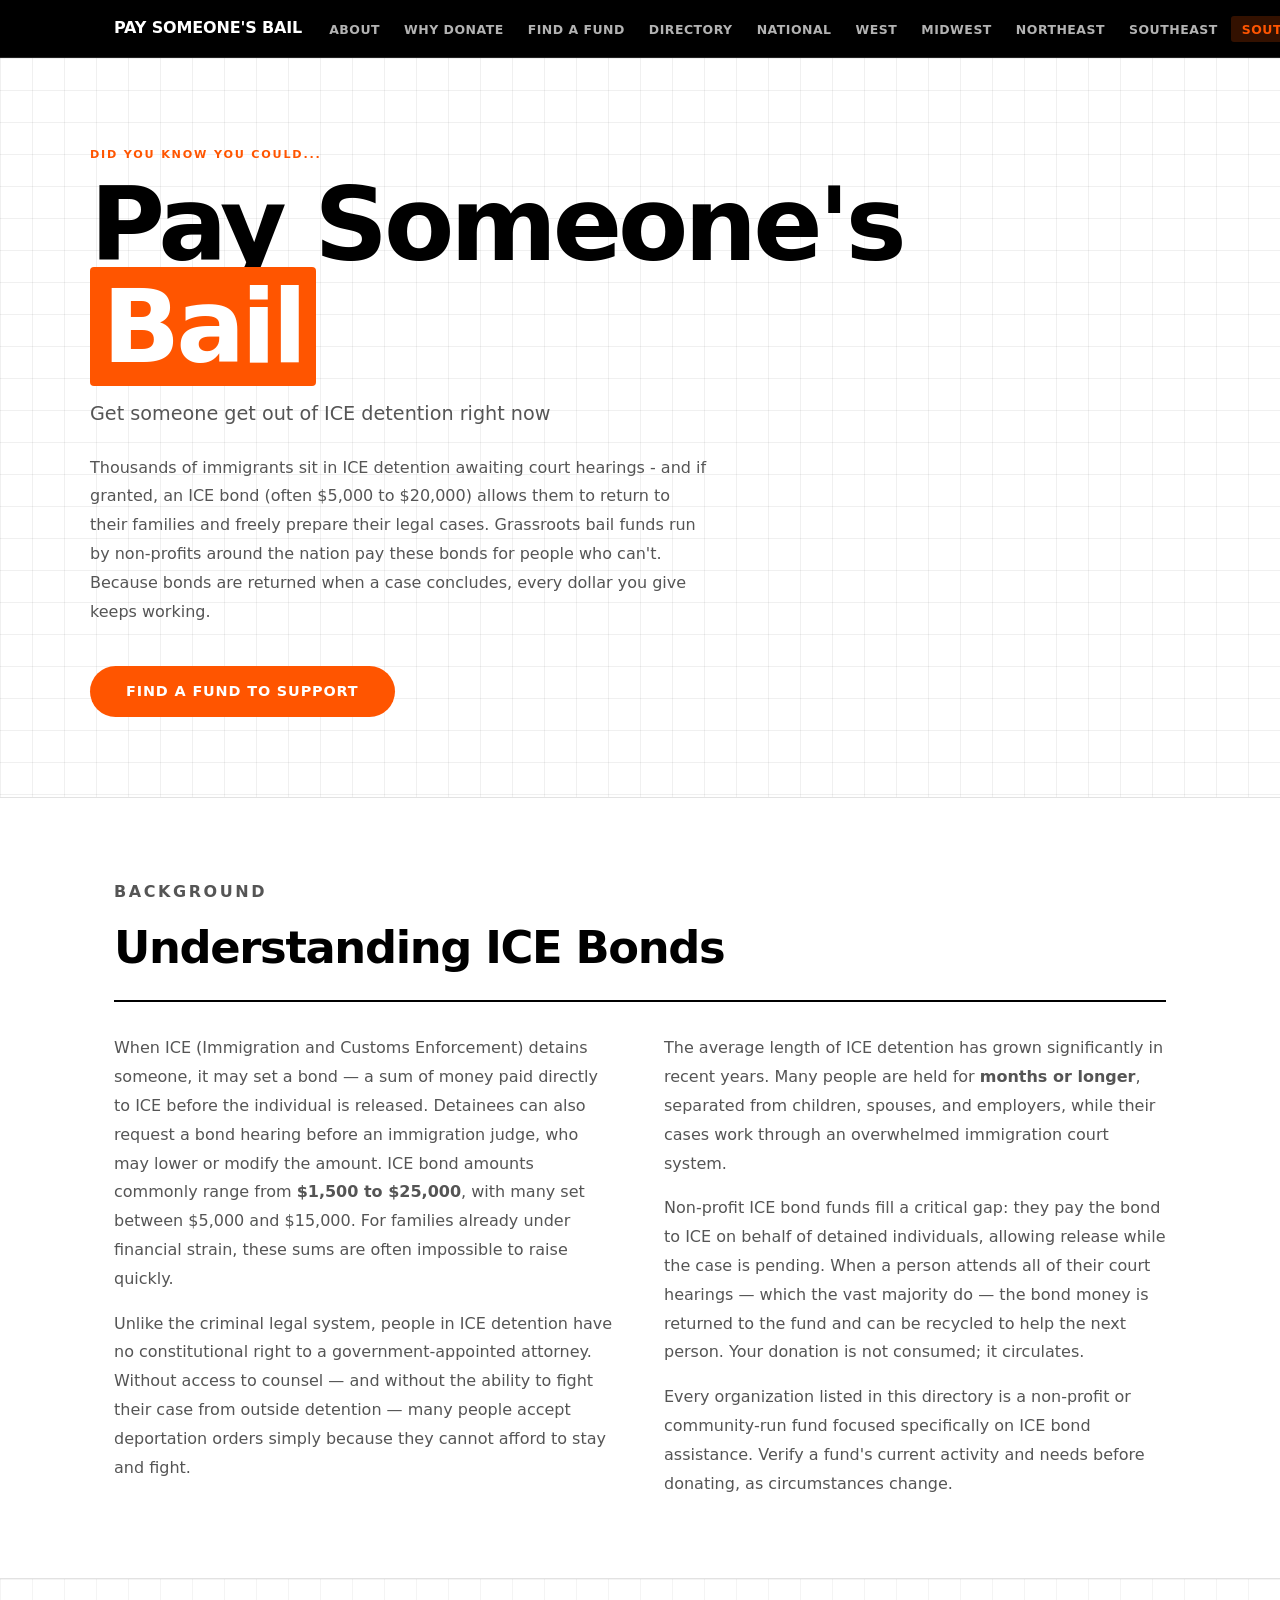
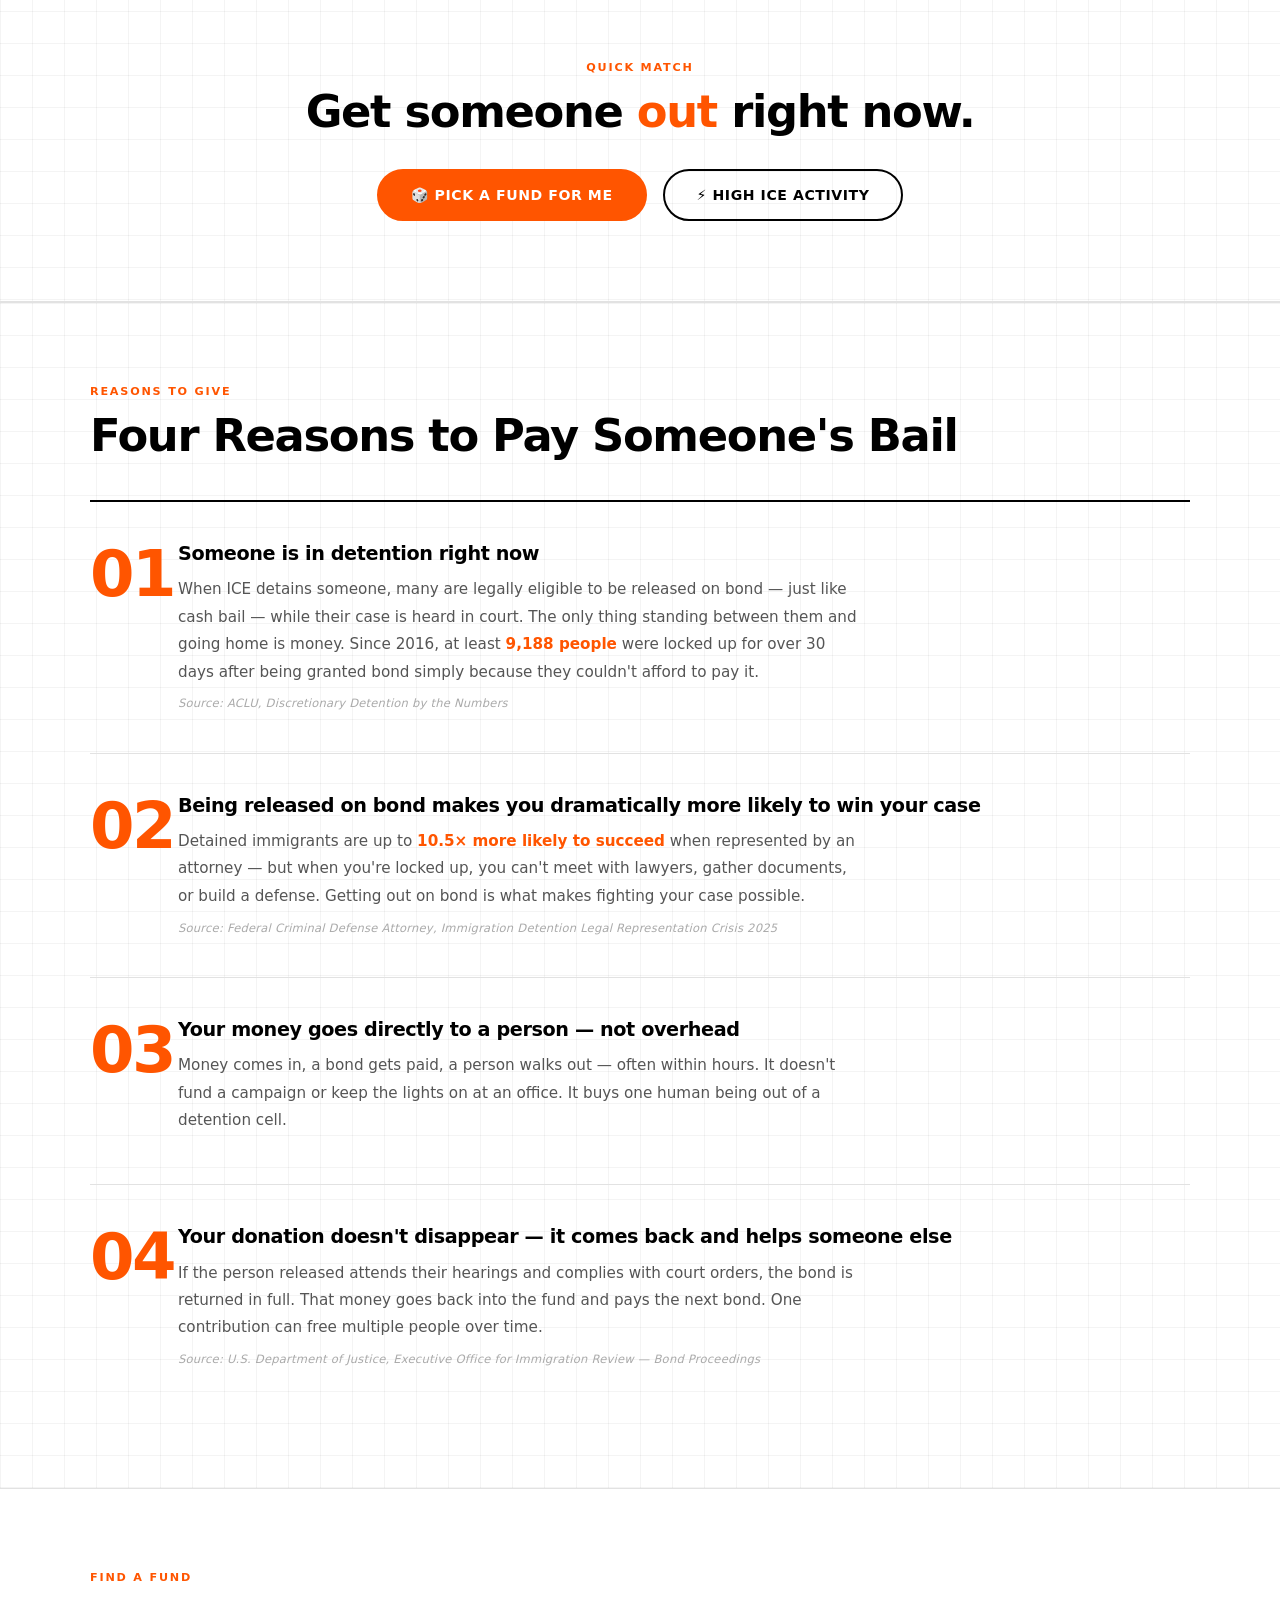
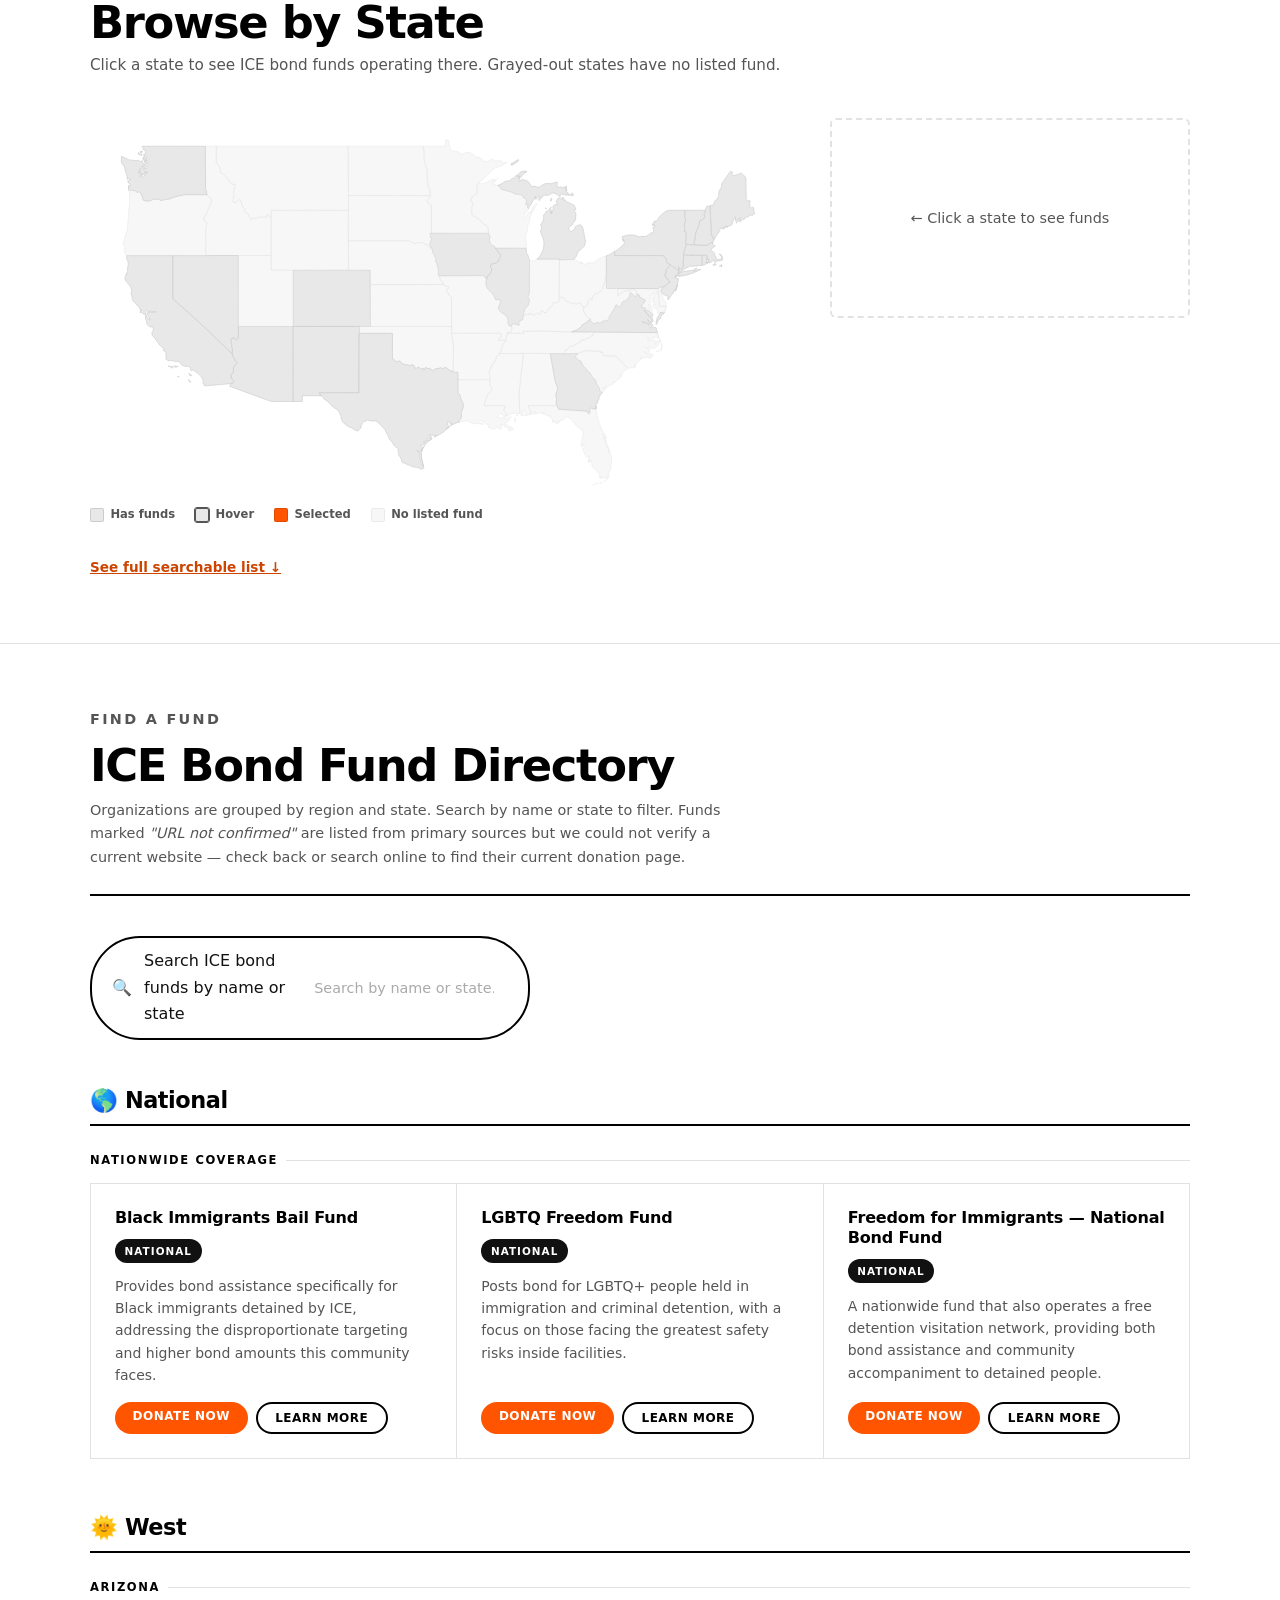
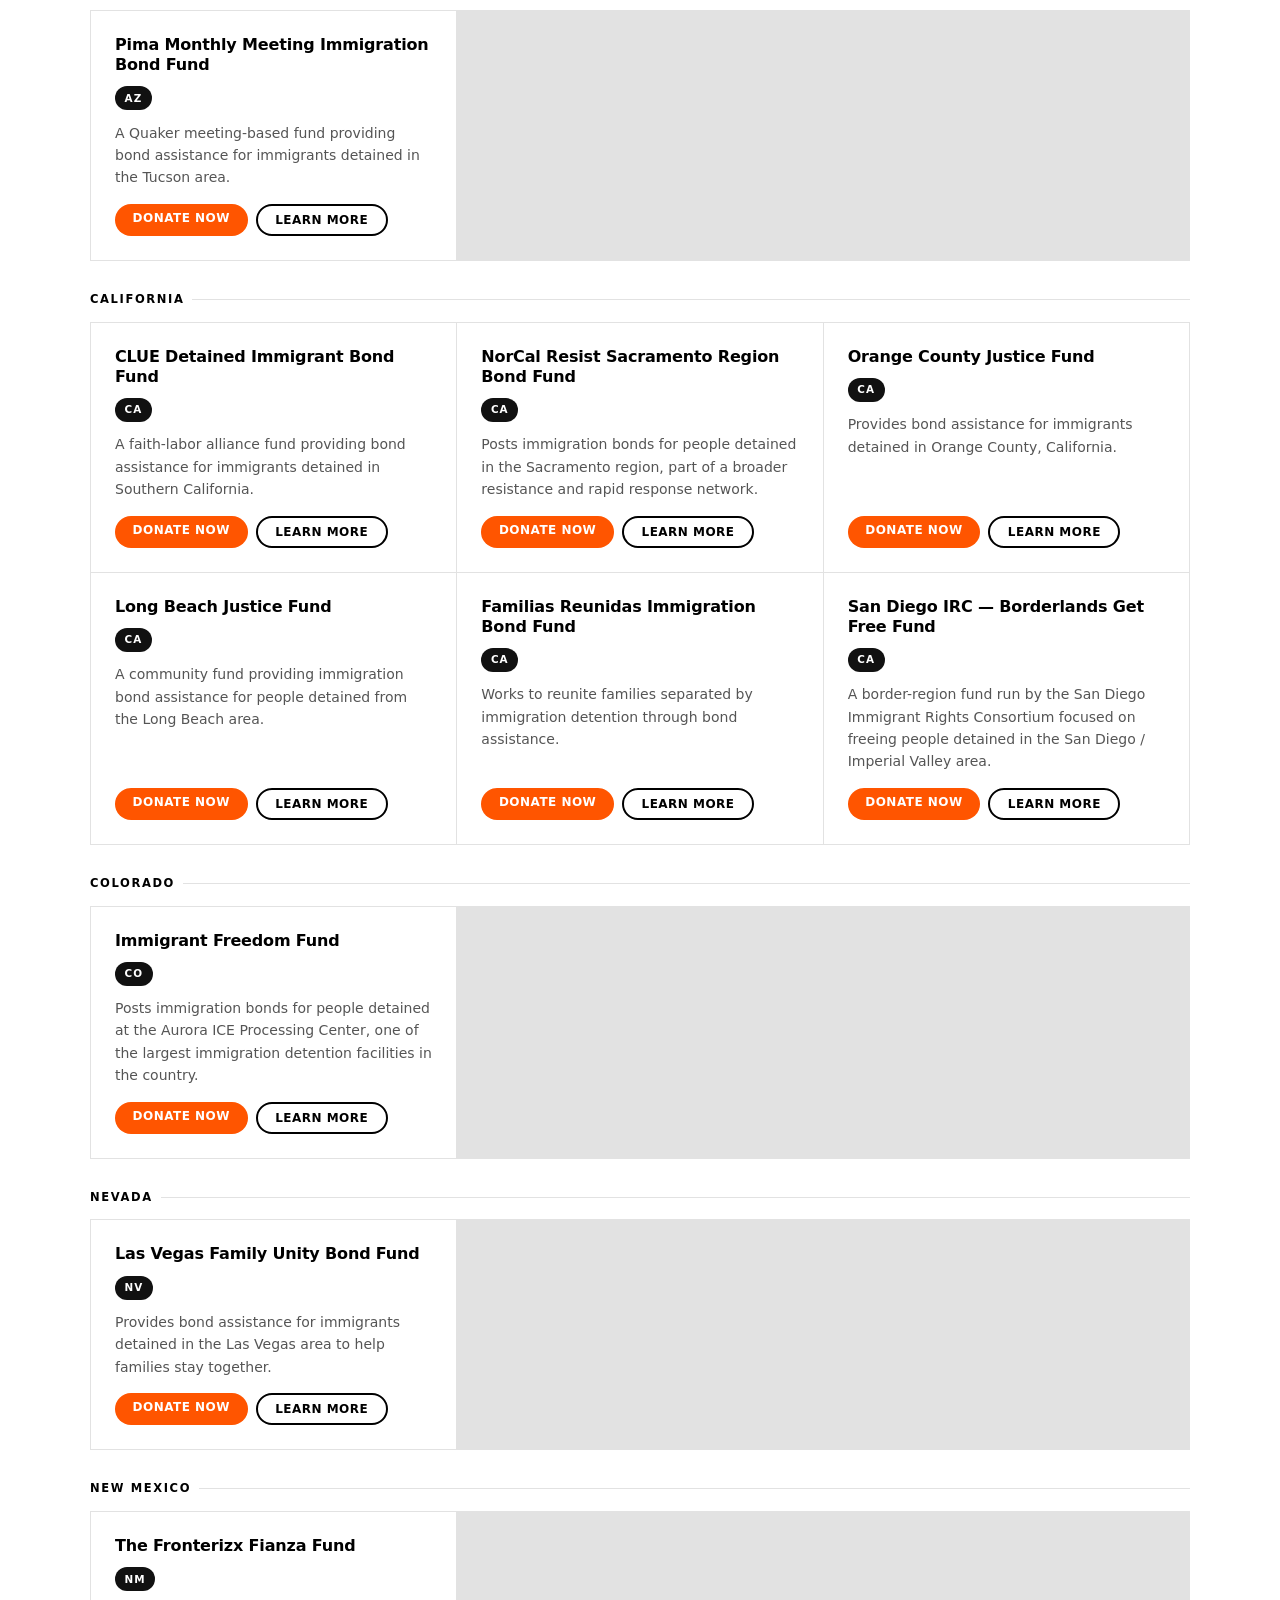
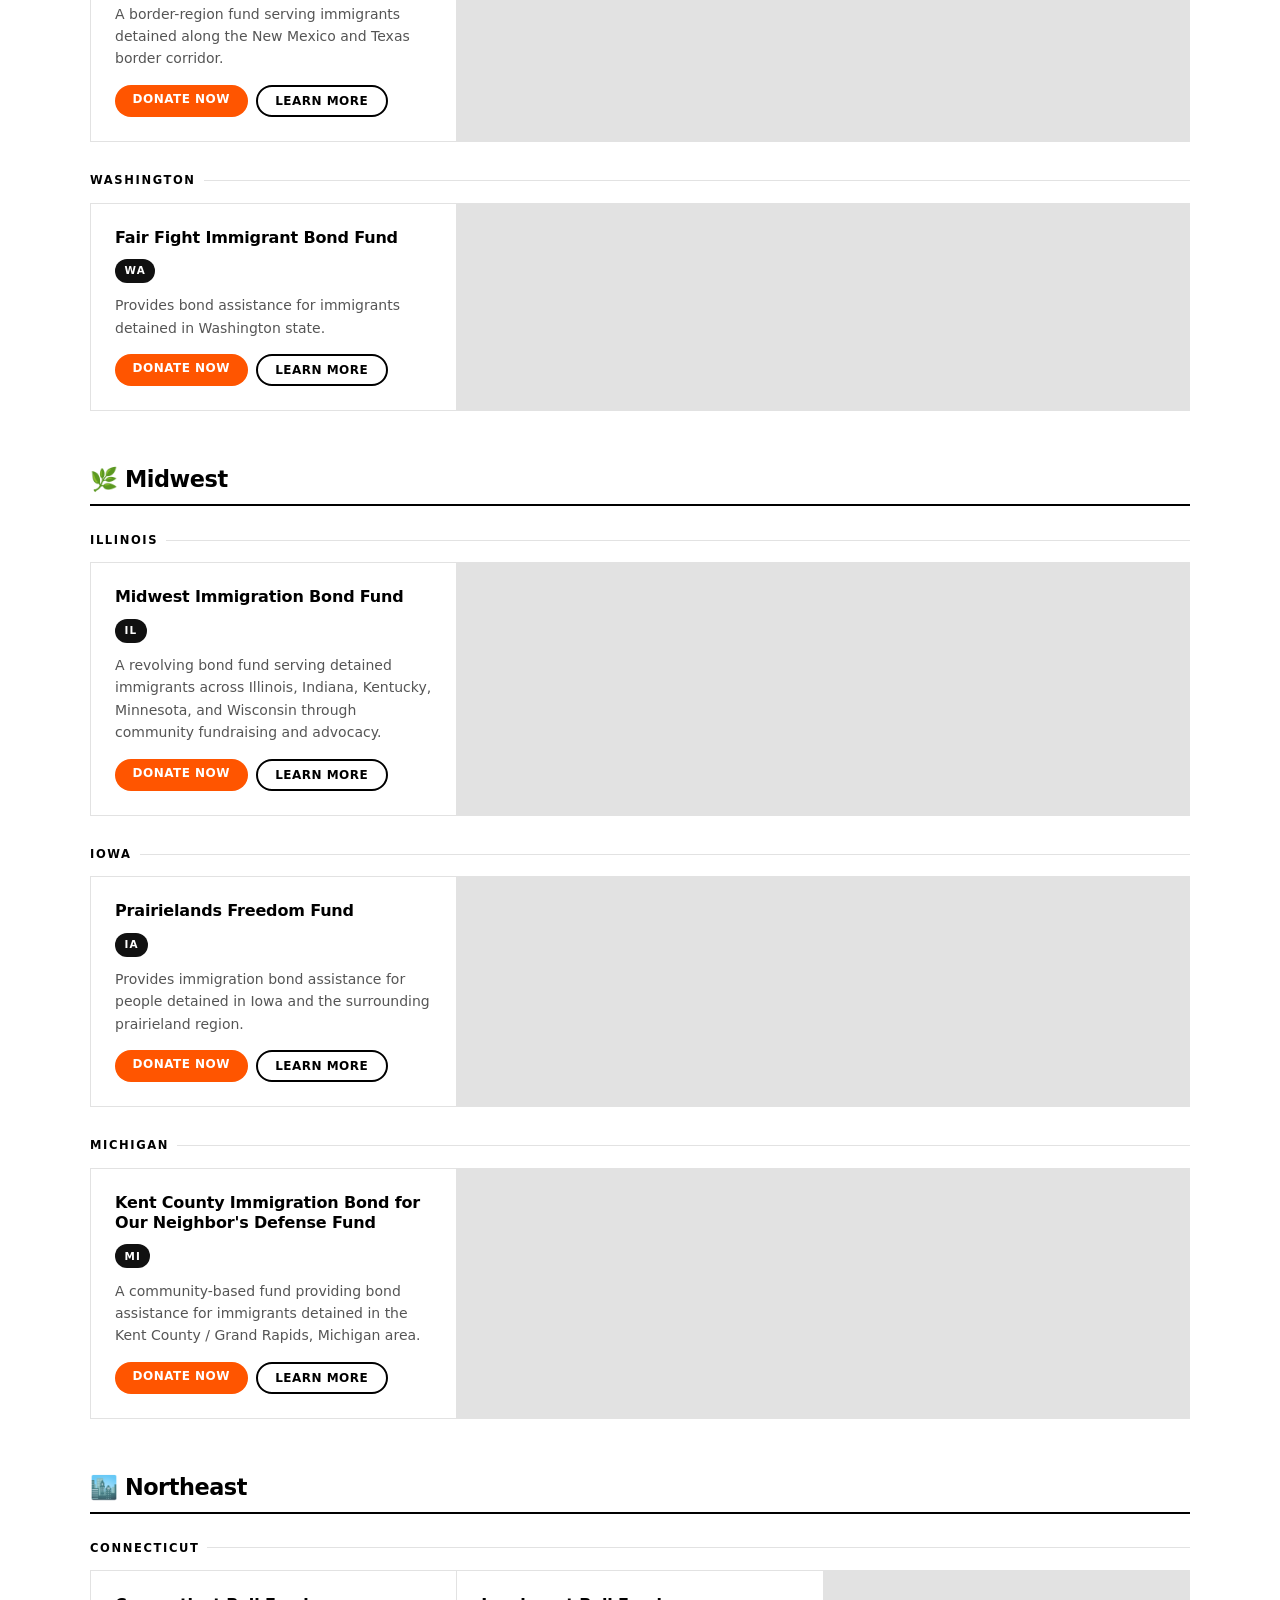
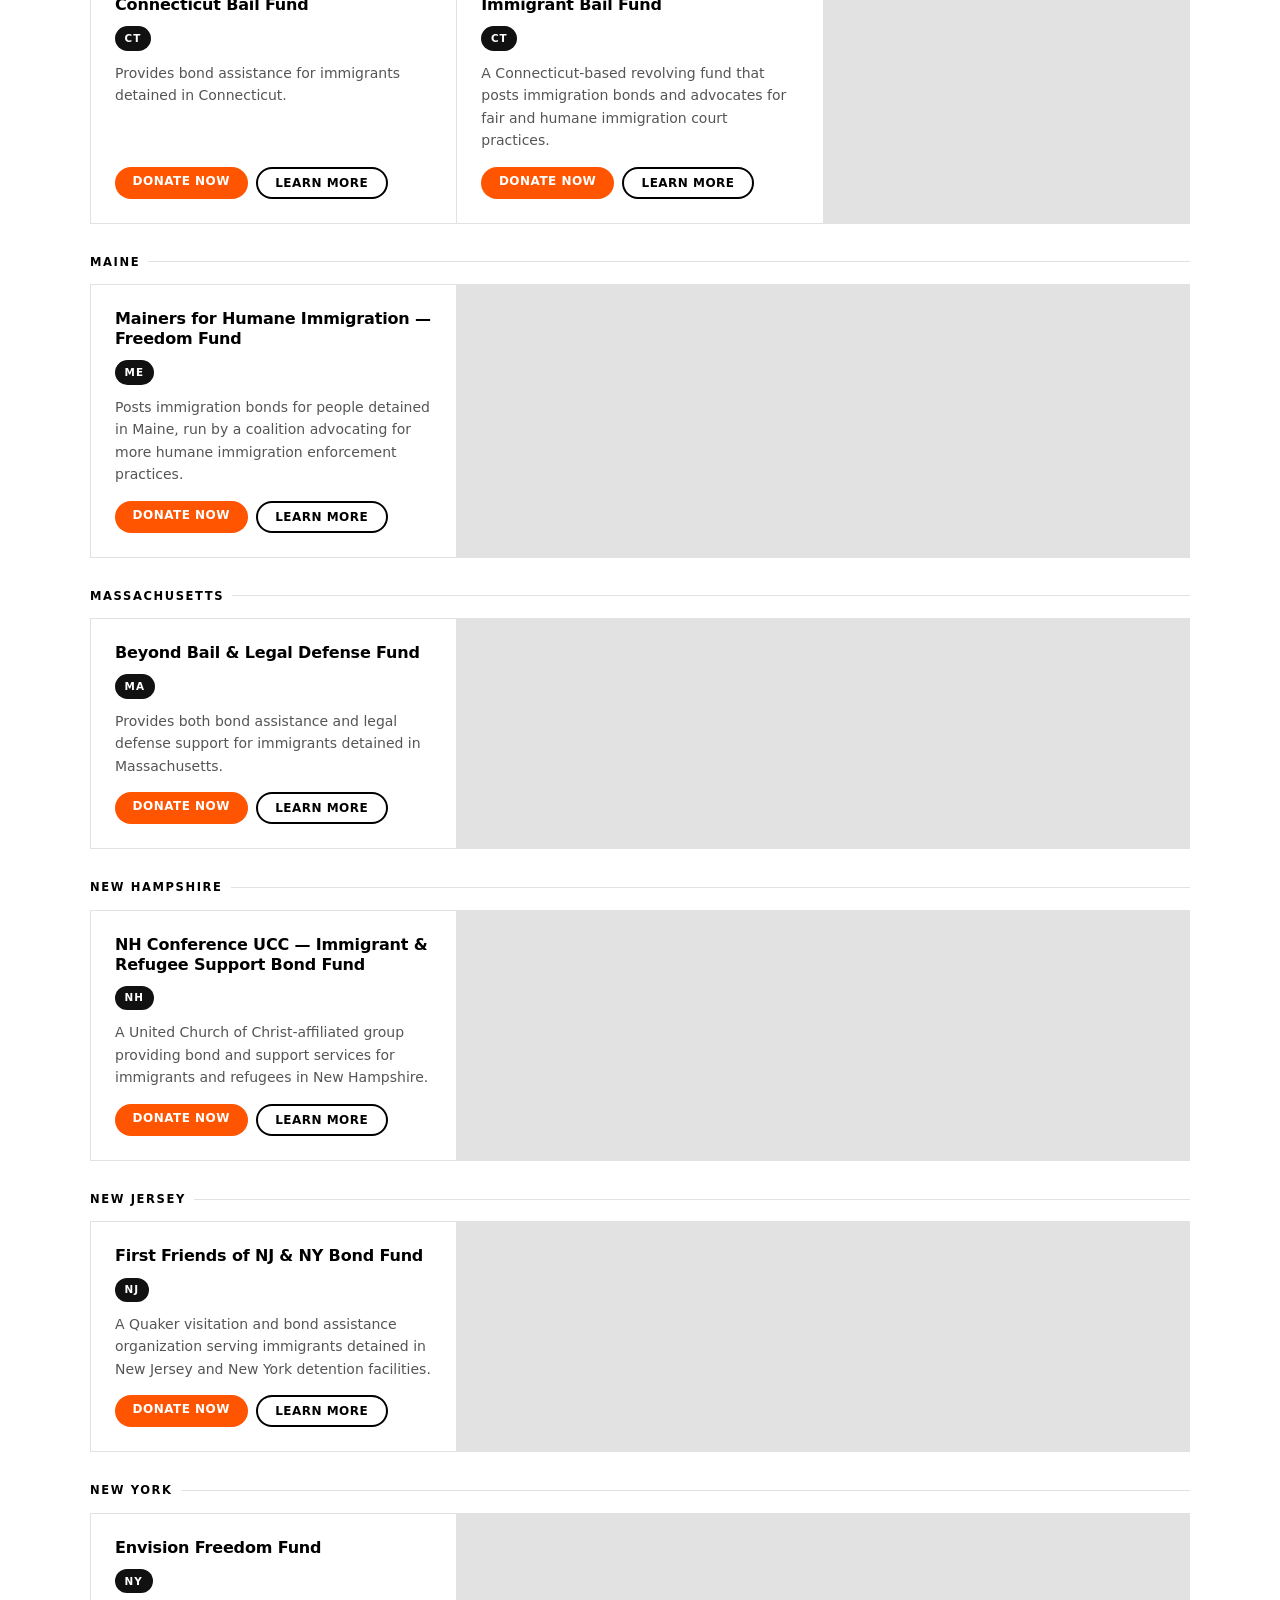
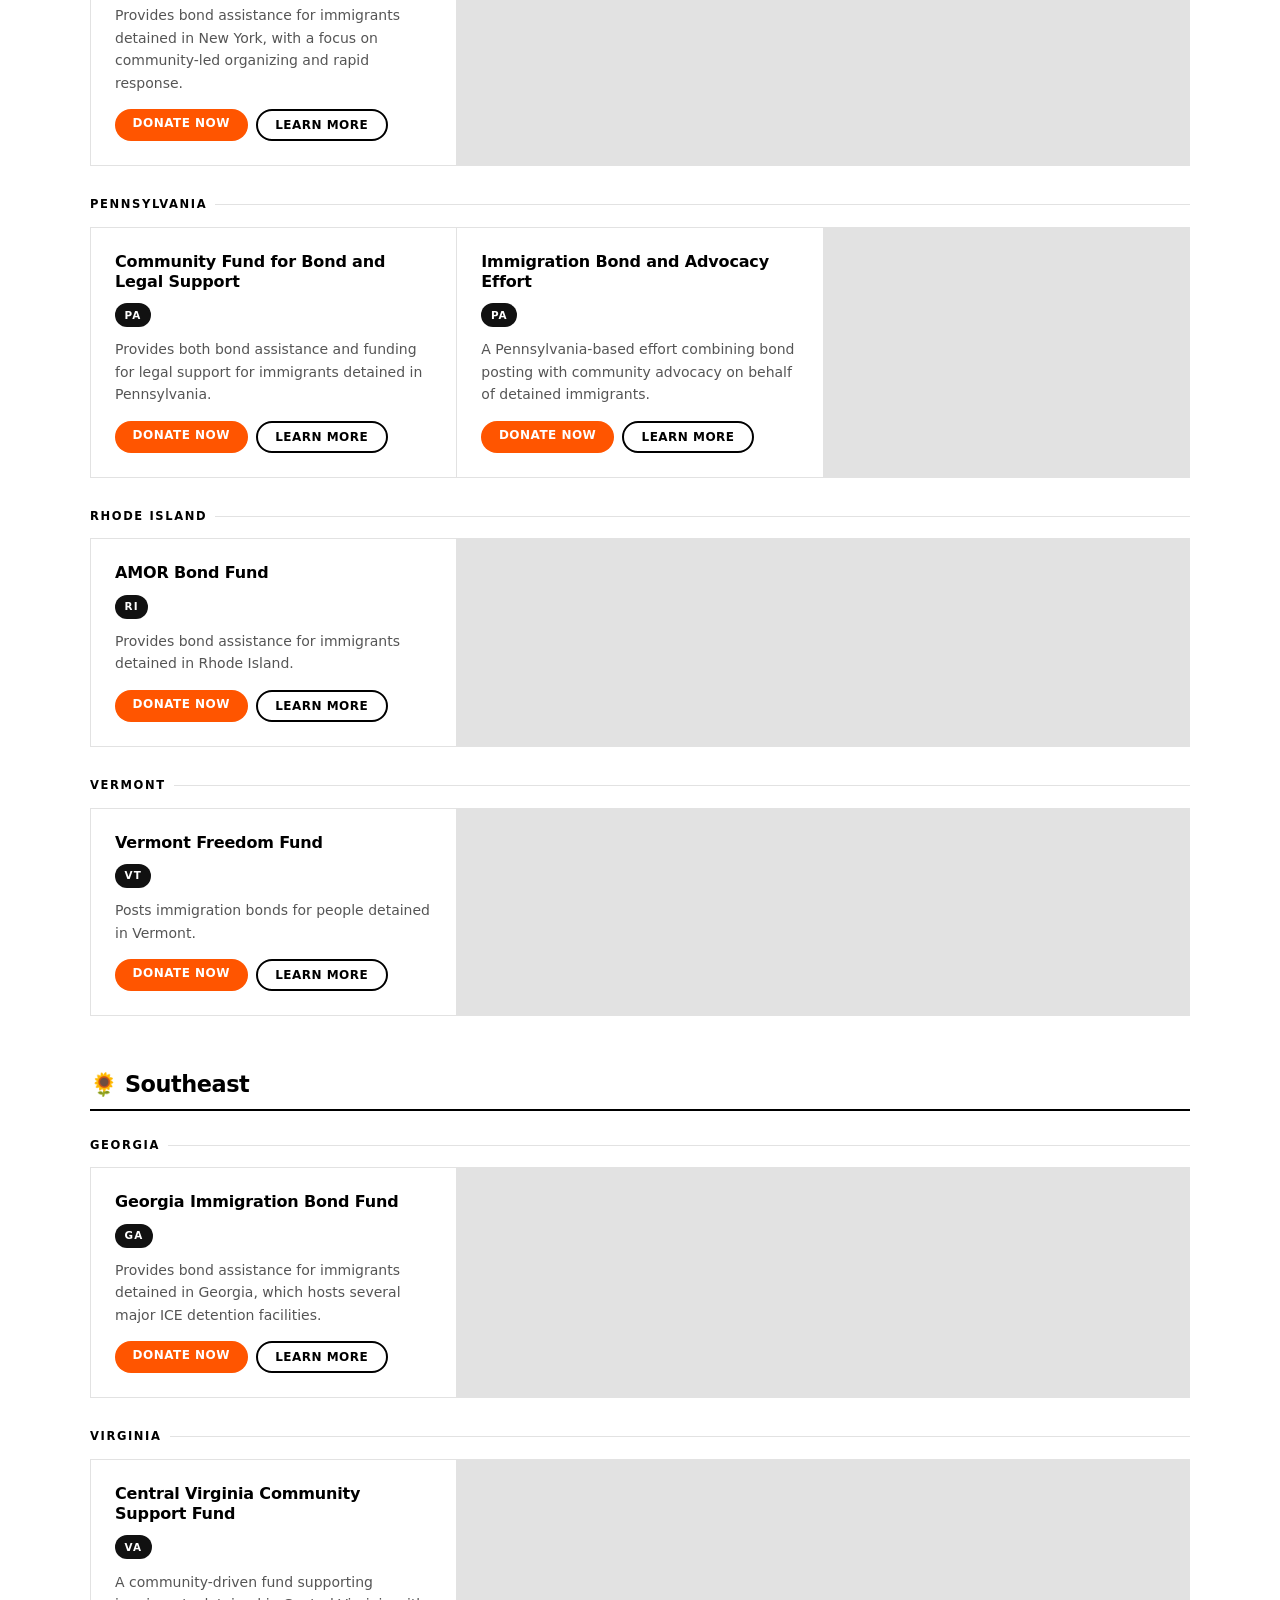
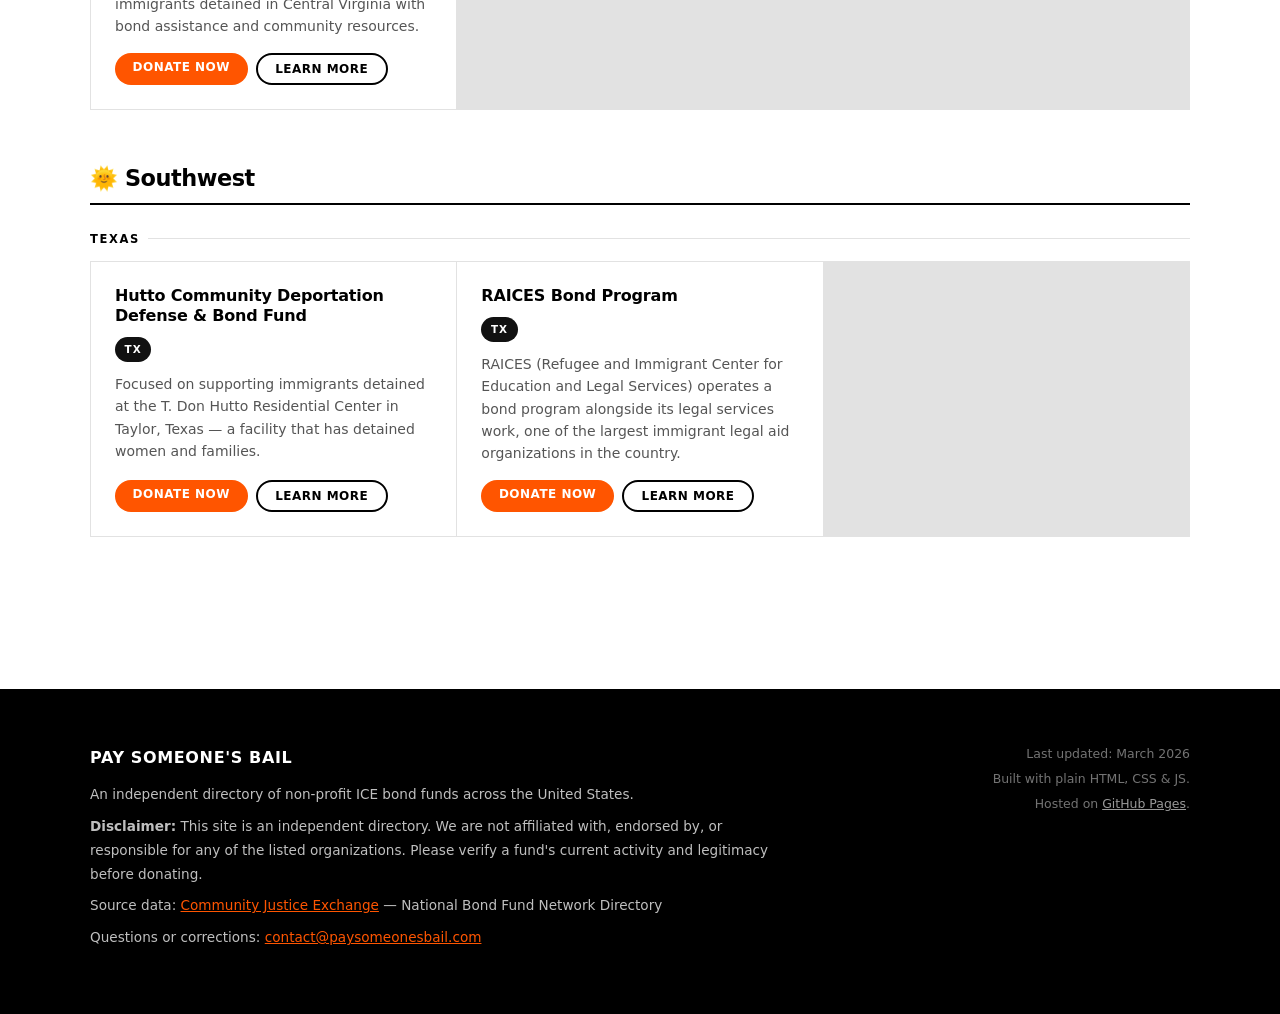
==== index.html @ e099e943 "Bust CSS cache with version query string" ====
<!DOCTYPE html>
<html lang="en">
<head>
  <meta charset="UTF-8" />
  <meta name="viewport" content="width=device-width, initial-scale=1.0" />
  <meta name="description" content="Find and support non-profit ICE bond funds across the United States. A directory of organizations helping detained immigrants pay their ICE bond and return home to their families." />
  <title>Pay Someone's Bail — ICE Bond Fund Directory</title>
  <link rel="stylesheet" href="styles.css?v=2" />
</head>
<body>

  <a class="skip-link" href="#directory">Skip to directory</a>

  <!-- ============================================================
       NAV
       ============================================================ -->
  <nav class="site-nav" aria-label="Site navigation">
    <div class="nav-inner">
      <a href="#" class="nav-brand">Pay Someone's Bail</a>

      <button
        class="hamburger"
        aria-label="Toggle navigation menu"
        aria-expanded="false"
        aria-controls="nav-links"
      >
        <span></span>
        <span></span>
        <span></span>
      </button>

      <ul class="nav-links" id="nav-links" role="list">
        <li><a href="#about">About</a></li>
        <li><a href="#why-donate">Why Donate</a></li>
        <li><a href="#finder">Find a Fund</a></li>
        <li><a href="#directory">Directory</a></li>
        <li><a href="#national">National</a></li>
        <li><a href="#west">West</a></li>
        <li><a href="#midwest">Midwest</a></li>
        <li><a href="#northeast">Northeast</a></li>
        <li><a href="#southeast">Southeast</a></li>
        <li><a href="#southwest">Southwest</a></li>
      </ul>
    </div>
  </nav>

  <!-- ============================================================
       HERO
       ============================================================ -->
  <header class="hero" id="top">
    <div class="hero-inner">
      <p class="section-label">Did you know you could...</p>
      <h1>Pay Someone's <span class="highlight">Bail</span></h1>
      <p class="tagline">Get someone get out of ICE detention right now</p>
      <p class="intro">
        Thousands of immigrants sit in ICE detention awaiting court hearings - and if granted, an ICE bond (often $5,000 to $20,000) allows them to return to their families and freely prepare their legal cases.
        Grassroots bail funds run by non-profits around the nation pay these bonds for people who can't. Because bonds are returned when a case concludes, every dollar you give keeps working.
      </p>
      <a href="#finder" class="hero-cta">Find a Fund to Support</a>
    </div>
  </header>

  <!-- ============================================================
       EDUCATION SECTION
       ============================================================ -->
  <section class="section" id="about" aria-labelledby="about-heading">
    <p class="section-label">Background</p>
    <h2 id="about-heading">Understanding ICE Bonds</h2>
    <div class="education-body">
      <div>
        <p>
          When ICE (Immigration and Customs Enforcement) detains someone, it may set a bond — a sum of money
          paid directly to ICE before the individual is released. Detainees can also request a bond hearing
          before an immigration judge, who may lower or modify the amount. ICE bond amounts commonly range
          from <strong>$1,500 to $25,000</strong>, with many set between $5,000 and $15,000. For families
          already under financial strain, these sums are often impossible to raise quickly.
        </p>
        <p>
          Unlike the criminal legal system, people in ICE detention have no constitutional right to
          a government-appointed attorney. Without access to counsel — and without the ability to fight their
          case from outside detention — many people accept deportation orders simply because they cannot
          afford to stay and fight.
        </p>
      </div>
      <div>
        <p>
          The average length of ICE detention has grown significantly in recent years. Many people
          are held for <strong>months or longer</strong>, separated from children, spouses, and employers,
          while their cases work through an overwhelmed immigration court system.
        </p>
        <p>
          Non-profit ICE bond funds fill a critical gap: they pay the bond to ICE on behalf of detained
          individuals, allowing release while the case is pending. When a person attends all of their court
          hearings — which the vast majority do — the bond money is returned to the fund and can be recycled
          to help the next person. Your donation is not consumed; it circulates.
        </p>
        <p>
          Every organization listed in this directory is a non-profit or community-run fund focused
          specifically on ICE bond assistance. Verify a fund's current activity and needs before
          donating, as circumstances change.
        </p>
      </div>
    </div>
  </section>

  <!-- ============================================================
       QUICK MATCH
       ============================================================ -->
  <section id="finder" aria-labelledby="qm-heading">
    <div class="qm-inner">
      <p class="section-label">Quick Match</p>
      <h2 class="qm-heading" id="qm-heading">
        Get someone <span class="qm-accent">out</span> right now.
      </h2>

      <div class="qm-actions">
        <button class="qm-btn qm-btn--primary" id="btn-random">
          &#x1F3B2; Pick a fund for me
        </button>
        <button class="qm-btn qm-btn--secondary" id="btn-texas">
          &#x26A1; High ICE activity
        </button>
      </div>

      <!-- Random result -->
      <div class="qm-result-wrap" id="qm-result-random">
        <div class="qm-card" id="qm-card-random"></div>
        <div class="qm-pick-another-wrap">
          <button class="qm-pick-another-btn" id="btn-pick-another-random">Pick another &rarr;</button>
        </div>
      </div>

      <!-- Texas result -->
      <div class="qm-result-wrap" id="qm-result-texas">
        <p class="qm-context-note">
          Texas records among the highest ICE arrest and detention numbers in the country
          and is home to major facilities including T. Don Hutto and Karnes County.
          Bond funds here are under sustained pressure.
        </p>
        <div class="qm-card" id="qm-card-texas"></div>
        <div class="qm-pick-another-wrap">
          <button class="qm-pick-another-btn" id="btn-pick-another-texas">Pick another Texas fund &rarr;</button>
        </div>
      </div>
    </div>
  </section>

  <!-- ============================================================
       WHY DONATE
       ============================================================ -->
  <div class="section-alt" id="why-donate">
    <div class="section-inner">
      <p class="section-label">Reasons to Give</p>
      <h2 id="why-heading">Four Reasons to Pay Someone's Bail</h2>
      <ol class="arguments-list" aria-label="Arguments for donating to ICE bond funds">

        <li class="argument-item">
          <span class="argument-number" aria-hidden="true">01</span>
          <div class="argument-body">
            <h3 class="argument-headline">Someone is in detention right now</h3>
            <p class="argument-text">When ICE detains someone, many are legally eligible to be released on bond — just like cash bail — while their case is heard in court. The only thing standing between them and going home is money. Since 2016, at least <strong class="stat-inline">9,188 people</strong> were locked up for over 30 days after being granted bond simply because they couldn't afford to pay it.</p>
            <p class="argument-source">Source: ACLU, Discretionary Detention by the Numbers</p>
          </div>
        </li>

        <li class="argument-item">
          <span class="argument-number" aria-hidden="true">02</span>
          <div class="argument-body">
            <h3 class="argument-headline">Being released on bond makes you dramatically more likely to win your case</h3>
            <p class="argument-text">Detained immigrants are up to <strong class="stat-inline">10.5&times; more likely to succeed</strong> when represented by an attorney — but when you're locked up, you can't meet with lawyers, gather documents, or build a defense. Getting out on bond is what makes fighting your case possible.</p>
            <p class="argument-source">Source: Federal Criminal Defense Attorney, Immigration Detention Legal Representation Crisis 2025</p>
          </div>
        </li>

        <li class="argument-item">
          <span class="argument-number" aria-hidden="true">03</span>
          <div class="argument-body">
            <h3 class="argument-headline">Your money goes directly to a person — not overhead</h3>
            <p class="argument-text">Money comes in, a bond gets paid, a person walks out — often within hours. It doesn't fund a campaign or keep the lights on at an office. It buys one human being out of a detention cell.</p>
          </div>
        </li>

        <li class="argument-item">
          <span class="argument-number" aria-hidden="true">04</span>
          <div class="argument-body">
            <h3 class="argument-headline">Your donation doesn't disappear — it comes back and helps someone else</h3>
            <p class="argument-text">If the person released attends their hearings and complies with court orders, the bond is returned in full. That money goes back into the fund and pays the next bond. One contribution can free multiple people over time.</p>
            <p class="argument-source">Source: U.S. Department of Justice, Executive Office for Immigration Review — Bond Proceedings</p>
          </div>
        </li>

      </ol>
    </div>
  </div>

  <!-- ============================================================
       MAP DIRECTORY
       ============================================================ -->
  <section id="map-directory" aria-labelledby="map-dir-heading">
    <div class="map-dir-inner">
      <p class="section-label">Find a Fund</p>
      <h2 id="map-dir-heading">Browse by State</h2>
      <p class="map-dir-intro">Click a state to see ICE bond funds operating there. Grayed-out states have no listed fund.</p>

      <div class="map-dir-layout">
        <div>
          <div id="fund-map" role="img" aria-label="US map — click a state to find funds"></div>
          <div class="map-legend">
            <div class="map-legend-item"><div class="map-legend-swatch swatch-has"></div>Has funds</div>
            <div class="map-legend-item"><div class="map-legend-swatch swatch-hover"></div>Hover</div>
            <div class="map-legend-item"><div class="map-legend-swatch swatch-selected"></div>Selected</div>
            <div class="map-legend-item"><div class="map-legend-swatch swatch-none"></div>No listed fund</div>
          </div>
        </div>

        <div class="map-result-panel" id="map-result-panel">
          <div class="map-result-placeholder" id="map-placeholder">
            &#8592; Click a state to see funds
          </div>
        </div>
      </div>

      <p class="map-see-all"><a href="#directory">See full searchable list &#8595;</a></p>
    </div>
  </section>

  <!-- ============================================================
       DIRECTORY
       ============================================================ -->
  <section id="directory" aria-labelledby="directory-heading">
    <div class="directory-inner">

      <div class="directory-header">
        <p class="section-label">Find a Fund</p>
        <h2 id="directory-heading">ICE Bond Fund Directory</h2>
        <p>
          Organizations are grouped by region and state. Search by name or state to filter.
          Funds marked <em>"URL not confirmed"</em> are listed from primary sources but we could not verify
          a current website — check back or search online to find their current donation page.
        </p>
      </div>

      <!-- Search -->
      <div class="search-wrap" role="search">
        <span class="search-icon" aria-hidden="true">&#128269;</span>
        <label for="search-input" class="sr-only">Search ICE bond funds by name or state</label>
        <input
          type="search"
          id="search-input"
          placeholder="Search by name or state…"
          autocomplete="off"
          spellcheck="false"
        />
        <button class="search-clear" id="search-clear" aria-label="Clear search" tabindex="-1">&times;</button>
      </div>

      <p id="no-results" role="status" aria-live="polite">
        No funds matched your search. Try a different name or state.
      </p>

      <div id="fund-directory-root"></div>

    </div><!-- /directory-inner -->
  </section>

  <!-- ============================================================
       FOOTER
       ============================================================ -->
  <footer class="site-footer">
    <div class="footer-inner">
      <div>
        <div class="footer-brand">Pay Someone's Bail</div>
        <p class="footer-text">
          An independent directory of non-profit ICE bond funds across the United States.
        </p>
        <p class="footer-text">
          <strong>Disclaimer:</strong> This site is an independent directory. We are not affiliated with,
          endorsed by, or responsible for any of the listed organizations. Please verify a fund's current
          activity and legitimacy before donating.
        </p>
        <p class="footer-text">
          Source data: <a href="https://www.communityjusticeexchange.org" target="_blank" rel="noopener noreferrer">Community Justice Exchange</a> — National Bond Fund Network Directory
        </p>
        <p class="footer-text">
          Questions or corrections: <a href="mailto:contact@paysomeonesbail.com">contact@paysomeonesbail.com</a>
        </p>
      </div>
      <div class="footer-meta">
        <p>Last updated: March 2026</p>
        <p>Built with plain HTML, CSS &amp; JS.</p>
        <p>Hosted on <a href="https://pages.github.com" target="_blank" rel="noopener noreferrer">GitHub Pages</a>.</p>
      </div>
    </div>
  </footer>

  <!-- Back to top -->
  <button id="back-to-top" aria-label="Back to top" title="Back to top">&#8679;</button>

  <script src="script.js"></script>
</body>
</html>
---- styles.css ----
/* ============================================================
   DESIGN TOKENS
   ============================================================ */
:root {
  --color-nav:        #000000;
  --color-accent:     #ff5500;
  --color-accent-dark:#cc4400;
  --color-bg:         #ffffff;
  --color-bg-alt:     #f5f5f5;
  --color-bg-grid:    #ffffff;
  --color-card:       #ffffff;
  --color-text:       #111111;
  --color-text-muted: #555555;
  --color-tag-bg:     #111111;
  --color-tag-text:   #ffffff;
  --color-border:     #e2e2e2;

  --font-sans:  'Inter', system-ui, -apple-system, 'Segoe UI', sans-serif;

  --radius: 6px;
  --shadow: 0 1px 4px rgba(0,0,0,0.07), 0 2px 12px rgba(0,0,0,0.04);
  --shadow-hover: 0 4px 20px rgba(0,0,0,0.12);

  --nav-height: 58px;
  --max-width: 1100px;
}

/* ============================================================
   RESET & BASE
   ============================================================ */
*, *::before, *::after { box-sizing: border-box; margin: 0; padding: 0; }

html { scroll-behavior: smooth; font-size: 16px; }

body {
  font-family: var(--font-sans);
  background: var(--color-bg);
  color: var(--color-text);
  line-height: 1.65;
}

img { max-width: 100%; display: block; }

a {
  color: var(--color-accent-dark);
  text-decoration: underline;
}
a:hover { color: var(--color-nav); }

h1, h2, h3, h4 {
  font-family: var(--font-sans);
  line-height: 1.1;
  color: var(--color-text);
}

/* ============================================================
   SKIP LINK (ACCESSIBILITY)
   ============================================================ */
.skip-link {
  position: absolute;
  top: -100%;
  left: 1rem;
  background: var(--color-nav);
  color: #fff;
  padding: 0.5rem 1rem;
  border-radius: var(--radius);
  font-weight: 600;
  z-index: 9999;
  text-decoration: none;
}
.skip-link:focus { top: 1rem; }

/* ============================================================
   NAV
   ============================================================ */
.site-nav {
  position: sticky;
  top: 0;
  z-index: 100;
  background: #000;
  height: var(--nav-height);
  display: flex;
  align-items: center;
  border-bottom: 1px solid #222;
}

.nav-inner {
  max-width: var(--max-width);
  margin: 0 auto;
  padding: 0 1.5rem;
  width: 100%;
  display: flex;
  align-items: center;
  justify-content: space-between;
  gap: 1rem;
}

.nav-brand {
  color: #fff;
  font-family: var(--font-sans);
  font-size: 1rem;
  font-weight: 800;
  text-decoration: none;
  white-space: nowrap;
  flex-shrink: 0;
  letter-spacing: -0.01em;
  text-transform: uppercase;
}
.nav-brand:hover { color: var(--color-accent); }

.nav-links {
  display: flex;
  list-style: none;
  gap: 0.1rem;
  flex-wrap: nowrap;
}

.nav-links a {
  color: rgba(255,255,255,0.7);
  text-decoration: none;
  font-size: 0.78rem;
  font-weight: 600;
  padding: 0.35rem 0.7rem;
  border-radius: 3px;
  transition: background 0.15s, color 0.15s;
  white-space: nowrap;
  text-transform: uppercase;
  letter-spacing: 0.04em;
}
.nav-links a:hover,
.nav-links a.active {
  background: rgba(255,85,0,0.2);
  color: var(--color-accent);
}

.hamburger {
  display: none;
  flex-direction: column;
  justify-content: center;
  align-items: center;
  gap: 5px;
  background: none;
  border: none;
  cursor: pointer;
  padding: 0.5rem;
  border-radius: 4px;
}
.hamburger span {
  display: block;
  width: 22px;
  height: 2px;
  background: #fff;
  border-radius: 2px;
  transition: transform 0.25s, opacity 0.25s;
}
.hamburger[aria-expanded="true"] span:nth-child(1) {
  transform: translateY(7px) rotate(45deg);
}
.hamburger[aria-expanded="true"] span:nth-child(2) {
  opacity: 0;
}
.hamburger[aria-expanded="true"] span:nth-child(3) {
  transform: translateY(-7px) rotate(-45deg);
}

/* ============================================================
   HERO
   ============================================================ */

/* Graph-paper grid helper (used on hero + bg-alt) */
.hero {
  background-color: #fff;
  background-image:
    linear-gradient(rgba(0,0,0,0.06) 1px, transparent 1px),
    linear-gradient(90deg, rgba(0,0,0,0.06) 1px, transparent 1px);
  background-size: 32px 32px;
  color: var(--color-text);
  padding: 5.5rem 1.5rem 5rem;
  text-align: left;
  border-bottom: 1px solid var(--color-border);
}

.hero-inner {
  max-width: var(--max-width);
  margin: 0 auto;
}

.hero h1 {
  font-size: clamp(3rem, 8vw, 6.5rem);
  color: #000;
  margin-bottom: 1.25rem;
  letter-spacing: -0.04em;
  font-weight: 900;
  line-height: 1.0;
  max-width: 820px;
}

/* Orange highlight on a key word, echoing the "WORKS" highlight in screenshot 2 */
.hero h1 .highlight {
  background: var(--color-accent);
  color: #fff;
  padding: 0 0.12em;
  display: inline;
  border-radius: 4px;
}

.hero .tagline {
  font-size: clamp(1rem, 2vw, 1.2rem);
  color: var(--color-text-muted);
  max-width: 580px;
  margin-bottom: 1.5rem;
  font-weight: 400;
  line-height: 1.6;
}

.hero .intro {
  font-size: 1rem;
  color: var(--color-text-muted);
  max-width: 620px;
  margin-bottom: 2.5rem;
  line-height: 1.8;
}

.hero-cta {
  display: inline-block;
  background: var(--color-accent);
  color: #fff;
  font-weight: 800;
  font-size: 0.9rem;
  padding: 0.85rem 2.25rem;
  border-radius: 50px;
  text-decoration: none;
  transition: background 0.2s, transform 0.15s;
  text-transform: uppercase;
  letter-spacing: 0.06em;
}
.hero-cta:hover {
  background: var(--color-accent-dark);
  color: #fff;
  transform: translateY(-2px);
}

/* ============================================================
   SECTION LABEL (overline)
   ============================================================ */
.section-label {
  font-size: 0.7rem;
  font-weight: 800;
  letter-spacing: 0.16em;
  text-transform: uppercase;
  color: var(--color-accent);
  margin-bottom: 0.6rem;
  display: block;
}

/* ============================================================
   CONTENT SECTIONS
   ============================================================ */
.section {
  padding: 5rem 1.5rem;
  max-width: var(--max-width);
  margin: 0 auto;
}

.section-alt {
  background-color: #fff;
  background-image:
    linear-gradient(rgba(0,0,0,0.045) 1px, transparent 1px),
    linear-gradient(90deg, rgba(0,0,0,0.045) 1px, transparent 1px);
  background-size: 32px 32px;
  padding: 5rem 1.5rem;
  border-top: 1px solid var(--color-border);
  border-bottom: 1px solid var(--color-border);
}
.section-alt .section-inner {
  max-width: var(--max-width);
  margin: 0 auto;
}

.section h2 {
  font-size: clamp(1.8rem, 3.5vw, 2.8rem);
  margin-bottom: 1.75rem;
  color: #000;
  font-weight: 900;
  letter-spacing: -0.03em;
}
.section-alt .section-inner h2 {
  font-size: clamp(1.8rem, 3.5vw, 2.8rem);
  margin-bottom: 1.75rem;
  color: #000;
  font-weight: 900;
  letter-spacing: -0.03em;
}

.section p {
  font-size: 1rem;
  line-height: 1.8;
  color: var(--color-text-muted);
  max-width: 720px;
  margin-bottom: 1rem;
}
.section p:last-child { margin-bottom: 0; }

/* Education section two-column on desktop */
.education-body {
  display: grid;
  grid-template-columns: 1fr 1fr;
  gap: 3rem;
  border-top: 2px solid #000;
  padding-top: 2rem;
}
.education-body p { max-width: none; }

/* ============================================================
   WHY DONATE — ARGUMENTS LIST
   ============================================================ */
.arguments-list {
  list-style: none;
  margin-top: 2.5rem;
  border-top: 2px solid #000;
  padding: 0;
}

.argument-item {
  display: flex;
  align-items: flex-start;
  gap: 2rem;
  padding: 2.5rem 0;
  border-bottom: 1px solid var(--color-border);
}

.argument-item:last-child {
  border-bottom: none;
}

.argument-number {
  font-size: clamp(2.5rem, 5vw, 4rem);
  font-weight: 900;
  color: var(--color-accent);
  line-height: 1;
  letter-spacing: -0.04em;
  font-family: var(--font-sans);
  flex-shrink: 0;
  width: 3.5rem;
  text-align: right;
}

.argument-body {
  flex: 1;
  min-width: 0;
}

.argument-headline {
  font-size: clamp(1rem, 2vw, 1.2rem);
  font-weight: 800;
  color: #000;
  letter-spacing: -0.02em;
  margin-bottom: 0.65rem;
  line-height: 1.25;
}

.argument-text {
  font-size: 0.95rem;
  color: var(--color-text-muted);
  line-height: 1.8;
  max-width: 680px;
  margin-bottom: 0.6rem;
}

.stat-inline {
  color: var(--color-accent);
  font-weight: 800;
}

.argument-source {
  font-size: 0.72rem;
  color: #aaa;
  font-style: italic;
  letter-spacing: 0.02em;
  margin: 0;
  line-height: 1.5;
}

@media (max-width: 640px) {
  .argument-item {
    gap: 1.25rem;
    padding: 2rem 0;
  }
  .argument-number {
    width: 2.25rem;
    font-size: 2rem;
  }
}

/* ============================================================
   DIRECTORY SECTION
   ============================================================ */
#directory {
  background: var(--color-bg);
  padding: 4rem 1.5rem 6rem;
}

.directory-inner {
  max-width: var(--max-width);
  margin: 0 auto;
}

.directory-header {
  margin-bottom: 2.5rem;
  border-bottom: 2px solid #000;
  padding-bottom: 1.5rem;
}

.directory-header h2 {
  font-size: clamp(1.8rem, 3.5vw, 2.8rem);
  color: #000;
  margin-bottom: 0.5rem;
  font-weight: 900;
  letter-spacing: -0.03em;
}

.directory-header p {
  color: var(--color-text-muted);
  font-size: 0.9rem;
  max-width: 640px;
}

/* Search */
.search-wrap {
  display: flex;
  align-items: center;
  gap: 0.75rem;
  background: var(--color-bg);
  border: 2px solid #000;
  border-radius: 50px;
  padding: 0.65rem 1.25rem;
  max-width: 440px;
  margin-bottom: 3rem;
  transition: border-color 0.2s;
}
.search-wrap:focus-within { border-color: var(--color-accent); }

.search-icon {
  color: var(--color-text-muted);
  font-size: 1rem;
  flex-shrink: 0;
}

#search-input {
  border: none;
  outline: none;
  background: transparent;
  font-size: 0.9rem;
  color: var(--color-text);
  width: 100%;
  font-family: var(--font-sans);
  font-weight: 500;
}
#search-input::placeholder { color: #aaa; }

.search-clear {
  background: none;
  border: none;
  cursor: pointer;
  color: var(--color-text-muted);
  font-size: 1rem;
  padding: 0;
  display: none;
  line-height: 1;
}
.search-clear:hover { color: var(--color-nav); }

/* No results */
#no-results {
  display: none;
  text-align: center;
  padding: 3rem 1rem;
  color: var(--color-text-muted);
  font-size: 1rem;
}

/* Region sections */
.region-section {
  margin-bottom: 3.5rem;
}

.region-header {
  display: flex;
  align-items: center;
  justify-content: space-between;
  gap: 1rem;
  border-bottom: 2px solid #000;
  padding-bottom: 0.75rem;
  margin-bottom: 1.75rem;
  cursor: pointer;
}

.region-header h2 {
  font-size: 1.4rem;
  color: #000;
  font-weight: 900;
  letter-spacing: -0.02em;
}

.region-toggle {
  background: #000;
  border: none;
  border-radius: 50%;
  width: 30px;
  height: 30px;
  display: none;
  align-items: center;
  justify-content: center;
  cursor: pointer;
  font-size: 0.75rem;
  color: #fff;
  flex-shrink: 0;
  transition: transform 0.2s;
}
.region-toggle[aria-expanded="false"] {
  transform: rotate(-90deg);
}

.region-body { /* always visible on desktop */ }

/* State subgroups */
.state-group {
  margin-bottom: 2rem;
}

.state-group h3 {
  font-size: 0.72rem;
  font-family: var(--font-sans);
  font-weight: 800;
  letter-spacing: 0.14em;
  text-transform: uppercase;
  color: #000;
  margin-bottom: 1rem;
  padding-left: 0;
  display: flex;
  align-items: center;
  gap: 0.5rem;
}
.state-group h3::after {
  content: '';
  flex: 1;
  height: 1px;
  background: var(--color-border);
}

/* Fund cards grid */
.fund-grid {
  display: grid;
  grid-template-columns: repeat(auto-fill, minmax(280px, 1fr));
  gap: 1px;
  background: var(--color-border);
  border: 1px solid var(--color-border);
}

/* Fund card */
.fund-card {
  background: var(--color-card);
  padding: 1.5rem;
  display: flex;
  flex-direction: column;
  gap: 0.7rem;
  transition: background 0.15s;
}
.fund-card:hover {
  background: #fafafa;
}

.fund-card[data-url-status="unconfirmed"] {
  background: #fafafa;
}

.fund-name {
  font-size: 1rem;
  font-weight: 800;
  color: #000;
  line-height: 1.25;
  font-family: var(--font-sans);
  letter-spacing: -0.01em;
}

.fund-tag {
  display: inline-block;
  background: var(--color-tag-bg);
  color: var(--color-tag-text);
  font-size: 0.65rem;
  font-weight: 800;
  letter-spacing: 0.1em;
  text-transform: uppercase;
  padding: 0.22rem 0.6rem;
  border-radius: 50px;
  width: fit-content;
}

.fund-desc {
  font-size: 0.875rem;
  color: var(--color-text-muted);
  line-height: 1.6;
  flex: 1;
}

.fund-notice {
  font-size: 0.78rem;
  color: #999;
  font-style: italic;
}

.fund-actions {
  display: flex;
  flex-wrap: wrap;
  gap: 0.5rem;
  margin-top: 0.25rem;
}

.btn {
  display: inline-block;
  font-size: 0.75rem;
  font-weight: 800;
  padding: 0.5rem 1.1rem;
  border-radius: 50px;
  text-decoration: none;
  transition: background 0.15s, transform 0.1s;
  cursor: pointer;
  border: none;
  line-height: 1;
  letter-spacing: 0.04em;
  text-transform: uppercase;
}
.btn:hover { transform: translateY(-1px); }

.btn-donate {
  background: var(--color-accent);
  color: #fff;
}
.btn-donate:hover { background: var(--color-accent-dark); color: #fff; }

.btn-learn {
  background: transparent;
  color: #000;
  border: 2px solid #000;
}
.btn-learn:hover { background: #000; color: #fff; }

.btn-search {
  background: #f0f0f0;
  color: #555;
  border: 1px solid var(--color-border);
  font-weight: 700;
}
.btn-search:hover { background: #e0e0e0; color: #000; }

/* ============================================================
   FOOTER
   ============================================================ */
.site-footer {
  background: #000;
  color: rgba(255,255,255,0.75);
  padding: 3.5rem 1.5rem;
  margin-top: 0;
}

.footer-inner {
  max-width: var(--max-width);
  margin: 0 auto;
  display: grid;
  grid-template-columns: 2fr 1fr;
  gap: 2rem;
}

.footer-brand {
  font-family: var(--font-sans);
  font-size: 1rem;
  color: #fff;
  margin-bottom: 0.75rem;
  font-weight: 900;
  text-transform: uppercase;
  letter-spacing: 0.04em;
}

.footer-text {
  font-size: 0.85rem;
  line-height: 1.75;
  margin-bottom: 0.5rem;
}
.footer-text a {
  color: var(--color-accent);
}
.footer-text a:hover { color: #fff; }

.footer-meta {
  font-size: 0.78rem;
  text-align: right;
}
.footer-meta p { margin-bottom: 0.4rem; line-height: 1.5; color: rgba(255,255,255,0.45); }
.footer-meta a { color: rgba(255,255,255,0.6); }
.footer-meta a:hover { color: #fff; }

/* ============================================================
   BACK TO TOP
   ============================================================ */
#back-to-top {
  position: fixed;
  bottom: 2rem;
  right: 1.5rem;
  background: #000;
  color: #fff;
  border: none;
  border-radius: 50%;
  width: 44px;
  height: 44px;
  font-size: 1.1rem;
  cursor: pointer;
  box-shadow: 0 4px 16px rgba(0,0,0,0.3);
  display: flex;
  align-items: center;
  justify-content: center;
  opacity: 0;
  pointer-events: none;
  transition: opacity 0.25s, transform 0.2s, background 0.15s;
  z-index: 50;
}
#back-to-top.visible {
  opacity: 1;
  pointer-events: auto;
}
#back-to-top:hover {
  background: var(--color-accent);
  transform: translateY(-3px);
}

/* ============================================================
   RESPONSIVE — TABLET
   ============================================================ */
@media (max-width: 900px) {
  .education-body {
    grid-template-columns: 1fr;
    gap: 1.5rem;
  }
  .footer-inner {
    grid-template-columns: 1fr;
  }
  .footer-meta { text-align: left; }
}

/* ============================================================
   RESPONSIVE — MOBILE
   ============================================================ */
@media (max-width: 640px) {
  /* Nav */
  .hamburger { display: flex; }

  .nav-links {
    display: none;
    position: absolute;
    top: var(--nav-height);
    left: 0;
    right: 0;
    background: #000;
    flex-direction: column;
    padding: 0.75rem 1rem 1rem;
    gap: 0.1rem;
    box-shadow: 0 4px 12px rgba(0,0,0,0.35);
  }
  .nav-links.open { display: flex; }
  .nav-links a {
    font-size: 0.85rem;
    padding: 0.65rem 0.75rem;
  }

  .site-nav { position: sticky; }

  /* Hero */
  .hero { padding: 3.5rem 1.25rem 3rem; text-align: left; }

  /* Sections */
  .section { padding: 3rem 1.25rem; }
  .section-alt { padding: 3rem 1.25rem; }
  #directory { padding: 2.5rem 1.25rem 3.5rem; }

  /* Region toggle visible */
  .region-toggle { display: flex; }
  .region-body.collapsed { display: none; }

  /* Fund grid single col on narrow */
  .fund-grid { grid-template-columns: 1fr; }

  /* Footer */
  .site-footer { padding: 2.5rem 1.25rem; }
}


/* ============================================================
   HIDDEN (search filter utility)
   ============================================================ */
.hidden { display: none !important; }

/* ============================================================
   FINDER — Quick Match
   ============================================================ */
#finder {
  background-color: #fff;
  background-image:
    linear-gradient(rgba(0,0,0,0.045) 1px, transparent 1px),
    linear-gradient(90deg, rgba(0,0,0,0.045) 1px, transparent 1px);
  background-size: 32px 32px;
  padding: 5rem 1.5rem;
  border-top: 1px solid var(--color-border);
  border-bottom: 1px solid var(--color-border);
  text-align: center;
}
.qm-inner { max-width: var(--max-width); margin: 0 auto; }

.qm-heading {
  font-size: clamp(1.8rem, 3.5vw, 2.8rem);
  font-weight: 900; letter-spacing: -0.03em;
  color: #000; margin-bottom: 2rem; line-height: 1.1;
}
.qm-heading .qm-accent { color: var(--color-accent); }

.qm-actions {
  display: flex; gap: 1rem; flex-wrap: wrap;
  justify-content: center; margin-bottom: 0;
}
.qm-btn {
  display: inline-flex; align-items: center; gap: 0.5rem;
  font-family: var(--font-sans); font-weight: 800;
  font-size: 0.88rem; letter-spacing: 0.04em; text-transform: uppercase;
  border-radius: 50px; cursor: pointer;
  transition: background 0.15s, color 0.15s, transform 0.12s;
  min-height: 52px; padding: 0 2rem;
  border: 2px solid transparent;
}
.qm-btn:hover { transform: translateY(-2px); }
.qm-btn--primary {
  background: var(--color-accent); color: #fff; border-color: var(--color-accent);
}
.qm-btn--primary:hover { background: var(--color-accent-dark); border-color: var(--color-accent-dark); }
.qm-btn--secondary {
  background: transparent; color: #000; border-color: #000;
}
.qm-btn--secondary:hover { background: #000; color: #fff; }

.qm-result-wrap { margin-top: 2.5rem; display: none; }
.qm-result-wrap.visible { display: block; }

.qm-card {
  background: #fff; border: 2px solid #000;
  border-radius: var(--radius); padding: 1.75rem;
  display: flex; flex-direction: column; gap: 0.75rem;
  max-width: 520px; margin: 0 auto; text-align: left;
  box-shadow: var(--shadow);
}
.qm-fund-name { font-size: 1rem; font-weight: 800; color: #000; line-height: 1.25; letter-spacing: -0.01em; }
.qm-fund-tag {
  display: inline-block; background: #111; color: #fff;
  font-size: 0.65rem; font-weight: 800; letter-spacing: 0.1em;
  text-transform: uppercase; padding: 0.22rem 0.6rem;
  border-radius: 50px; width: fit-content;
}
.qm-fund-desc { font-size: 0.875rem; color: var(--color-text-muted); line-height: 1.6; }
.qm-fund-actions { display: flex; flex-wrap: wrap; gap: 0.5rem; margin-top: 0.25rem; }

.qm-pick-another-wrap { margin-top: 1.1rem; }
.qm-pick-another-btn {
  background: none; border: none; cursor: pointer;
  font-family: var(--font-sans); font-size: 0.82rem; font-weight: 700;
  color: var(--color-text-muted); letter-spacing: 0.02em;
  text-decoration: underline; padding: 0;
  transition: color 0.15s;
}
.qm-pick-another-btn:hover { color: #000; }

.qm-context-note {
  font-size: 0.82rem; color: var(--color-text-muted); line-height: 1.6;
  margin-bottom: 1.25rem; max-width: 520px; margin-left: auto; margin-right: auto;
  text-align: left;
  background: #fff8f5; border-left: 3px solid var(--color-accent);
  padding: 0.75rem 1rem; border-radius: 0 var(--radius) var(--radius) 0;
}

/* ============================================================
   FINDER — Map Directory
   ============================================================ */
#map-directory {
  background: #fff; padding: 5rem 1.5rem 4rem;
  border-bottom: 1px solid var(--color-border);
}
.map-dir-inner { max-width: var(--max-width); margin: 0 auto; }
.map-dir-inner h2 {
  font-size: clamp(1.8rem, 3.5vw, 2.8rem); color: #000;
  font-weight: 900; letter-spacing: -0.03em; margin-bottom: 0.4rem; line-height: 1.1;
}
.map-dir-intro { font-size: 0.95rem; color: var(--color-text-muted); margin-bottom: 2.5rem; }

.map-dir-layout {
  display: grid;
  grid-template-columns: 1fr 360px;
  gap: 3rem;
  align-items: start;
}

#fund-map svg { width: 100%; height: auto; display: block; }

#fund-map path {
  fill: #e8e8e8;
  stroke: #c8c8c8;
  stroke-width: 0.5;
  transition: stroke 0.12s, stroke-width 0.12s, fill 0.12s;
}
.map-state--has-funds { cursor: pointer; }
.map-state--has-funds:hover { stroke: #555 !important; stroke-width: 1.5 !important; }
.map-state--selected { fill: var(--color-accent) !important; stroke: #cc3300 !important; stroke-width: 0.75 !important; }
.map-state--no-funds { fill: #f2f2f2 !important; stroke: #ddd !important; cursor: default; opacity: 0.6; }

.map-legend {
  display: flex; gap: 1.25rem; flex-wrap: wrap; margin-top: 1rem;
}
.map-legend-item { display: flex; align-items: center; gap: 0.4rem; font-size: 0.72rem; color: var(--color-text-muted); font-weight: 600; }
.map-legend-swatch { width: 14px; height: 14px; border-radius: 2px; border: 1px solid rgba(0,0,0,0.12); flex-shrink: 0; }
.swatch-has { background: #e8e8e8; }
.swatch-hover { background: #e8e8e8; border-color: #555; outline: 1px solid #555; }
.swatch-selected { background: var(--color-accent); }
.swatch-none { background: #f2f2f2; border-color: #ddd; opacity: 0.6; }

.map-result-panel { min-height: 200px; }
.map-result-placeholder {
  display: flex; align-items: center; justify-content: center;
  min-height: 200px; border: 2px dashed var(--color-border);
  border-radius: var(--radius); color: var(--color-text-muted);
  font-size: 0.9rem; text-align: center; padding: 2rem; line-height: 1.6;
}
.state-result-heading {
  font-size: 0.7rem; font-weight: 800; letter-spacing: 0.14em;
  text-transform: uppercase; color: #000;
  margin-bottom: 1rem; padding-bottom: 0.6rem;
  border-bottom: 2px solid #000;
}
.state-fund-list {
  display: flex; flex-direction: column; gap: 1px;
  background: var(--color-border); border: 1px solid var(--color-border);
}
.state-fund-card {
  background: #fff; padding: 1.25rem;
  display: flex; flex-direction: column; gap: 0.6rem;
  transition: background 0.1s;
}
.state-fund-card:hover { background: #fafafa; }

.btn-donate-sm { background: var(--color-accent); color: #fff; font-size: 0.7rem; padding: 0.42rem 0.9rem; }
.btn-donate-sm:hover { background: var(--color-accent-dark); color: #fff; }
.btn-learn-sm { background: transparent; color: #000; border: 2px solid #000; font-size: 0.7rem; padding: 0.42rem 0.9rem; }
.btn-learn-sm:hover { background: #000; color: #fff; }
.btn-search-sm { background: #f0f0f0; color: #555; border: 1px solid var(--color-border); font-size: 0.7rem; font-weight: 700; padding: 0.42rem 0.9rem; }
.btn-search-sm:hover { background: #e0e0e0; color: #000; }

.map-see-all { margin-top: 2rem; font-size: 0.85rem; }
.map-see-all a { color: var(--color-accent-dark); font-weight: 700; text-decoration: underline; }

@media (max-width: 900px) {
  .map-dir-layout { grid-template-columns: 1fr; }
}
@media (max-width: 640px) {
  #finder { padding: 3rem 1.25rem; }
  #map-directory { padding: 3rem 1.25rem 2.5rem; }
  .qm-btn { font-size: 0.82rem; min-height: 48px; padding: 0 1.5rem; }
}
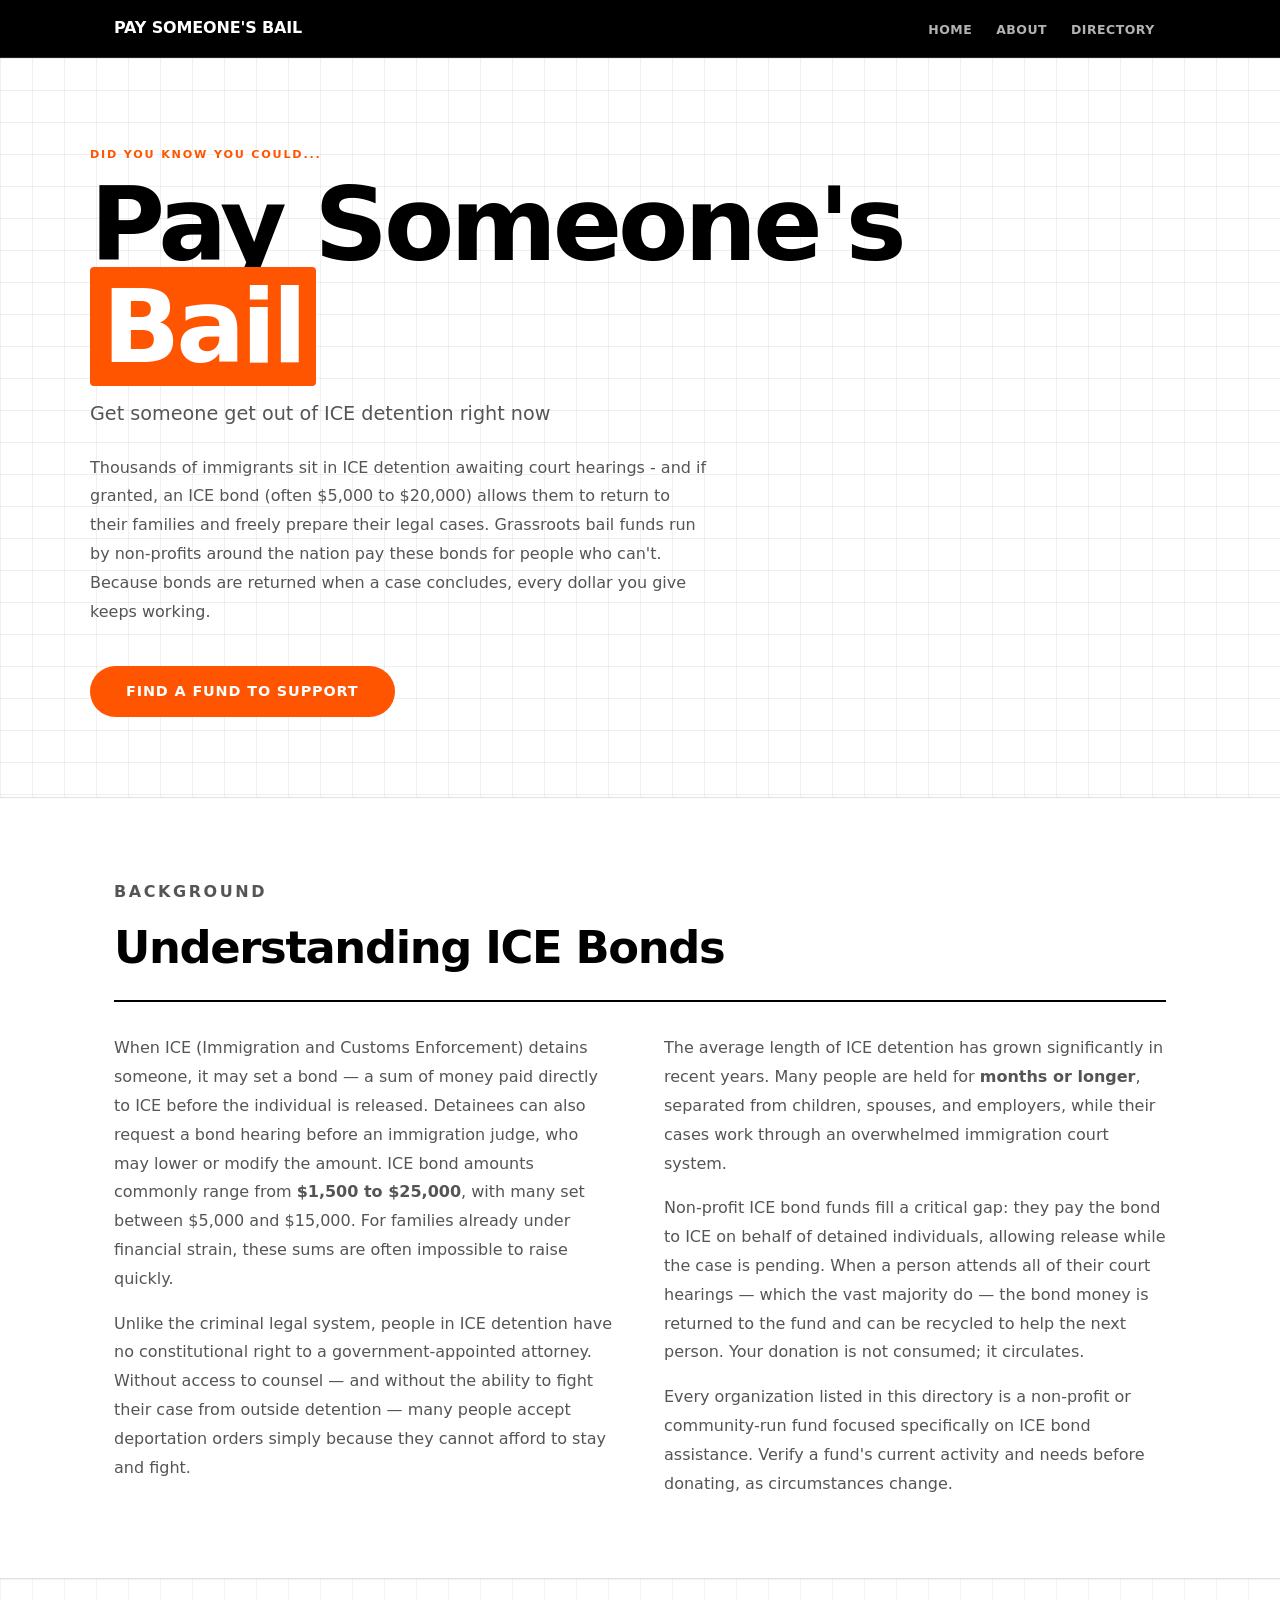
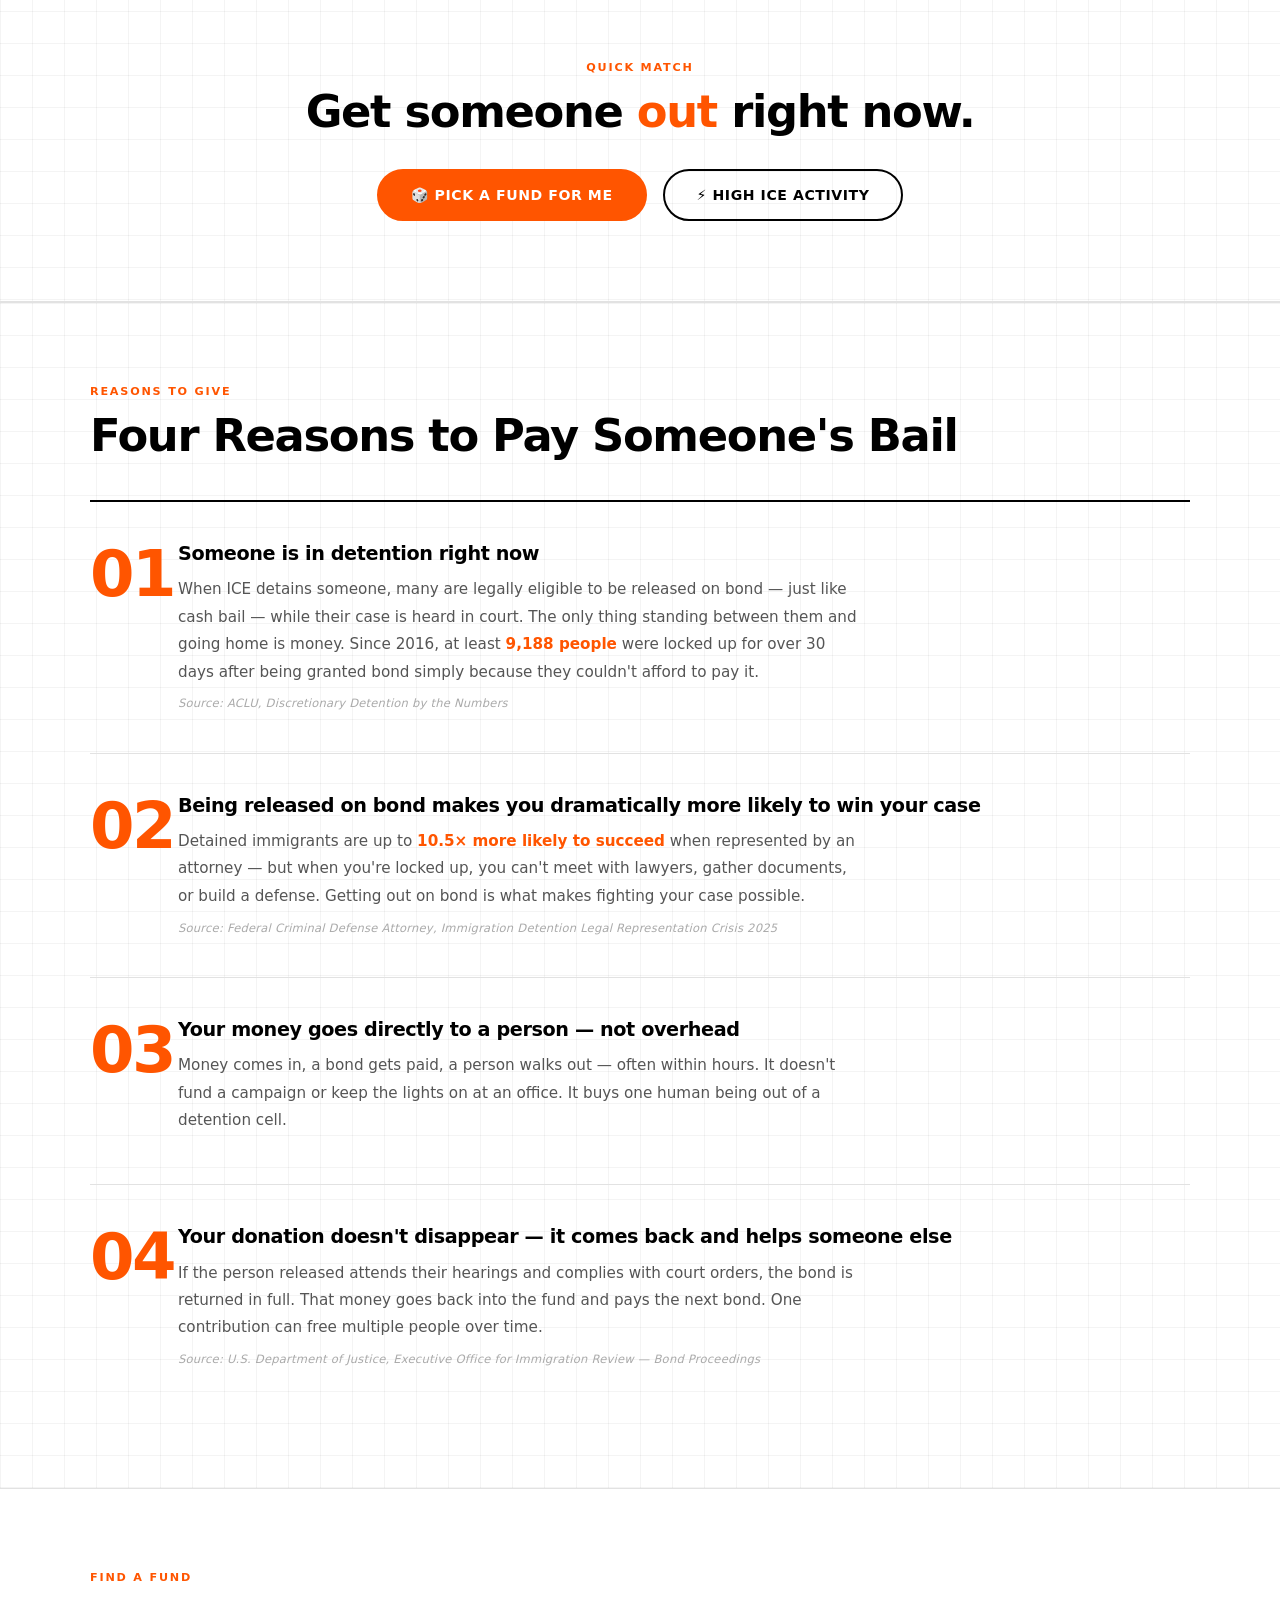
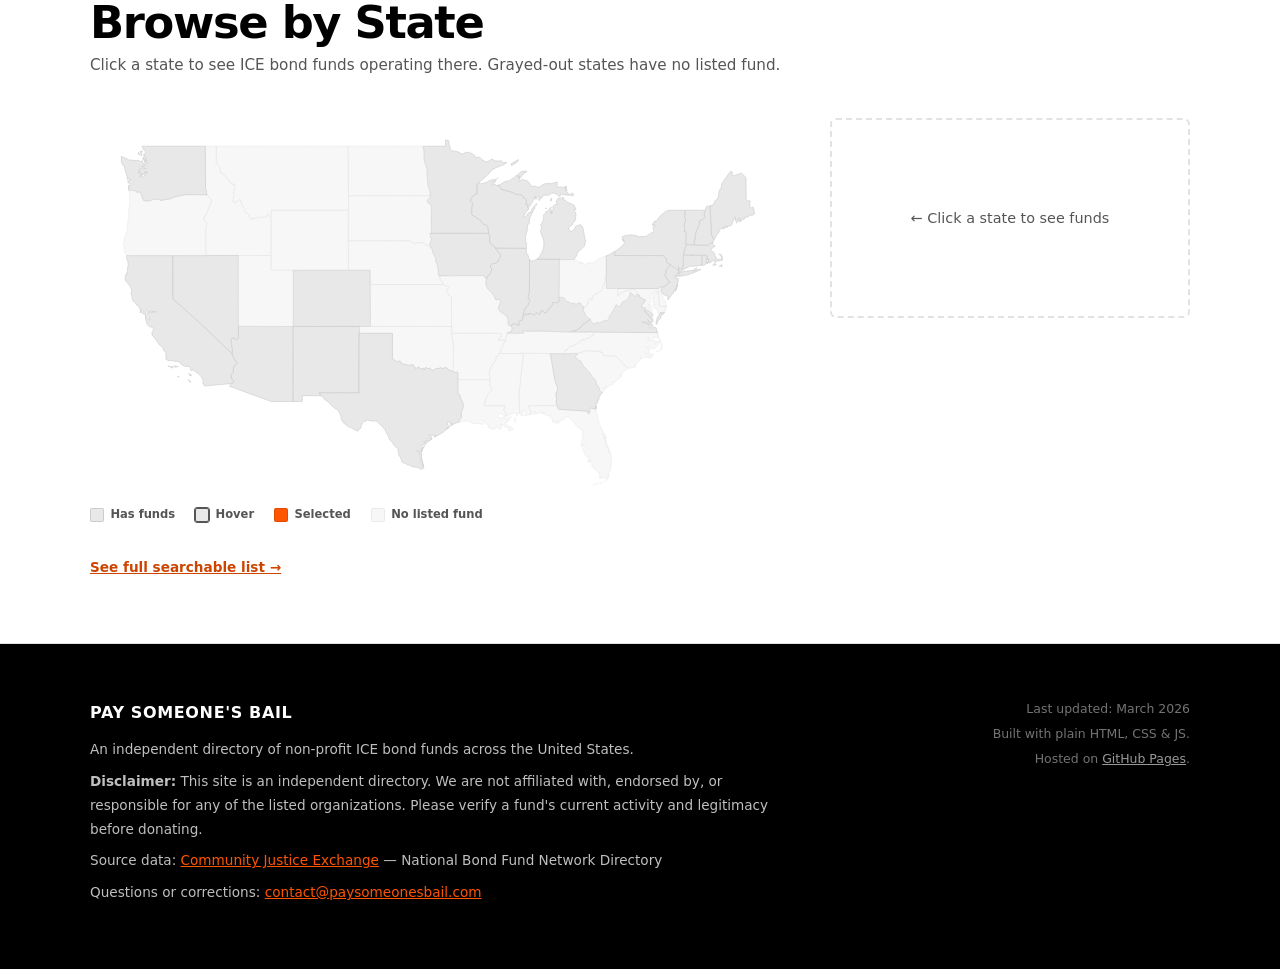
==== commit 9c56129b: "Add About and Directory pages, simplify nav to three links - New about.html: independent/unaffiliate" ====
--- a/index.html
+++ b/index.html
@@ -9,14 +9,14 @@
 </head>
 <body>
 
-  <a class="skip-link" href="#directory">Skip to directory</a>
+  <a class="skip-link" href="#finder">Skip to fund finder</a>
 
   <!-- ============================================================
        NAV
        ============================================================ -->
   <nav class="site-nav" aria-label="Site navigation">
     <div class="nav-inner">
-      <a href="#" class="nav-brand">Pay Someone's Bail</a>
+      <a href="index.html" class="nav-brand">Pay Someone's Bail</a>
 
       <button
         class="hamburger"
@@ -30,16 +30,9 @@
       </button>
 
       <ul class="nav-links" id="nav-links" role="list">
-        <li><a href="#about">About</a></li>
-        <li><a href="#why-donate">Why Donate</a></li>
-        <li><a href="#finder">Find a Fund</a></li>
-        <li><a href="#directory">Directory</a></li>
-        <li><a href="#national">National</a></li>
-        <li><a href="#west">West</a></li>
-        <li><a href="#midwest">Midwest</a></li>
-        <li><a href="#northeast">Northeast</a></li>
-        <li><a href="#southeast">Southeast</a></li>
-        <li><a href="#southwest">Southwest</a></li>
+        <li><a href="index.html">Home</a></li>
+        <li><a href="about.html">About</a></li>
+        <li><a href="directory.html">Directory</a></li>
       </ul>
     </div>
   </nav>
@@ -220,47 +213,8 @@
         </div>
       </div>
 
-      <p class="map-see-all"><a href="#directory">See full searchable list &#8595;</a></p>
-    </div>
-  </section>
-
-  <!-- ============================================================
-       DIRECTORY
-       ============================================================ -->
-  <section id="directory" aria-labelledby="directory-heading">
-    <div class="directory-inner">
-
-      <div class="directory-header">
-        <p class="section-label">Find a Fund</p>
-        <h2 id="directory-heading">ICE Bond Fund Directory</h2>
-        <p>
-          Organizations are grouped by region and state. Search by name or state to filter.
-          Funds marked <em>"URL not confirmed"</em> are listed from primary sources but we could not verify
-          a current website — check back or search online to find their current donation page.
-        </p>
-      </div>
-
-      <!-- Search -->
-      <div class="search-wrap" role="search">
-        <span class="search-icon" aria-hidden="true">&#128269;</span>
-        <label for="search-input" class="sr-only">Search ICE bond funds by name or state</label>
-        <input
-          type="search"
-          id="search-input"
-          placeholder="Search by name or state…"
-          autocomplete="off"
-          spellcheck="false"
-        />
-        <button class="search-clear" id="search-clear" aria-label="Clear search" tabindex="-1">&times;</button>
-      </div>
-
-      <p id="no-results" role="status" aria-live="polite">
-        No funds matched your search. Try a different name or state.
-      </p>
-
-      <div id="fund-directory-root"></div>
-
-    </div><!-- /directory-inner -->
+      <p class="map-see-all"><a href="directory.html">See full searchable list &rarr;</a></p>
+    </div>
   </section>
 
   <!-- ============================================================
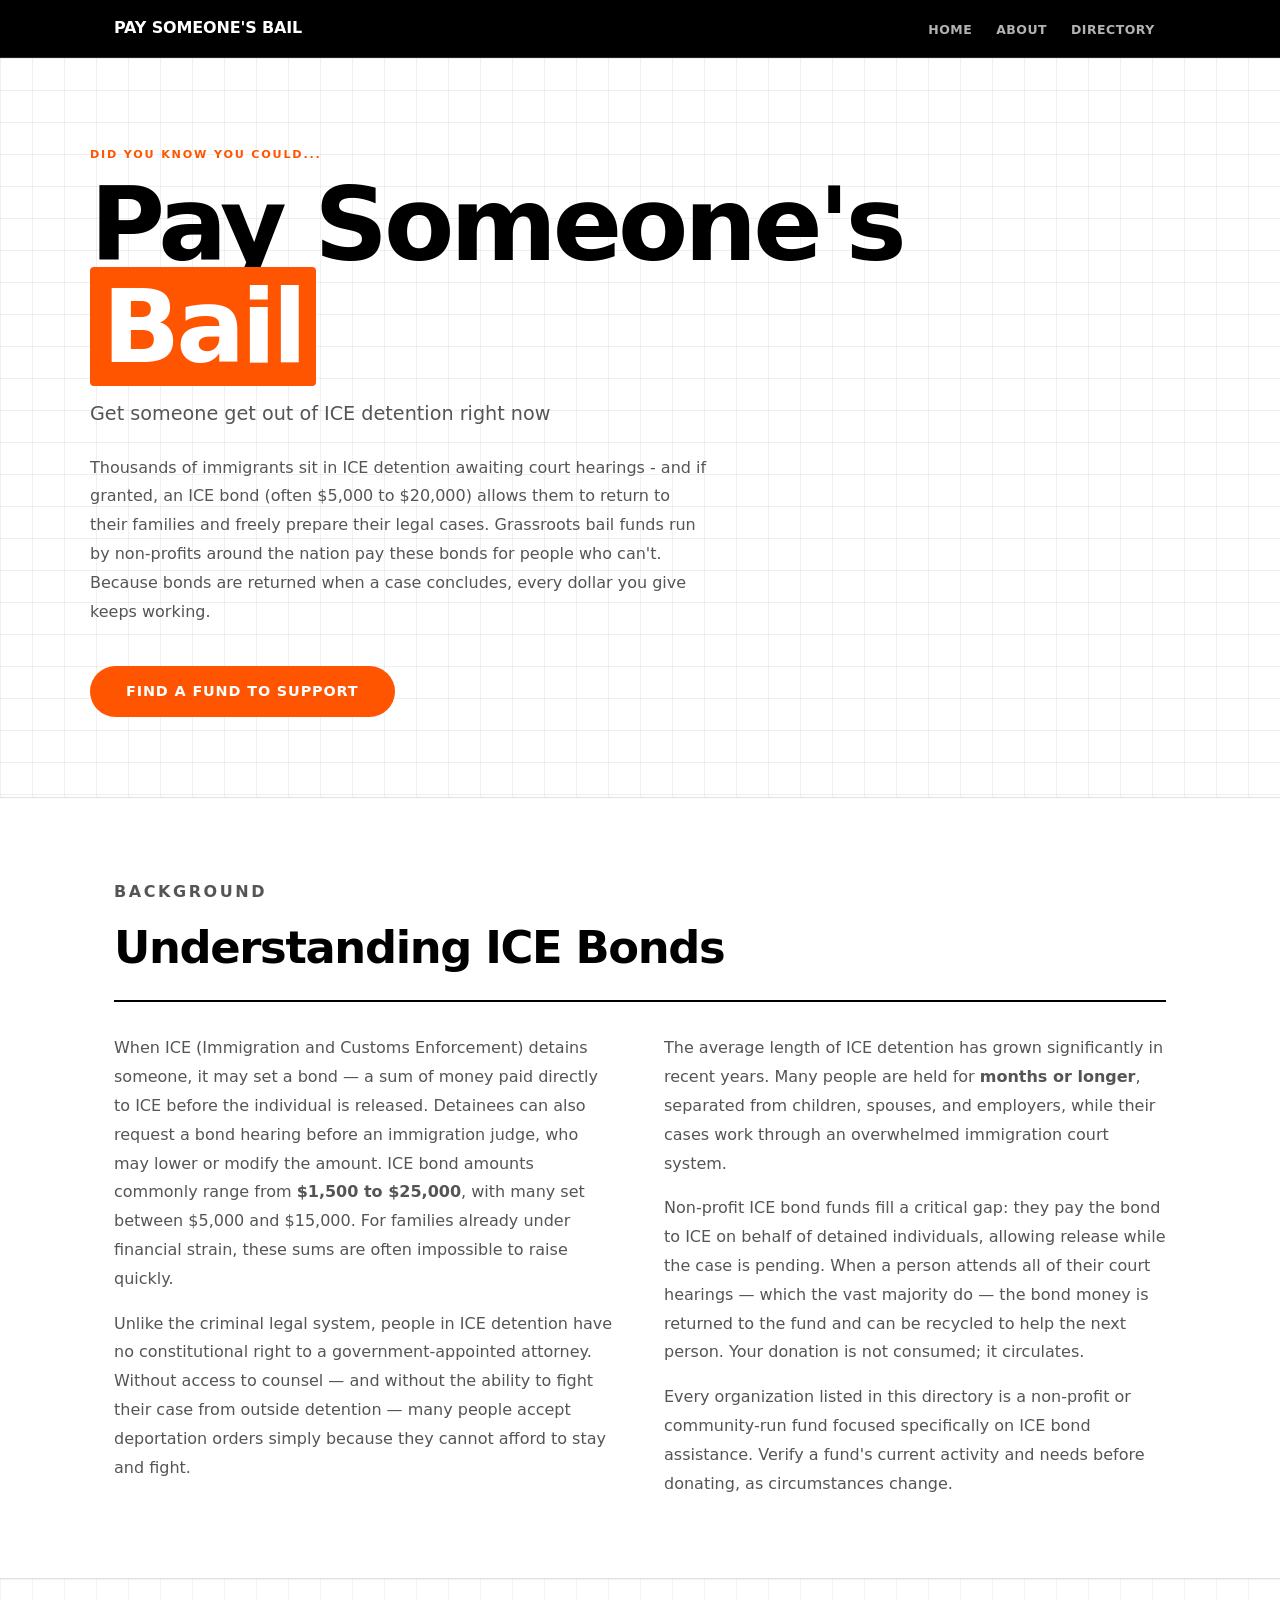
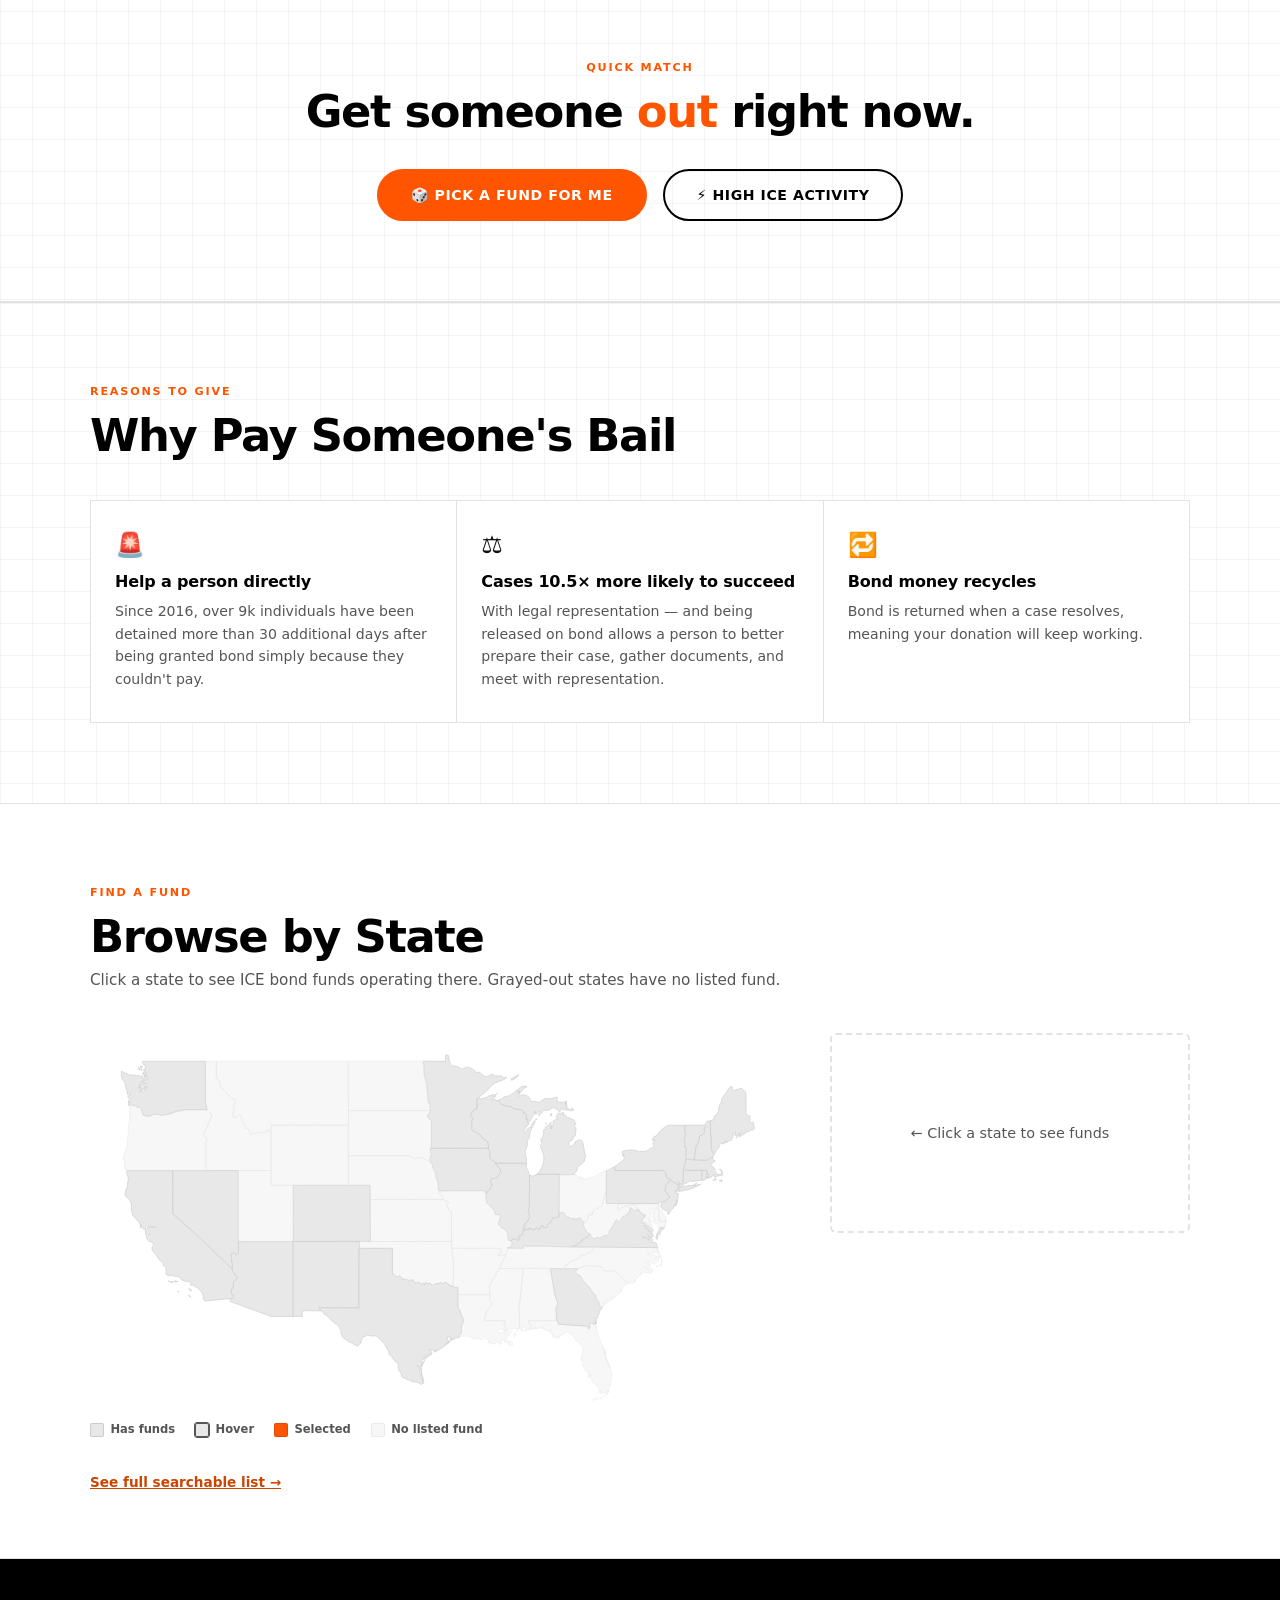
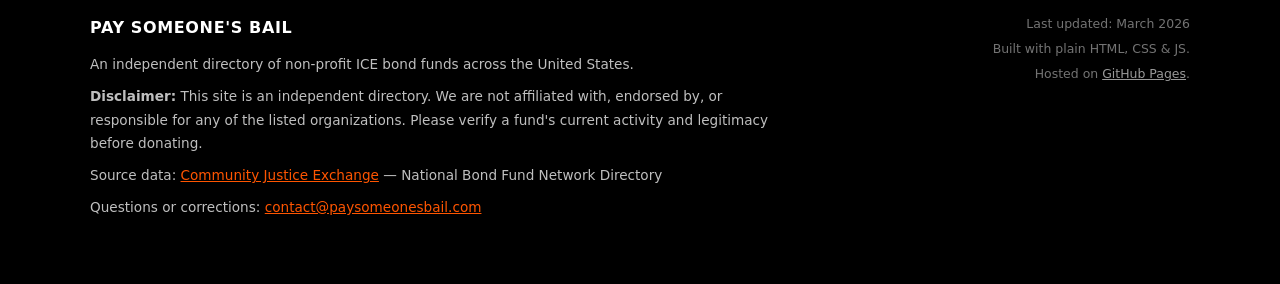
==== commit fc361f99: "Redesign Why Donate section: 3-column horizontal card grid Restored the emoji card format from earli" ====
--- a/index.html
+++ b/index.html
@@ -5,7 +5,7 @@
   <meta name="viewport" content="width=device-width, initial-scale=1.0" />
   <meta name="description" content="Find and support non-profit ICE bond funds across the United States. A directory of organizations helping detained immigrants pay their ICE bond and return home to their families." />
   <title>Pay Someone's Bail — ICE Bond Fund Directory</title>
-  <link rel="stylesheet" href="styles.css?v=2" />
+  <link rel="stylesheet" href="styles.css?v=3" />
 </head>
 <body>
 
@@ -144,45 +144,28 @@
   <div class="section-alt" id="why-donate">
     <div class="section-inner">
       <p class="section-label">Reasons to Give</p>
-      <h2 id="why-heading">Four Reasons to Pay Someone's Bail</h2>
-      <ol class="arguments-list" aria-label="Arguments for donating to ICE bond funds">
-
-        <li class="argument-item">
-          <span class="argument-number" aria-hidden="true">01</span>
-          <div class="argument-body">
-            <h3 class="argument-headline">Someone is in detention right now</h3>
-            <p class="argument-text">When ICE detains someone, many are legally eligible to be released on bond — just like cash bail — while their case is heard in court. The only thing standing between them and going home is money. Since 2016, at least <strong class="stat-inline">9,188 people</strong> were locked up for over 30 days after being granted bond simply because they couldn't afford to pay it.</p>
-            <p class="argument-source">Source: ACLU, Discretionary Detention by the Numbers</p>
-          </div>
-        </li>
-
-        <li class="argument-item">
-          <span class="argument-number" aria-hidden="true">02</span>
-          <div class="argument-body">
-            <h3 class="argument-headline">Being released on bond makes you dramatically more likely to win your case</h3>
-            <p class="argument-text">Detained immigrants are up to <strong class="stat-inline">10.5&times; more likely to succeed</strong> when represented by an attorney — but when you're locked up, you can't meet with lawyers, gather documents, or build a defense. Getting out on bond is what makes fighting your case possible.</p>
-            <p class="argument-source">Source: Federal Criminal Defense Attorney, Immigration Detention Legal Representation Crisis 2025</p>
-          </div>
-        </li>
-
-        <li class="argument-item">
-          <span class="argument-number" aria-hidden="true">03</span>
-          <div class="argument-body">
-            <h3 class="argument-headline">Your money goes directly to a person — not overhead</h3>
-            <p class="argument-text">Money comes in, a bond gets paid, a person walks out — often within hours. It doesn't fund a campaign or keep the lights on at an office. It buys one human being out of a detention cell.</p>
-          </div>
-        </li>
-
-        <li class="argument-item">
-          <span class="argument-number" aria-hidden="true">04</span>
-          <div class="argument-body">
-            <h3 class="argument-headline">Your donation doesn't disappear — it comes back and helps someone else</h3>
-            <p class="argument-text">If the person released attends their hearings and complies with court orders, the bond is returned in full. That money goes back into the fund and pays the next bond. One contribution can free multiple people over time.</p>
-            <p class="argument-source">Source: U.S. Department of Justice, Executive Office for Immigration Review — Bond Proceedings</p>
-          </div>
-        </li>
-
-      </ol>
+      <h2 id="why-heading">Why Pay Someone's Bail</h2>
+      <div class="why-grid" role="list">
+
+        <article class="why-card" role="listitem">
+          <div class="why-icon" aria-hidden="true">&#128680;</div>
+          <h3>Help a person directly</h3>
+          <p>Since 2016, over 9k individuals have been detained more than 30 additional days after being granted bond simply because they couldn't pay.</p>
+        </article>
+
+        <article class="why-card" role="listitem">
+          <div class="why-icon" aria-hidden="true">&#9878;&#65039;</div>
+          <h3>Cases 10.5&times; more likely to succeed</h3>
+          <p>With legal representation — and being released on bond allows a person to better prepare their case, gather documents, and meet with representation.</p>
+        </article>
+
+        <article class="why-card" role="listitem">
+          <div class="why-icon" aria-hidden="true">&#128257;</div>
+          <h3>Bond money recycles</h3>
+          <p>Bond is returned when a case resolves, meaning your donation will keep working.</p>
+        </article>
+
+      </div>
     </div>
   </div>
 
--- a/styles.css
+++ b/styles.css
@@ -312,84 +312,52 @@
 .education-body p { max-width: none; }
 
 /* ============================================================
-   WHY DONATE — ARGUMENTS LIST
-   ============================================================ */
-.arguments-list {
-  list-style: none;
+   WHY DONATE — CARD GRID
+   ============================================================ */
+.why-grid {
+  display: grid;
+  grid-template-columns: repeat(3, 1fr);
+  gap: 1px;
   margin-top: 2.5rem;
-  border-top: 2px solid #000;
-  padding: 0;
-}
-
-.argument-item {
-  display: flex;
-  align-items: flex-start;
-  gap: 2rem;
-  padding: 2.5rem 0;
-  border-bottom: 1px solid var(--color-border);
-}
-
-.argument-item:last-child {
-  border-bottom: none;
-}
-
-.argument-number {
-  font-size: clamp(2.5rem, 5vw, 4rem);
-  font-weight: 900;
-  color: var(--color-accent);
+  border: 1px solid var(--color-border);
+  background: var(--color-border);
+}
+
+.why-card {
+  background: var(--color-card);
+  padding: 2rem 1.5rem;
+  text-align: left;
+}
+
+.why-icon {
+  font-size: 1.5rem;
+  margin-bottom: 1rem;
   line-height: 1;
-  letter-spacing: -0.04em;
+}
+
+.why-card h3 {
+  font-size: 1rem;
   font-family: var(--font-sans);
-  flex-shrink: 0;
-  width: 3.5rem;
-  text-align: right;
-}
-
-.argument-body {
-  flex: 1;
-  min-width: 0;
-}
-
-.argument-headline {
-  font-size: clamp(1rem, 2vw, 1.2rem);
   font-weight: 800;
+  margin-bottom: 0.6rem;
   color: #000;
-  letter-spacing: -0.02em;
-  margin-bottom: 0.65rem;
-  line-height: 1.25;
-}
-
-.argument-text {
-  font-size: 0.95rem;
+  letter-spacing: -0.01em;
+}
+
+.why-card p {
+  font-size: 0.88rem;
   color: var(--color-text-muted);
-  line-height: 1.8;
-  max-width: 680px;
-  margin-bottom: 0.6rem;
-}
-
-.stat-inline {
-  color: var(--color-accent);
-  font-weight: 800;
-}
-
-.argument-source {
-  font-size: 0.72rem;
-  color: #aaa;
-  font-style: italic;
-  letter-spacing: 0.02em;
+  line-height: 1.6;
+  max-width: none;
   margin: 0;
-  line-height: 1.5;
-}
-
-@media (max-width: 640px) {
-  .argument-item {
-    gap: 1.25rem;
-    padding: 2rem 0;
-  }
-  .argument-number {
-    width: 2.25rem;
-    font-size: 2rem;
-  }
+}
+
+@media (max-width: 768px) {
+  .why-grid { grid-template-columns: 1fr 1fr; }
+}
+
+@media (max-width: 480px) {
+  .why-grid { grid-template-columns: 1fr; }
 }
 
 /* ============================================================
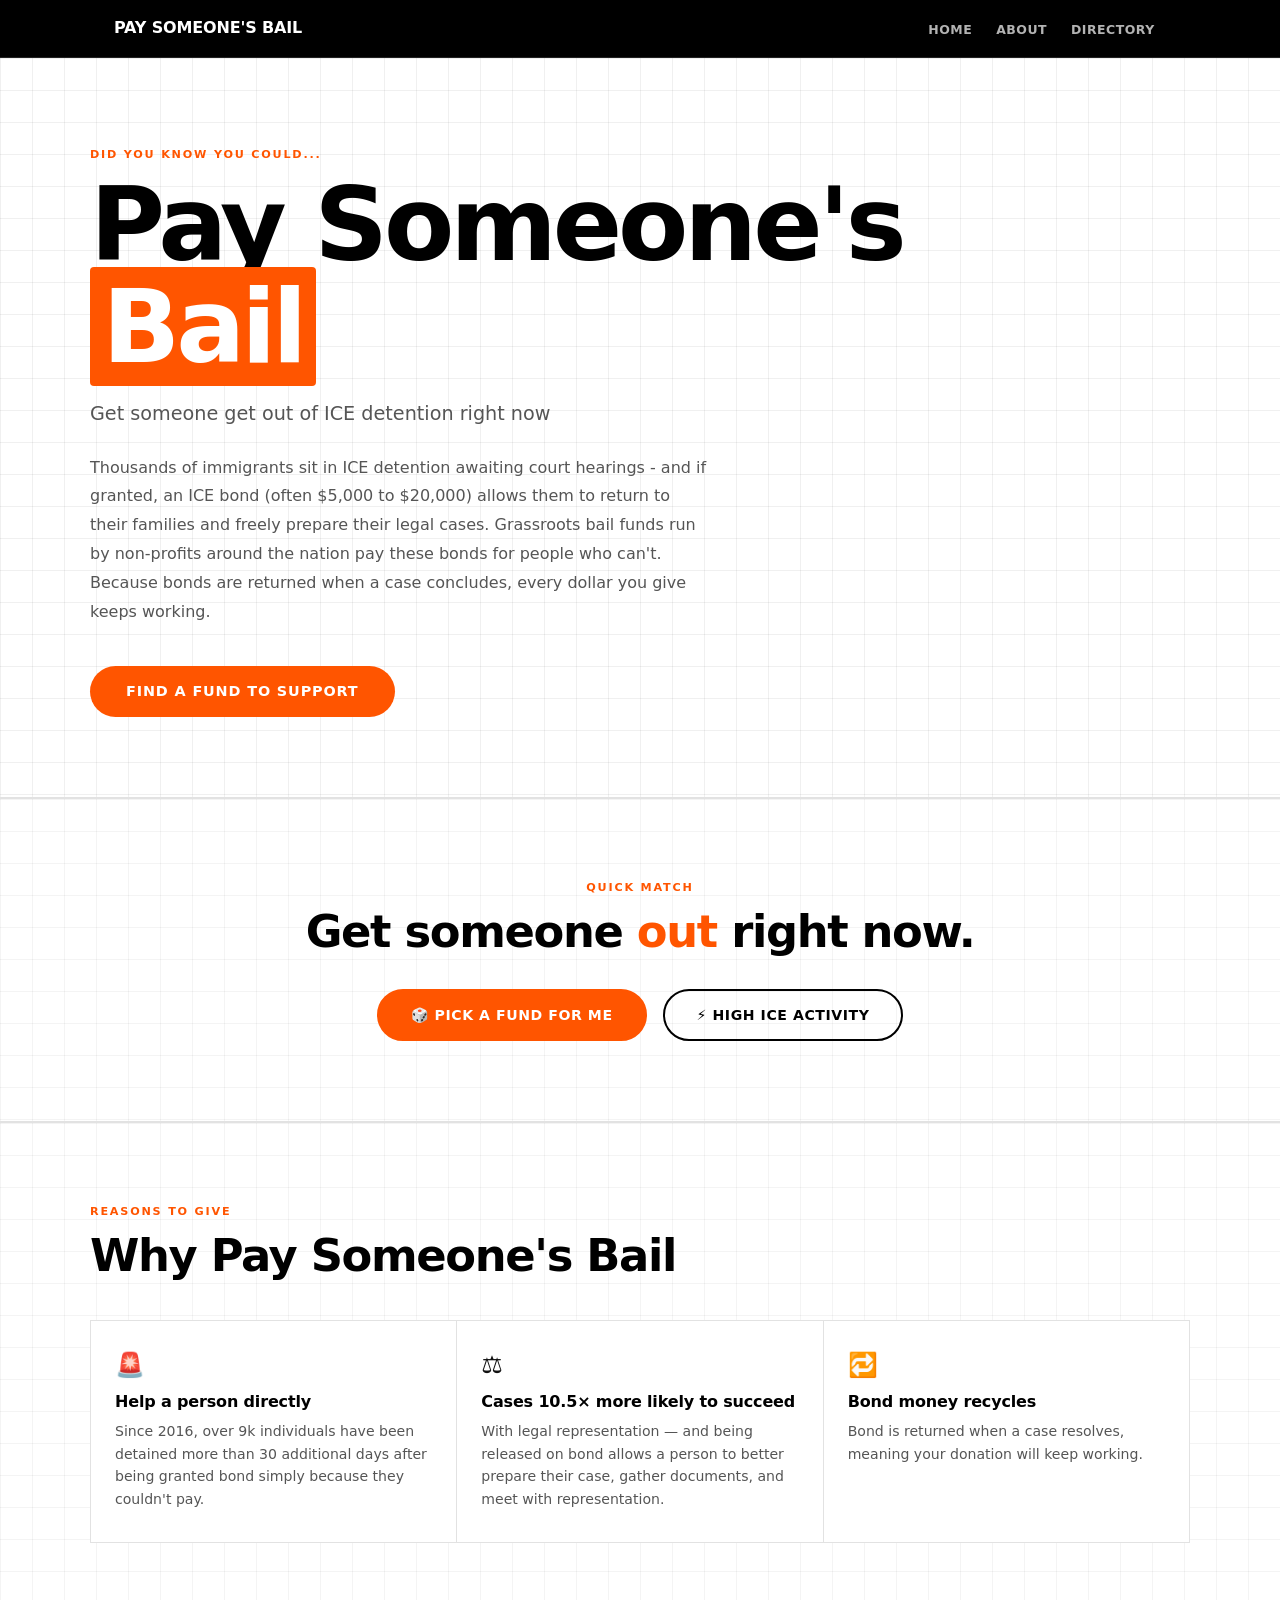
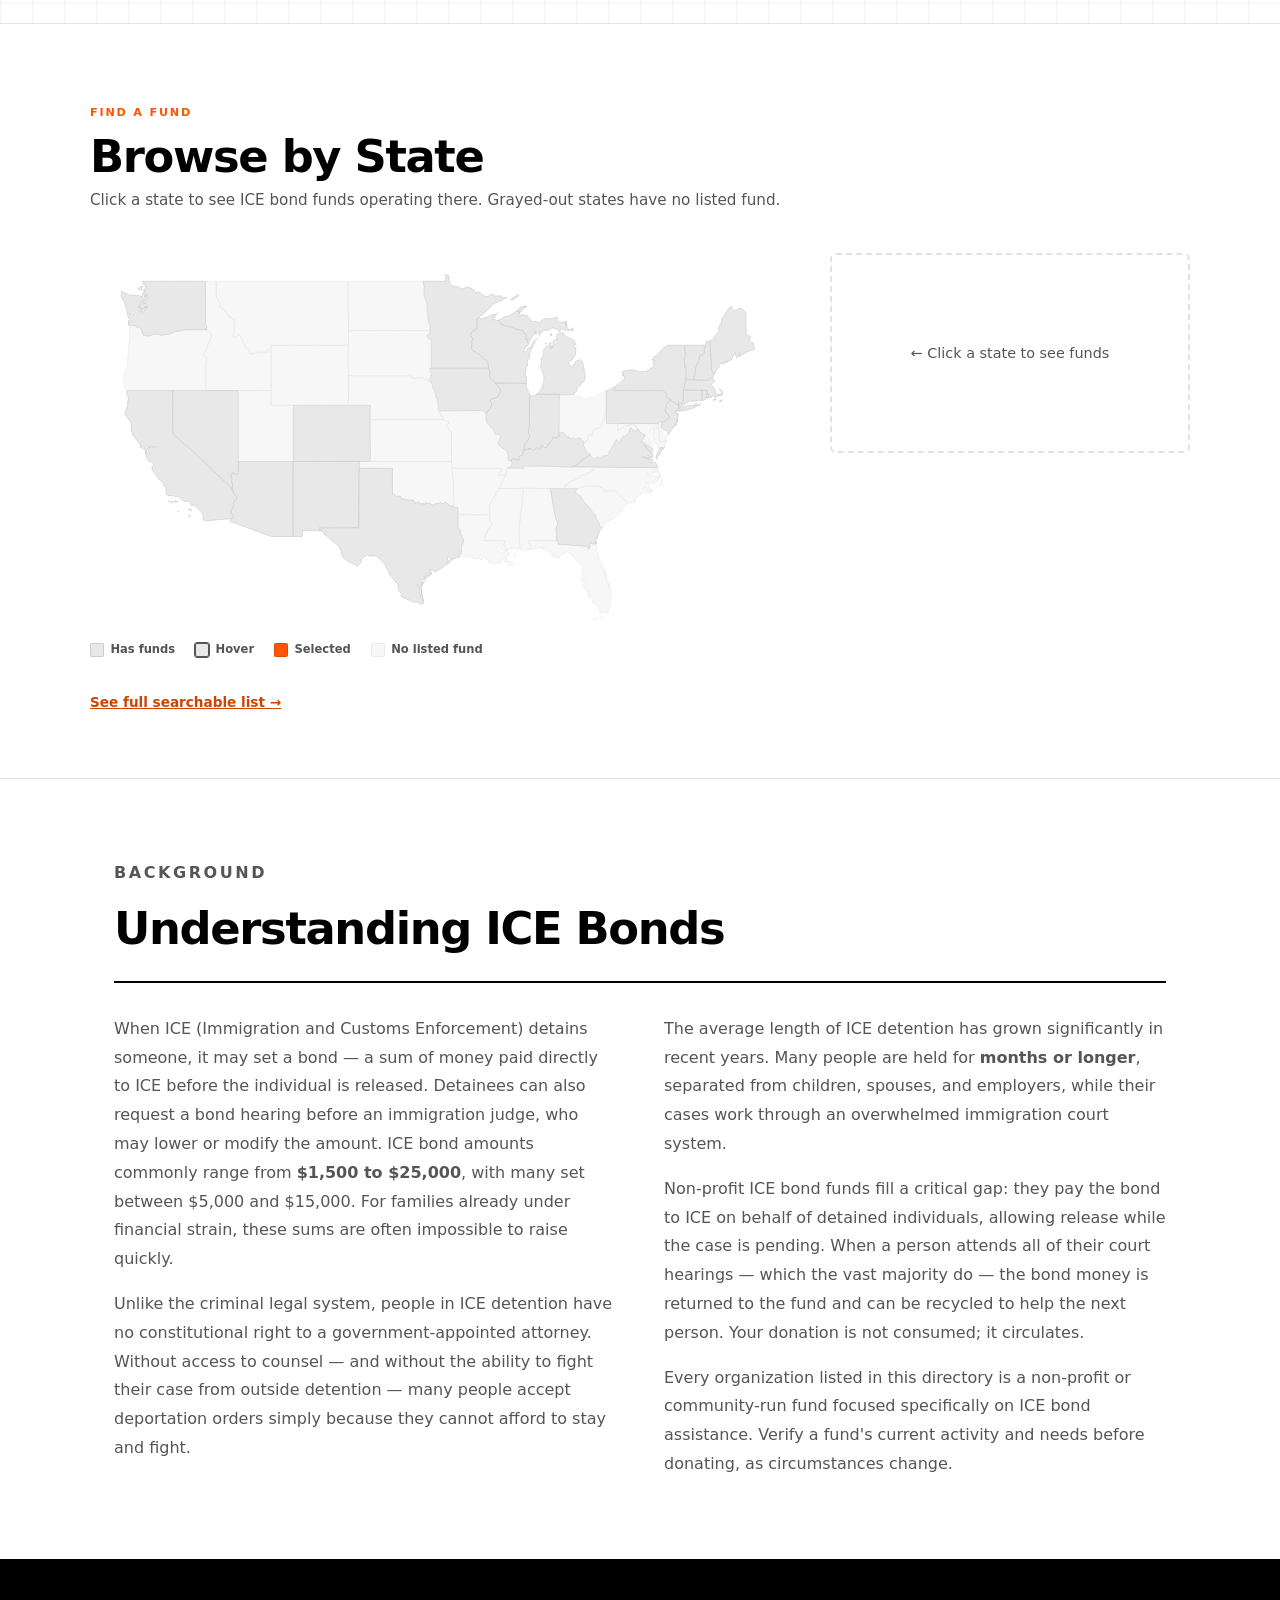
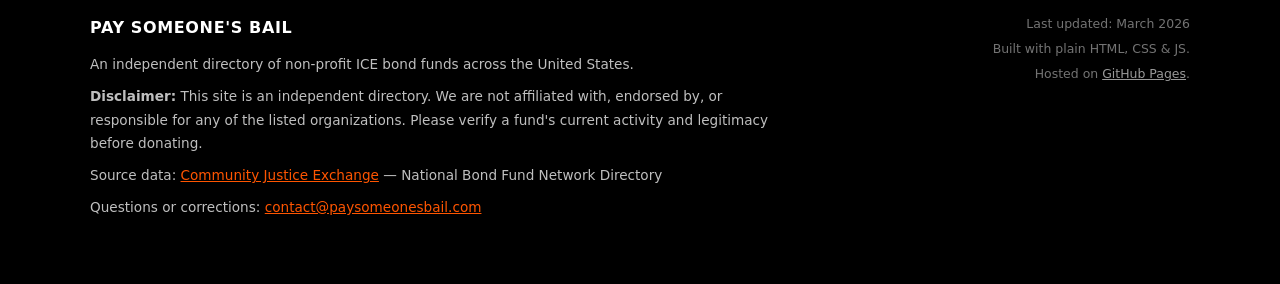
==== commit 27560911: "Redesign fund cards: muted state badge, inline visit link, consistent map cards - Fund name + state " ====
--- a/index.html
+++ b/index.html
@@ -54,49 +54,6 @@
   </header>
 
   <!-- ============================================================
-       EDUCATION SECTION
-       ============================================================ -->
-  <section class="section" id="about" aria-labelledby="about-heading">
-    <p class="section-label">Background</p>
-    <h2 id="about-heading">Understanding ICE Bonds</h2>
-    <div class="education-body">
-      <div>
-        <p>
-          When ICE (Immigration and Customs Enforcement) detains someone, it may set a bond — a sum of money
-          paid directly to ICE before the individual is released. Detainees can also request a bond hearing
-          before an immigration judge, who may lower or modify the amount. ICE bond amounts commonly range
-          from <strong>$1,500 to $25,000</strong>, with many set between $5,000 and $15,000. For families
-          already under financial strain, these sums are often impossible to raise quickly.
-        </p>
-        <p>
-          Unlike the criminal legal system, people in ICE detention have no constitutional right to
-          a government-appointed attorney. Without access to counsel — and without the ability to fight their
-          case from outside detention — many people accept deportation orders simply because they cannot
-          afford to stay and fight.
-        </p>
-      </div>
-      <div>
-        <p>
-          The average length of ICE detention has grown significantly in recent years. Many people
-          are held for <strong>months or longer</strong>, separated from children, spouses, and employers,
-          while their cases work through an overwhelmed immigration court system.
-        </p>
-        <p>
-          Non-profit ICE bond funds fill a critical gap: they pay the bond to ICE on behalf of detained
-          individuals, allowing release while the case is pending. When a person attends all of their court
-          hearings — which the vast majority do — the bond money is returned to the fund and can be recycled
-          to help the next person. Your donation is not consumed; it circulates.
-        </p>
-        <p>
-          Every organization listed in this directory is a non-profit or community-run fund focused
-          specifically on ICE bond assistance. Verify a fund's current activity and needs before
-          donating, as circumstances change.
-        </p>
-      </div>
-    </div>
-  </section>
-
-  <!-- ============================================================
        QUICK MATCH
        ============================================================ -->
   <section id="finder" aria-labelledby="qm-heading">
@@ -201,6 +158,49 @@
   </section>
 
   <!-- ============================================================
+       EDUCATION SECTION
+       ============================================================ -->
+  <section class="section" id="about" aria-labelledby="about-heading">
+    <p class="section-label">Background</p>
+    <h2 id="about-heading">Understanding ICE Bonds</h2>
+    <div class="education-body">
+      <div>
+        <p>
+          When ICE (Immigration and Customs Enforcement) detains someone, it may set a bond — a sum of money
+          paid directly to ICE before the individual is released. Detainees can also request a bond hearing
+          before an immigration judge, who may lower or modify the amount. ICE bond amounts commonly range
+          from <strong>$1,500 to $25,000</strong>, with many set between $5,000 and $15,000. For families
+          already under financial strain, these sums are often impossible to raise quickly.
+        </p>
+        <p>
+          Unlike the criminal legal system, people in ICE detention have no constitutional right to
+          a government-appointed attorney. Without access to counsel — and without the ability to fight their
+          case from outside detention — many people accept deportation orders simply because they cannot
+          afford to stay and fight.
+        </p>
+      </div>
+      <div>
+        <p>
+          The average length of ICE detention has grown significantly in recent years. Many people
+          are held for <strong>months or longer</strong>, separated from children, spouses, and employers,
+          while their cases work through an overwhelmed immigration court system.
+        </p>
+        <p>
+          Non-profit ICE bond funds fill a critical gap: they pay the bond to ICE on behalf of detained
+          individuals, allowing release while the case is pending. When a person attends all of their court
+          hearings — which the vast majority do — the bond money is returned to the fund and can be recycled
+          to help the next person. Your donation is not consumed; it circulates.
+        </p>
+        <p>
+          Every organization listed in this directory is a non-profit or community-run fund focused
+          specifically on ICE bond assistance. Verify a fund's current activity and needs before
+          donating, as circumstances change.
+        </p>
+      </div>
+    </div>
+  </section>
+
+  <!-- ============================================================
        FOOTER
        ============================================================ -->
   <footer class="site-footer">
--- a/styles.css
+++ b/styles.css
@@ -551,17 +551,34 @@
   letter-spacing: -0.01em;
 }
 
+.fund-card-header {
+  display: flex;
+  justify-content: space-between;
+  align-items: flex-start;
+  gap: 0.75rem;
+}
+
 .fund-tag {
   display: inline-block;
-  background: var(--color-tag-bg);
-  color: var(--color-tag-text);
+  background: #efefef;
+  color: #888;
   font-size: 0.65rem;
+  flex-shrink: 0;
   font-weight: 800;
   letter-spacing: 0.1em;
   text-transform: uppercase;
   padding: 0.22rem 0.6rem;
   border-radius: 50px;
   width: fit-content;
+}
+
+.fund-desc-link {
+  color: var(--color-text-muted);
+  font-size: 0.8rem;
+  white-space: nowrap;
+}
+.fund-desc-link:hover {
+  color: #000;
 }
 
 .fund-desc {
@@ -606,12 +623,6 @@
 }
 .btn-donate:hover { background: var(--color-accent-dark); color: #fff; }
 
-.btn-learn {
-  background: transparent;
-  color: #000;
-  border: 2px solid #000;
-}
-.btn-learn:hover { background: #000; color: #fff; }
 
 .btn-search {
   background: #f0f0f0;
@@ -874,6 +885,7 @@
 #fund-map svg { width: 100%; height: auto; display: block; }
 
 #fund-map path {
+  outline: none;
   fill: #e8e8e8;
   stroke: #c8c8c8;
   stroke-width: 0.5;
@@ -918,10 +930,6 @@
 }
 .state-fund-card:hover { background: #fafafa; }
 
-.btn-donate-sm { background: var(--color-accent); color: #fff; font-size: 0.7rem; padding: 0.42rem 0.9rem; }
-.btn-donate-sm:hover { background: var(--color-accent-dark); color: #fff; }
-.btn-learn-sm { background: transparent; color: #000; border: 2px solid #000; font-size: 0.7rem; padding: 0.42rem 0.9rem; }
-.btn-learn-sm:hover { background: #000; color: #fff; }
 .btn-search-sm { background: #f0f0f0; color: #555; border: 1px solid var(--color-border); font-size: 0.7rem; font-weight: 700; padding: 0.42rem 0.9rem; }
 .btn-search-sm:hover { background: #e0e0e0; color: #000; }
 
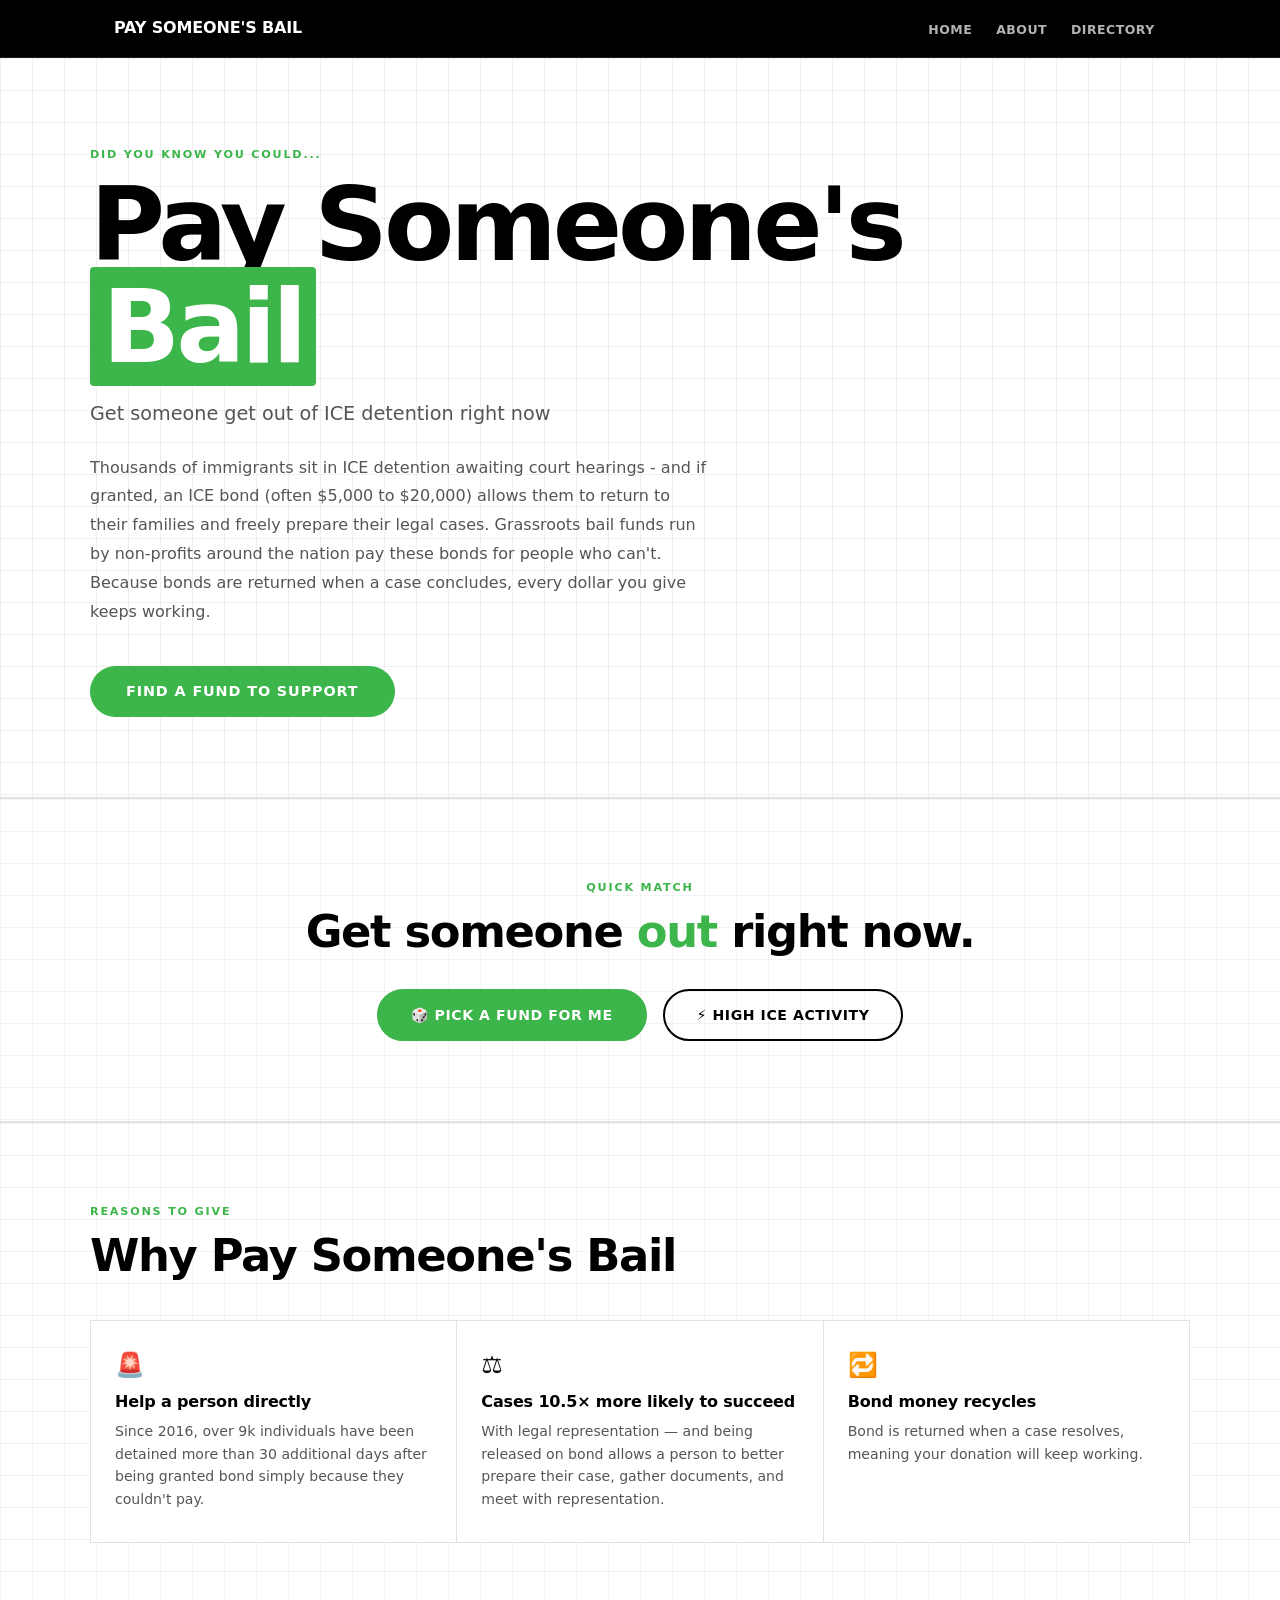
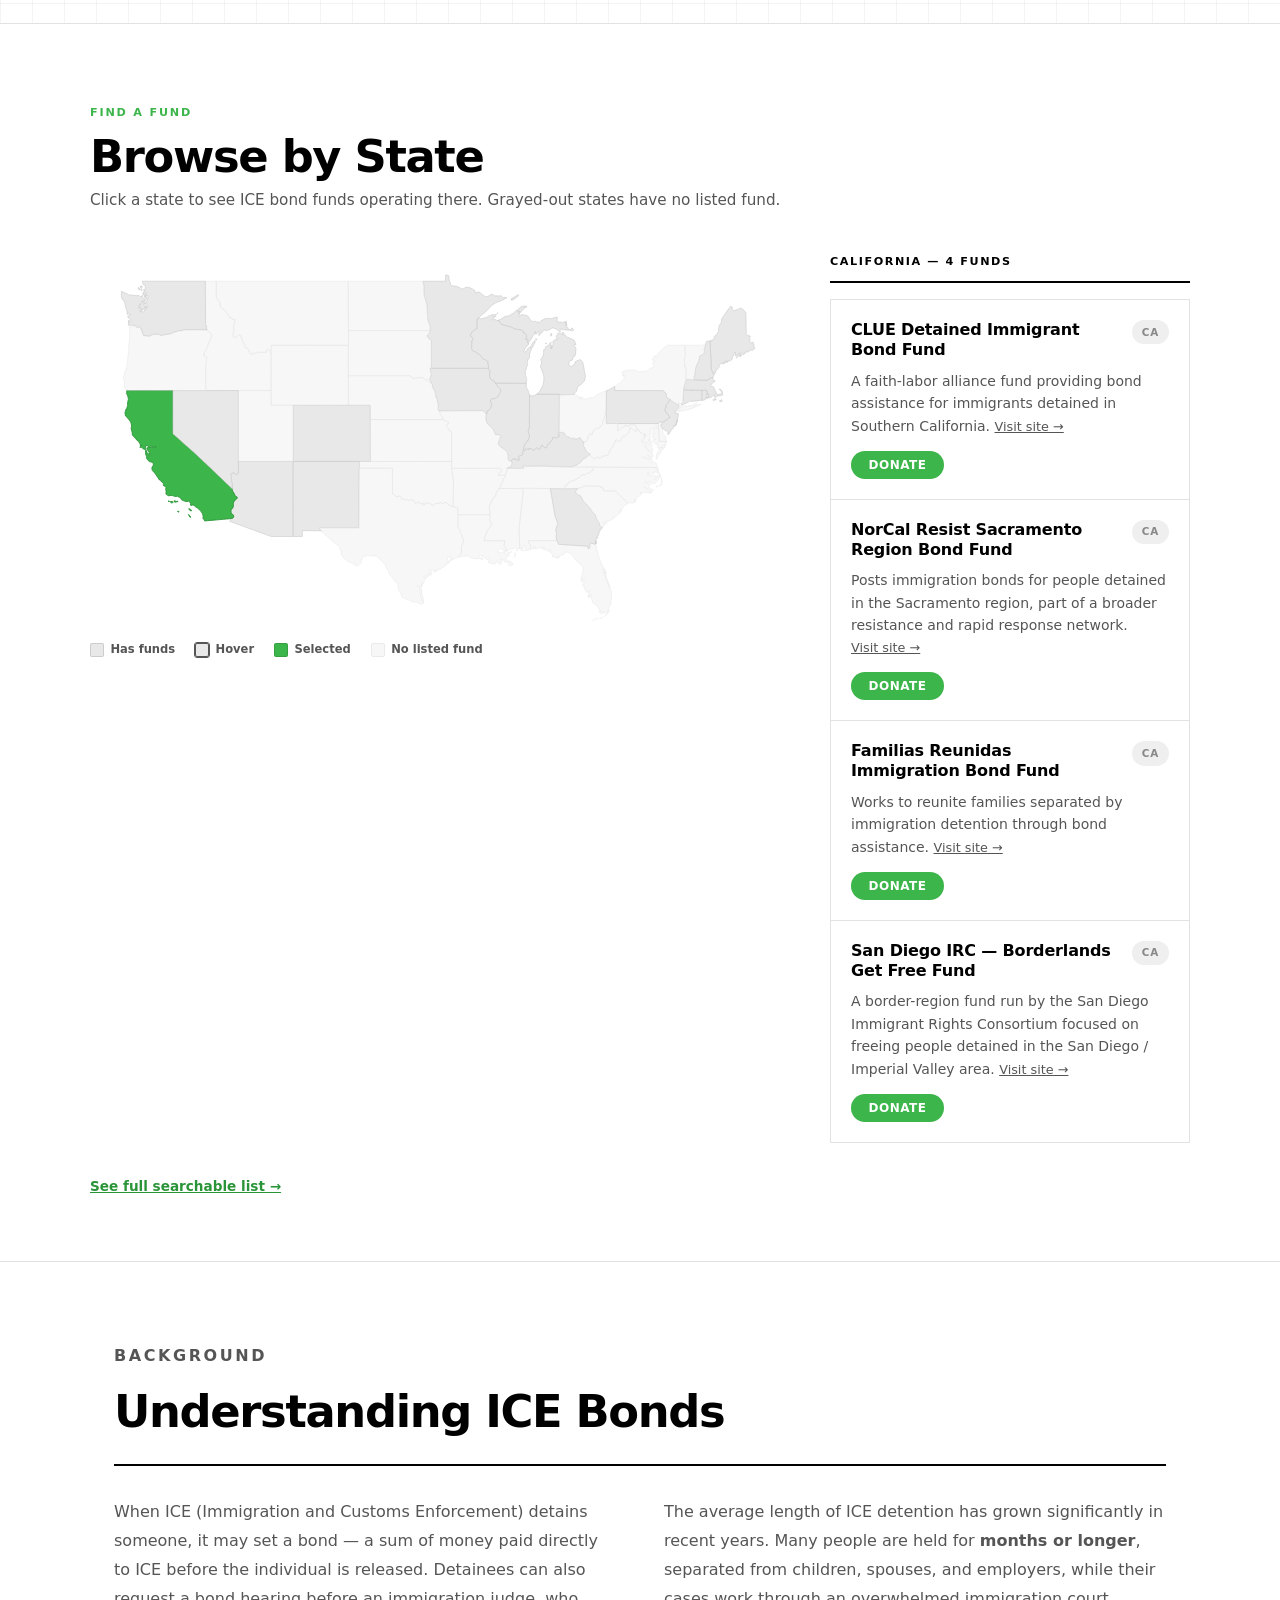
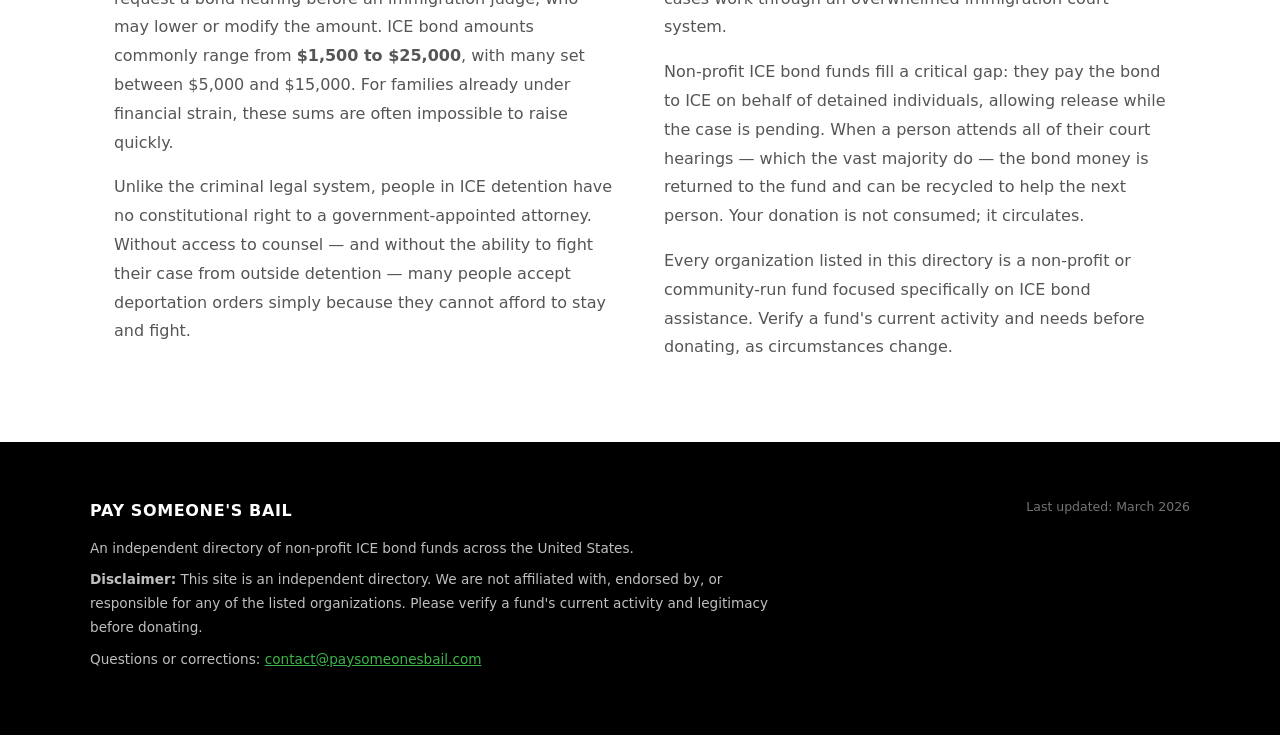
==== commit 0ec83df4: "Clean up footers, add directDonate flag, default CA map selection, green accent color - Remove GitHu" ====
--- a/index.html
+++ b/index.html
@@ -216,16 +216,11 @@
           activity and legitimacy before donating.
         </p>
         <p class="footer-text">
-          Source data: <a href="https://www.communityjusticeexchange.org" target="_blank" rel="noopener noreferrer">Community Justice Exchange</a> — National Bond Fund Network Directory
-        </p>
-        <p class="footer-text">
           Questions or corrections: <a href="mailto:contact@paysomeonesbail.com">contact@paysomeonesbail.com</a>
         </p>
       </div>
       <div class="footer-meta">
         <p>Last updated: March 2026</p>
-        <p>Built with plain HTML, CSS &amp; JS.</p>
-        <p>Hosted on <a href="https://pages.github.com" target="_blank" rel="noopener noreferrer">GitHub Pages</a>.</p>
       </div>
     </div>
   </footer>
--- a/styles.css
+++ b/styles.css
@@ -3,8 +3,8 @@
    ============================================================ */
 :root {
   --color-nav:        #000000;
-  --color-accent:     #ff5500;
-  --color-accent-dark:#cc4400;
+  --color-accent:     #3cb54a;
+  --color-accent-dark:#2a9438;
   --color-bg:         #ffffff;
   --color-bg-alt:     #f5f5f5;
   --color-bg-grid:    #ffffff;
@@ -893,7 +893,7 @@
 }
 .map-state--has-funds { cursor: pointer; }
 .map-state--has-funds:hover { stroke: #555 !important; stroke-width: 1.5 !important; }
-.map-state--selected { fill: var(--color-accent) !important; stroke: #cc3300 !important; stroke-width: 0.75 !important; }
+.map-state--selected { fill: var(--color-accent) !important; stroke: #2a9438 !important; stroke-width: 0.75 !important; }
 .map-state--no-funds { fill: #f2f2f2 !important; stroke: #ddd !important; cursor: default; opacity: 0.6; }
 
 .map-legend {
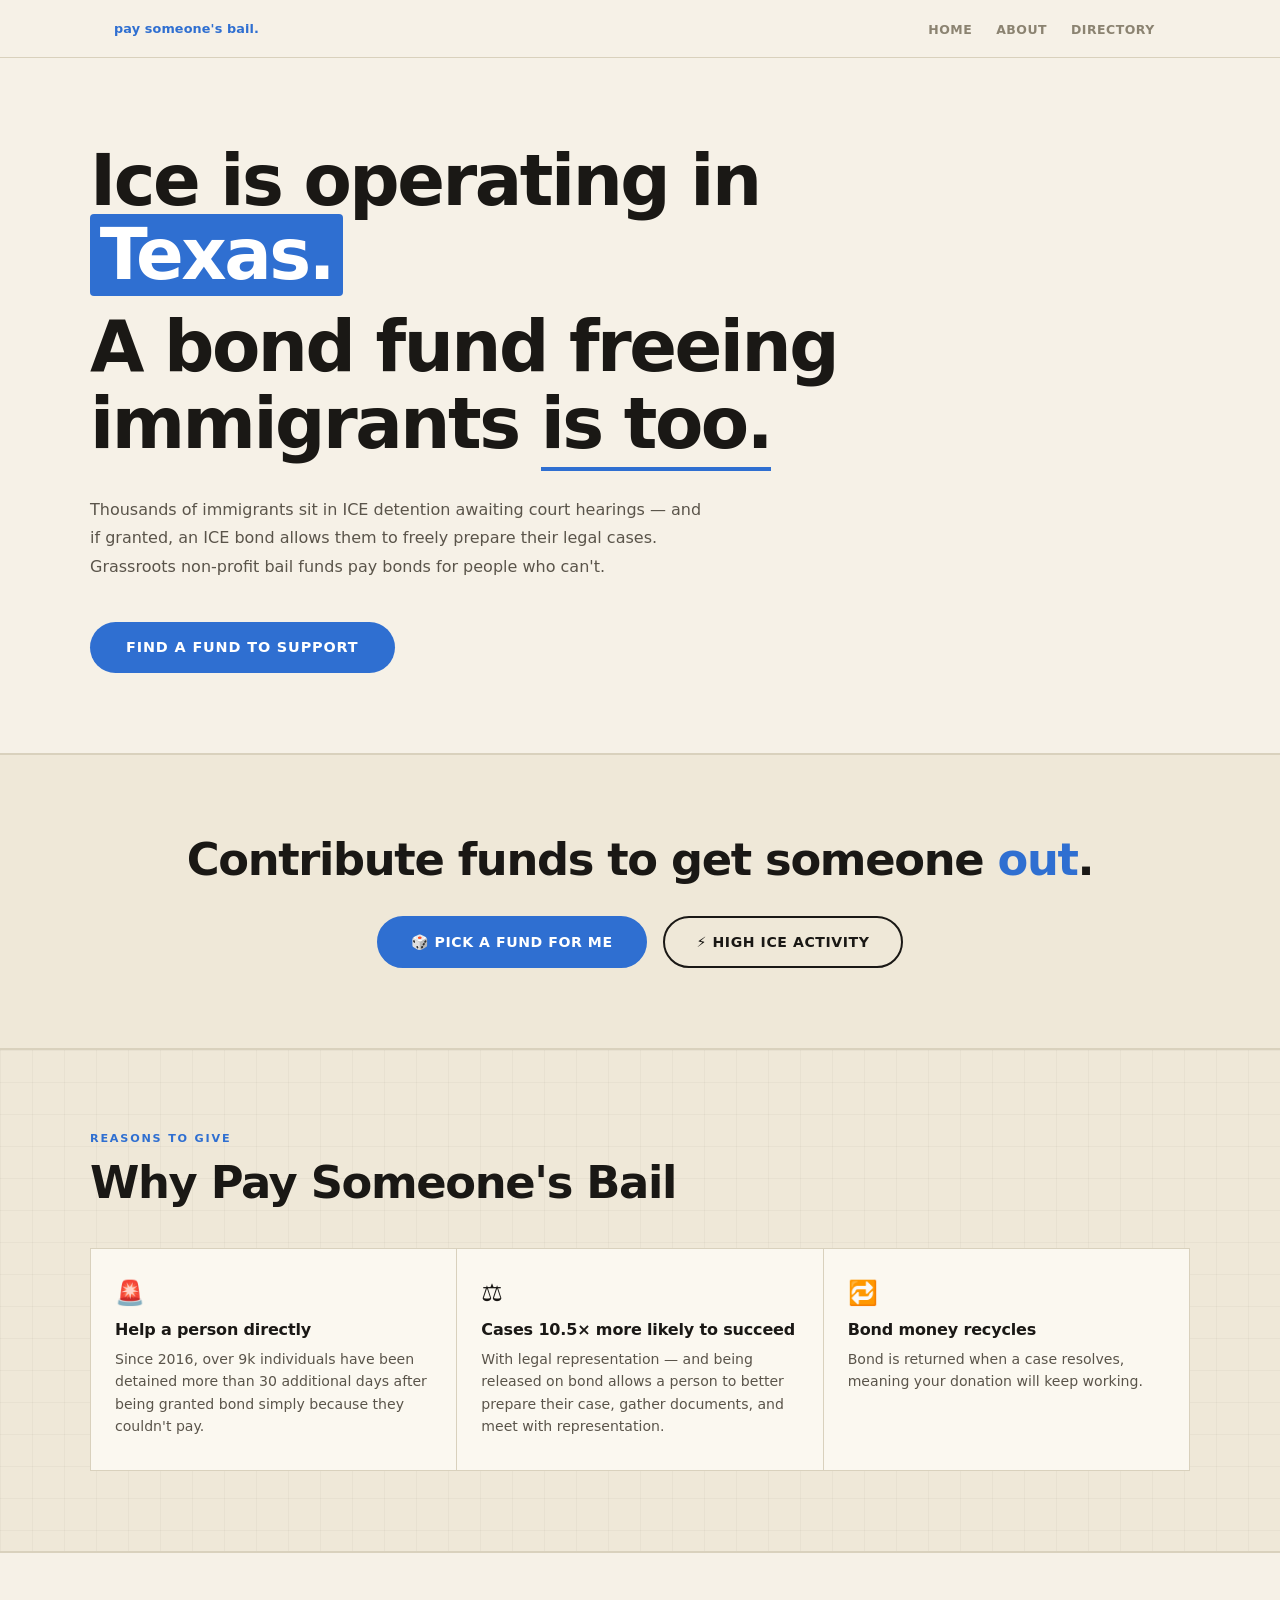
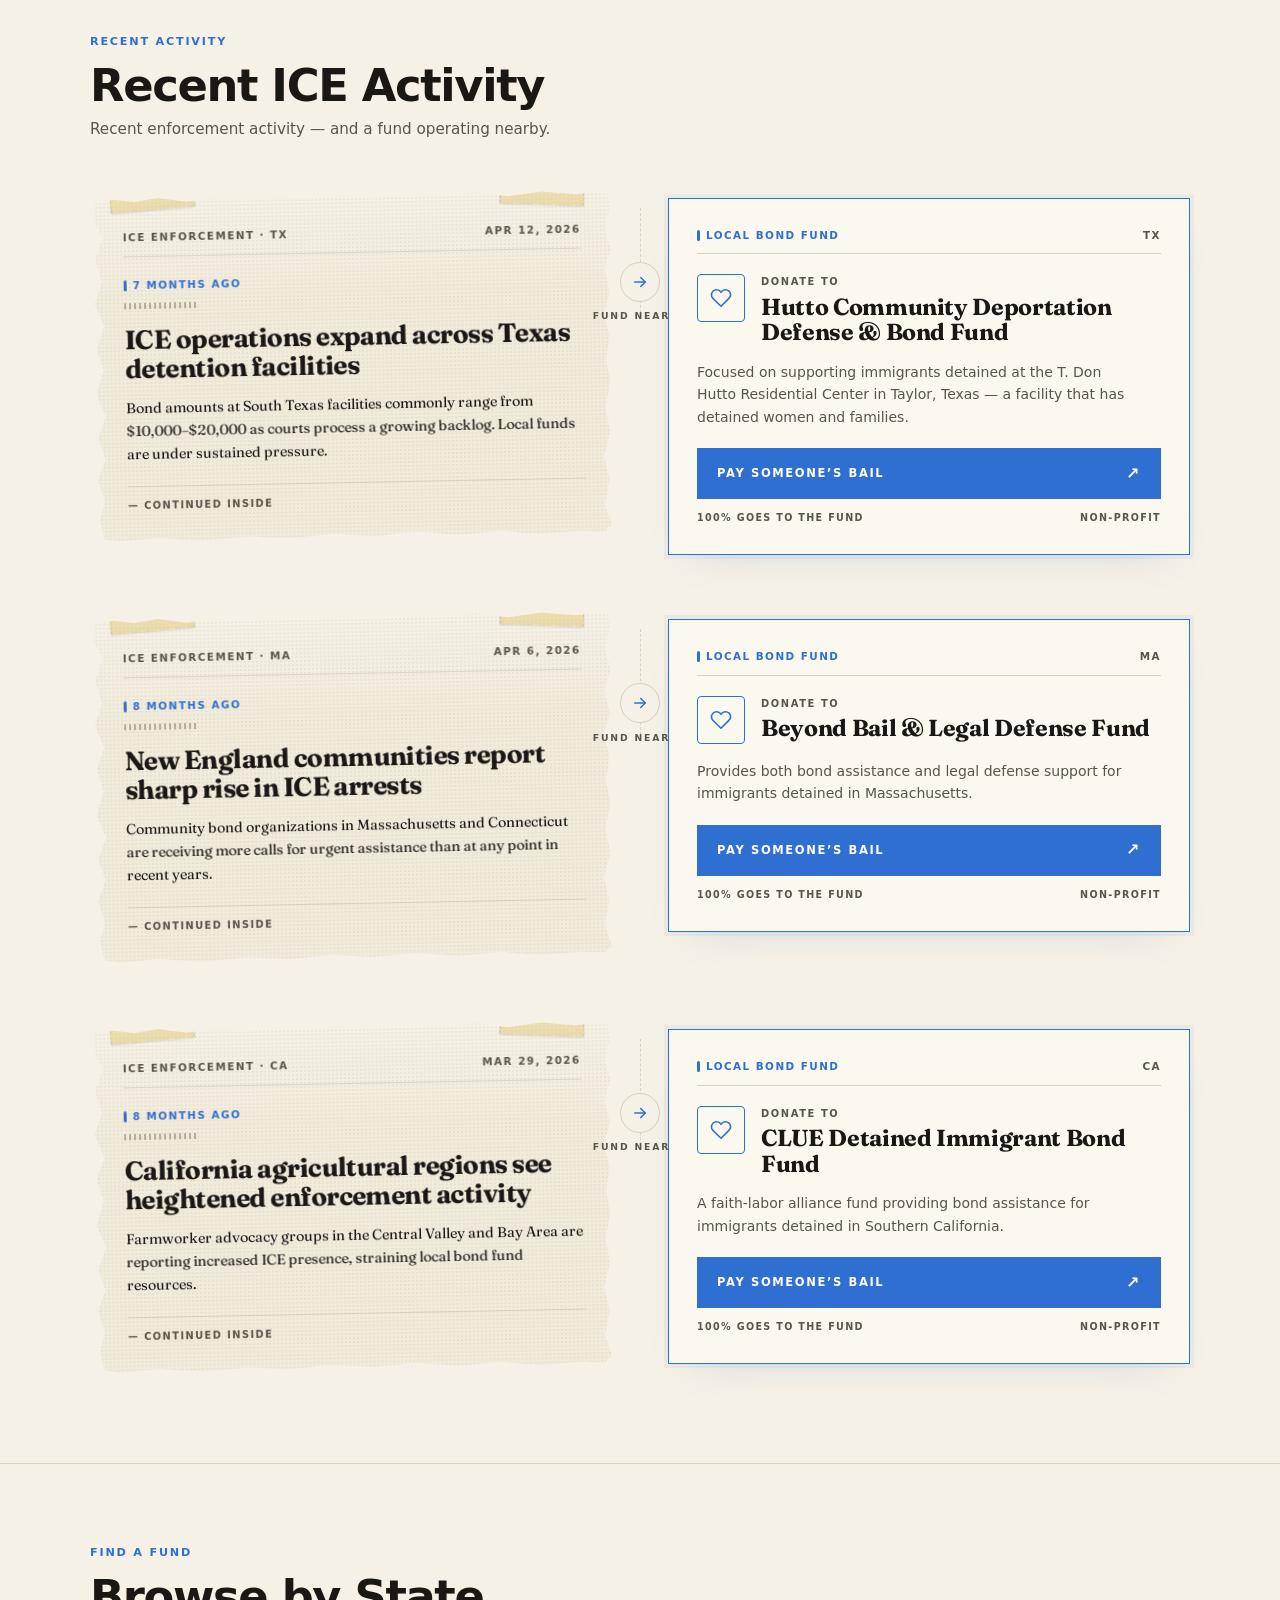
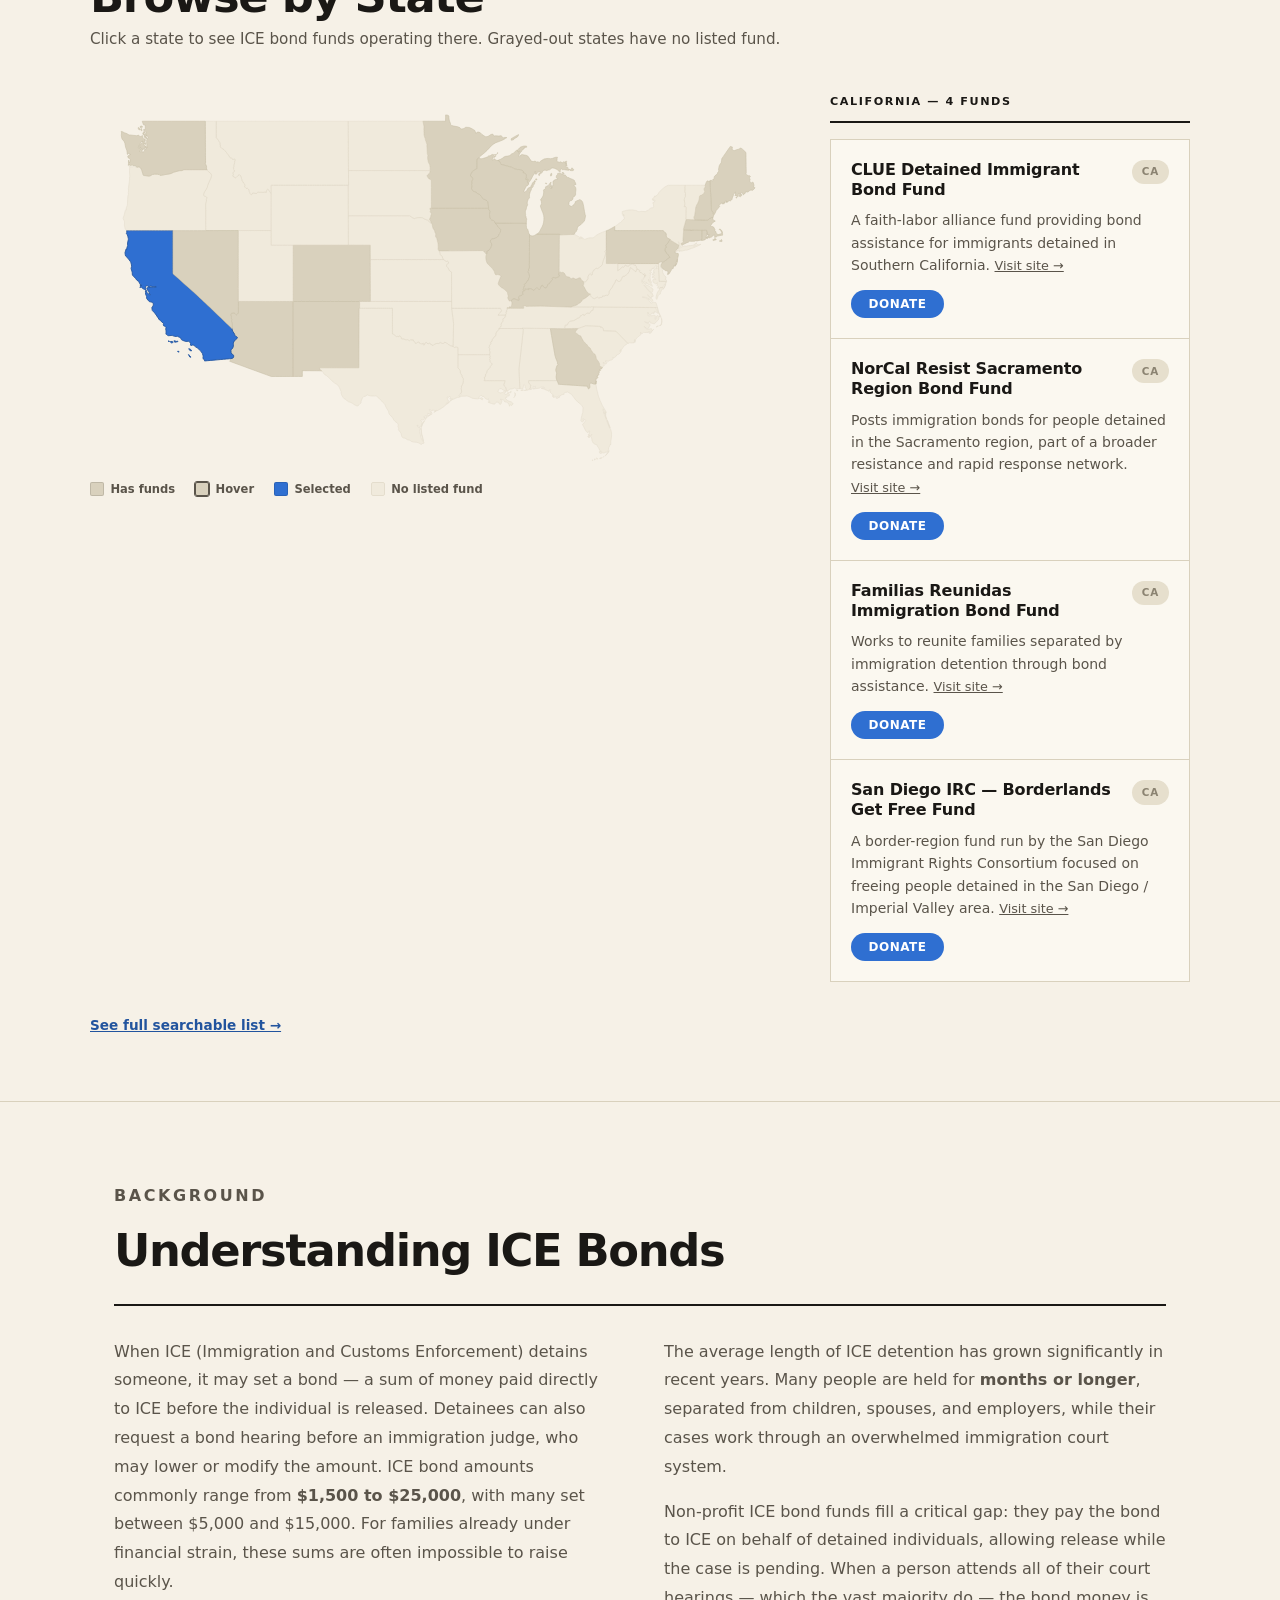
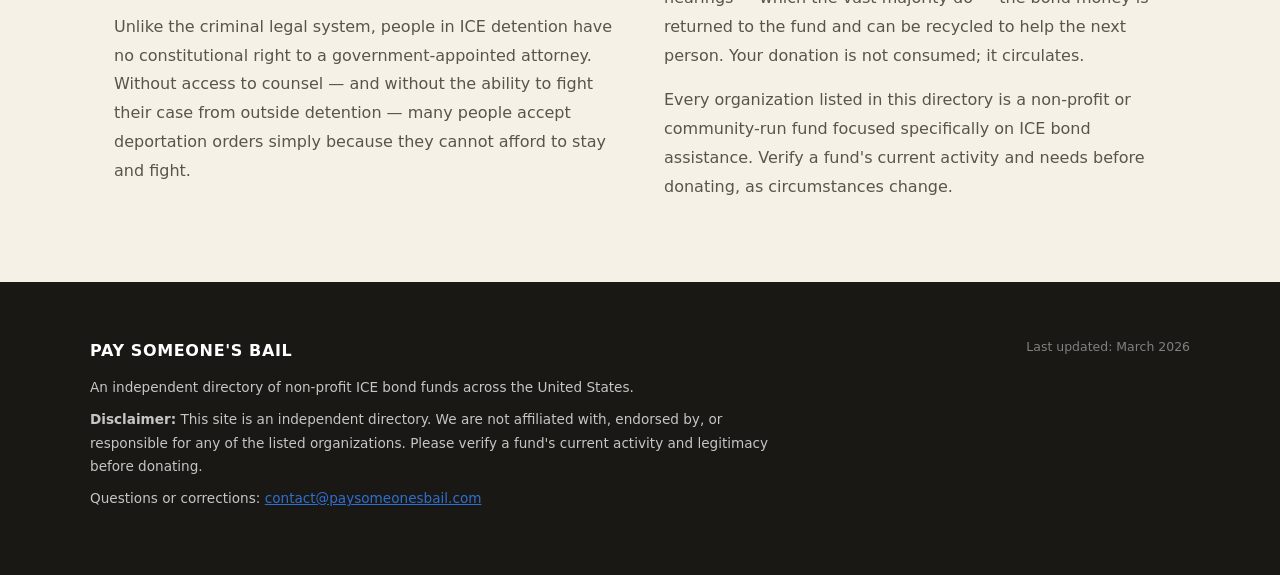
==== commit 3bc27949: "Add newspaper-clipping ICE activity module and copy/UI updates - Add Recent ICE Activity section: si" ====
--- a/index.html
+++ b/index.html
@@ -5,7 +5,10 @@
   <meta name="viewport" content="width=device-width, initial-scale=1.0" />
   <meta name="description" content="Find and support non-profit ICE bond funds across the United States. A directory of organizations helping detained immigrants pay their ICE bond and return home to their families." />
   <title>Pay Someone's Bail — ICE Bond Fund Directory</title>
-  <link rel="stylesheet" href="styles.css?v=3" />
+  <link rel="preconnect" href="https://fonts.googleapis.com">
+  <link rel="preconnect" href="https://fonts.gstatic.com" crossorigin>
+  <link href="https://fonts.googleapis.com/css2?family=Fraunces:ital,opsz,wght@0,9..144,700;0,9..144,900;1,9..144,700&display=swap" rel="stylesheet">
+  <link rel="stylesheet" href="styles.css?v=4" />
 </head>
 <body>
 
@@ -16,7 +19,7 @@
        ============================================================ -->
   <nav class="site-nav" aria-label="Site navigation">
     <div class="nav-inner">
-      <a href="index.html" class="nav-brand">Pay Someone's Bail</a>
+      <a href="index.html" class="nav-brand">pay someone's bail.</a>
 
       <button
         class="hamburger"
@@ -42,12 +45,13 @@
        ============================================================ -->
   <header class="hero" id="top">
     <div class="hero-inner">
-      <p class="section-label">Did you know you could...</p>
-      <h1>Pay Someone's <span class="highlight">Bail</span></h1>
-      <p class="tagline">Get someone get out of ICE detention right now</p>
+      <div class="hero-headline">
+        <div class="hero-line-lead">Ice is operating in</div>
+        <div class="hero-place-wrap"><span class="hero-place" id="hero-place">Texas.</span></div>
+        <div class="hero-line-too">A bond fund freeing immigrants <span class="hero-too-accent">is too.</span></div>
+      </div>
       <p class="intro">
-        Thousands of immigrants sit in ICE detention awaiting court hearings - and if granted, an ICE bond (often $5,000 to $20,000) allows them to return to their families and freely prepare their legal cases.
-        Grassroots bail funds run by non-profits around the nation pay these bonds for people who can't. Because bonds are returned when a case concludes, every dollar you give keeps working.
+        Thousands of immigrants sit in ICE detention awaiting court hearings — and if granted, an ICE bond allows them to freely prepare their legal cases. Grassroots non-profit bail funds pay bonds for people who can't.
       </p>
       <a href="#finder" class="hero-cta">Find a Fund to Support</a>
     </div>
@@ -58,9 +62,8 @@
        ============================================================ -->
   <section id="finder" aria-labelledby="qm-heading">
     <div class="qm-inner">
-      <p class="section-label">Quick Match</p>
       <h2 class="qm-heading" id="qm-heading">
-        Get someone <span class="qm-accent">out</span> right now.
+        Contribute funds to get someone <span class="qm-accent">out</span>.
       </h2>
 
       <div class="qm-actions">
@@ -75,9 +78,6 @@
       <!-- Random result -->
       <div class="qm-result-wrap" id="qm-result-random">
         <div class="qm-card" id="qm-card-random"></div>
-        <div class="qm-pick-another-wrap">
-          <button class="qm-pick-another-btn" id="btn-pick-another-random">Pick another &rarr;</button>
-        </div>
       </div>
 
       <!-- Texas result -->
@@ -88,9 +88,6 @@
           Bond funds here are under sustained pressure.
         </p>
         <div class="qm-card" id="qm-card-texas"></div>
-        <div class="qm-pick-another-wrap">
-          <button class="qm-pick-another-btn" id="btn-pick-another-texas">Pick another Texas fund &rarr;</button>
-        </div>
       </div>
     </div>
   </section>
@@ -125,6 +122,20 @@
       </div>
     </div>
   </div>
+
+  <!-- ============================================================
+       RECENT ICE ACTIVITY
+       ============================================================ -->
+  <section id="ice-activity" aria-labelledby="ice-activity-heading">
+    <div class="ice-activity-inner">
+      <p class="section-label">Recent Activity</p>
+      <h2 id="ice-activity-heading">Recent ICE Activity</h2>
+      <p class="ice-activity-intro">Recent enforcement activity — and a fund operating nearby.</p>
+      <div class="ice-activity-list" id="ice-activity-list">
+        <!-- populated by script.js after funds load -->
+      </div>
+    </div>
+  </section>
 
   <!-- ============================================================
        MAP DIRECTORY
--- a/styles.css
+++ b/styles.css
@@ -2,18 +2,18 @@
    DESIGN TOKENS
    ============================================================ */
 :root {
-  --color-nav:        #000000;
-  --color-accent:     #3cb54a;
-  --color-accent-dark:#2a9438;
-  --color-bg:         #ffffff;
-  --color-bg-alt:     #f5f5f5;
-  --color-bg-grid:    #ffffff;
-  --color-card:       #ffffff;
-  --color-text:       #111111;
-  --color-text-muted: #555555;
-  --color-tag-bg:     #111111;
+  --color-nav:        #1A1815;
+  --color-accent:     #2F6FD1;
+  --color-accent-dark:#22549E;
+  --color-bg:         #F6F1E7;
+  --color-bg-alt:     #EFE8D8;
+  --color-bg-grid:    #F6F1E7;
+  --color-card:       #FBF8F0;
+  --color-text:       #1A1815;
+  --color-text-muted: #5A544A;
+  --color-tag-bg:     #1A1815;
   --color-tag-text:   #ffffff;
-  --color-border:     #e2e2e2;
+  --color-border:     #D9D1BD;
 
   --font-sans:  'Inter', system-ui, -apple-system, 'Segoe UI', sans-serif;
 
@@ -77,11 +77,11 @@
   position: sticky;
   top: 0;
   z-index: 100;
-  background: #000;
+  background: #F6F1E7;
   height: var(--nav-height);
   display: flex;
   align-items: center;
-  border-bottom: 1px solid #222;
+  border-bottom: 1px solid #D9D1BD;
 }
 
 .nav-inner {
@@ -96,15 +96,15 @@
 }
 
 .nav-brand {
-  color: #fff;
+  color: var(--color-accent);
   font-family: var(--font-sans);
-  font-size: 1rem;
-  font-weight: 800;
+  font-size: 0.8rem;
+  font-weight: 600;
   text-decoration: none;
   white-space: nowrap;
   flex-shrink: 0;
-  letter-spacing: -0.01em;
-  text-transform: uppercase;
+  letter-spacing: 0.01em;
+  text-transform: none;
 }
 .nav-brand:hover { color: var(--color-accent); }
 
@@ -116,7 +116,7 @@
 }
 
 .nav-links a {
-  color: rgba(255,255,255,0.7);
+  color: #8B8371;
   text-decoration: none;
   font-size: 0.78rem;
   font-weight: 600;
@@ -129,7 +129,7 @@
 }
 .nav-links a:hover,
 .nav-links a.active {
-  background: rgba(255,85,0,0.2);
+  background: rgba(47,111,209,0.1);
   color: var(--color-accent);
 }
 
@@ -149,7 +149,7 @@
   display: block;
   width: 22px;
   height: 2px;
-  background: #fff;
+  background: #1A1815;
   border-radius: 2px;
   transition: transform 0.25s, opacity 0.25s;
 }
@@ -167,50 +167,62 @@
    HERO
    ============================================================ */
 
-/* Graph-paper grid helper (used on hero + bg-alt) */
 .hero {
-  background-color: #fff;
-  background-image:
-    linear-gradient(rgba(0,0,0,0.06) 1px, transparent 1px),
-    linear-gradient(90deg, rgba(0,0,0,0.06) 1px, transparent 1px);
-  background-size: 32px 32px;
+  background-color: #F6F1E7;
   color: var(--color-text);
   padding: 5.5rem 1.5rem 5rem;
   text-align: left;
   border-bottom: 1px solid var(--color-border);
 }
 
+/* ── Hero rotating headline ── */
+.hero-headline {
+  margin-bottom: 2rem;
+  max-width: 860px;
+}
+
+.hero-line-lead {
+  font-size: clamp(2.4rem, 5.5vw, 5rem);
+  font-weight: 900;
+  color: #1A1815;
+  letter-spacing: -0.035em;
+  line-height: 1.0;
+}
+
+.hero-place-wrap {
+  line-height: 1.1;
+  margin-top: 0.05em;
+}
+
+.hero-place {
+  background: var(--color-accent);
+  color: #fff;
+  padding: 0 0.14em;
+  border-radius: 4px;
+  font-size: clamp(2.4rem, 5.5vw, 5rem);
+  font-weight: 900;
+  letter-spacing: -0.035em;
+  display: inline;
+  transition: opacity 0.25s, transform 0.25s;
+}
+
+.hero-line-too {
+  font-size: clamp(2.4rem, 5.5vw, 5rem);
+  font-weight: 900;
+  color: #1A1815;
+  letter-spacing: -0.035em;
+  line-height: 1.1;
+  margin-top: 0.2em;
+}
+
+.hero-too-accent {
+  border-bottom: 4px solid var(--color-accent);
+  padding-bottom: 2px;
+}
+
 .hero-inner {
   max-width: var(--max-width);
   margin: 0 auto;
-}
-
-.hero h1 {
-  font-size: clamp(3rem, 8vw, 6.5rem);
-  color: #000;
-  margin-bottom: 1.25rem;
-  letter-spacing: -0.04em;
-  font-weight: 900;
-  line-height: 1.0;
-  max-width: 820px;
-}
-
-/* Orange highlight on a key word, echoing the "WORKS" highlight in screenshot 2 */
-.hero h1 .highlight {
-  background: var(--color-accent);
-  color: #fff;
-  padding: 0 0.12em;
-  display: inline;
-  border-radius: 4px;
-}
-
-.hero .tagline {
-  font-size: clamp(1rem, 2vw, 1.2rem);
-  color: var(--color-text-muted);
-  max-width: 580px;
-  margin-bottom: 1.5rem;
-  font-weight: 400;
-  line-height: 1.6;
 }
 
 .hero .intro {
@@ -263,10 +275,10 @@
 }
 
 .section-alt {
-  background-color: #fff;
+  background-color: #EFE8D8;
   background-image:
-    linear-gradient(rgba(0,0,0,0.045) 1px, transparent 1px),
-    linear-gradient(90deg, rgba(0,0,0,0.045) 1px, transparent 1px);
+    linear-gradient(rgba(0,0,0,0.03) 1px, transparent 1px),
+    linear-gradient(90deg, rgba(0,0,0,0.03) 1px, transparent 1px);
   background-size: 32px 32px;
   padding: 5rem 1.5rem;
   border-top: 1px solid var(--color-border);
@@ -280,14 +292,14 @@
 .section h2 {
   font-size: clamp(1.8rem, 3.5vw, 2.8rem);
   margin-bottom: 1.75rem;
-  color: #000;
+  color: #1A1815;
   font-weight: 900;
   letter-spacing: -0.03em;
 }
 .section-alt .section-inner h2 {
   font-size: clamp(1.8rem, 3.5vw, 2.8rem);
   margin-bottom: 1.75rem;
-  color: #000;
+  color: #1A1815;
   font-weight: 900;
   letter-spacing: -0.03em;
 }
@@ -306,7 +318,7 @@
   display: grid;
   grid-template-columns: 1fr 1fr;
   gap: 3rem;
-  border-top: 2px solid #000;
+  border-top: 2px solid #1A1815;
   padding-top: 2rem;
 }
 .education-body p { max-width: none; }
@@ -340,7 +352,7 @@
   font-family: var(--font-sans);
   font-weight: 800;
   margin-bottom: 0.6rem;
-  color: #000;
+  color: #1A1815;
   letter-spacing: -0.01em;
 }
 
@@ -352,11 +364,7 @@
   margin: 0;
 }
 
-@media (max-width: 768px) {
-  .why-grid { grid-template-columns: 1fr 1fr; }
-}
-
-@media (max-width: 480px) {
+@media (max-width: 900px) {
   .why-grid { grid-template-columns: 1fr; }
 }
 
@@ -375,13 +383,13 @@
 
 .directory-header {
   margin-bottom: 2.5rem;
-  border-bottom: 2px solid #000;
+  border-bottom: 2px solid #1A1815;
   padding-bottom: 1.5rem;
 }
 
 .directory-header h2 {
   font-size: clamp(1.8rem, 3.5vw, 2.8rem);
-  color: #000;
+  color: #1A1815;
   margin-bottom: 0.5rem;
   font-weight: 900;
   letter-spacing: -0.03em;
@@ -399,7 +407,7 @@
   align-items: center;
   gap: 0.75rem;
   background: var(--color-bg);
-  border: 2px solid #000;
+  border: 2px solid #1A1815;
   border-radius: 50px;
   padding: 0.65rem 1.25rem;
   max-width: 440px;
@@ -457,7 +465,7 @@
   align-items: center;
   justify-content: space-between;
   gap: 1rem;
-  border-bottom: 2px solid #000;
+  border-bottom: 2px solid #1A1815;
   padding-bottom: 0.75rem;
   margin-bottom: 1.75rem;
   cursor: pointer;
@@ -465,13 +473,13 @@
 
 .region-header h2 {
   font-size: 1.4rem;
-  color: #000;
+  color: #1A1815;
   font-weight: 900;
   letter-spacing: -0.02em;
 }
 
 .region-toggle {
-  background: #000;
+  background: #1A1815;
   border: none;
   border-radius: 50%;
   width: 30px;
@@ -502,7 +510,7 @@
   font-weight: 800;
   letter-spacing: 0.14em;
   text-transform: uppercase;
-  color: #000;
+  color: #1A1815;
   margin-bottom: 1rem;
   padding-left: 0;
   display: flex;
@@ -535,17 +543,17 @@
   transition: background 0.15s;
 }
 .fund-card:hover {
-  background: #fafafa;
+  background: #EFE8D8;
 }
 
 .fund-card[data-url-status="unconfirmed"] {
-  background: #fafafa;
+  background: #F0EBD8;
 }
 
 .fund-name {
   font-size: 1rem;
   font-weight: 800;
-  color: #000;
+  color: #1A1815;
   line-height: 1.25;
   font-family: var(--font-sans);
   letter-spacing: -0.01em;
@@ -560,8 +568,8 @@
 
 .fund-tag {
   display: inline-block;
-  background: #efefef;
-  color: #888;
+  background: #E6DFCD;
+  color: #8B8371;
   font-size: 0.65rem;
   flex-shrink: 0;
   font-weight: 800;
@@ -578,7 +586,7 @@
   white-space: nowrap;
 }
 .fund-desc-link:hover {
-  color: #000;
+  color: #1A1815;
 }
 
 .fund-desc {
@@ -625,18 +633,18 @@
 
 
 .btn-search {
-  background: #f0f0f0;
-  color: #555;
+  background: #EFE8D8;
+  color: #5A544A;
   border: 1px solid var(--color-border);
   font-weight: 700;
 }
-.btn-search:hover { background: #e0e0e0; color: #000; }
+.btn-search:hover { background: #E6DFCD; color: #1A1815; }
 
 /* ============================================================
    FOOTER
    ============================================================ */
 .site-footer {
-  background: #000;
+  background: #1A1815;
   color: rgba(255,255,255,0.75);
   padding: 3.5rem 1.5rem;
   margin-top: 0;
@@ -685,7 +693,7 @@
   position: fixed;
   bottom: 2rem;
   right: 1.5rem;
-  background: #000;
+  background: #1A1815;
   color: #fff;
   border: none;
   border-radius: 50%;
@@ -738,11 +746,12 @@
     top: var(--nav-height);
     left: 0;
     right: 0;
-    background: #000;
+    background: #F6F1E7;
     flex-direction: column;
     padding: 0.75rem 1rem 1rem;
     gap: 0.1rem;
-    box-shadow: 0 4px 12px rgba(0,0,0,0.35);
+    box-shadow: 0 4px 12px rgba(0,0,0,0.15);
+    border-bottom: 1px solid #D9D1BD;
   }
   .nav-links.open { display: flex; }
   .nav-links a {
@@ -781,11 +790,7 @@
    FINDER — Quick Match
    ============================================================ */
 #finder {
-  background-color: #fff;
-  background-image:
-    linear-gradient(rgba(0,0,0,0.045) 1px, transparent 1px),
-    linear-gradient(90deg, rgba(0,0,0,0.045) 1px, transparent 1px);
-  background-size: 32px 32px;
+  background-color: #EFE8D8;
   padding: 5rem 1.5rem;
   border-top: 1px solid var(--color-border);
   border-bottom: 1px solid var(--color-border);
@@ -796,7 +801,7 @@
 .qm-heading {
   font-size: clamp(1.8rem, 3.5vw, 2.8rem);
   font-weight: 900; letter-spacing: -0.03em;
-  color: #000; margin-bottom: 2rem; line-height: 1.1;
+  color: #1A1815; margin-bottom: 2rem; line-height: 1.1;
 }
 .qm-heading .qm-accent { color: var(--color-accent); }
 
@@ -819,23 +824,23 @@
 }
 .qm-btn--primary:hover { background: var(--color-accent-dark); border-color: var(--color-accent-dark); }
 .qm-btn--secondary {
-  background: transparent; color: #000; border-color: #000;
-}
-.qm-btn--secondary:hover { background: #000; color: #fff; }
+  background: transparent; color: #1A1815; border-color: #1A1815;
+}
+.qm-btn--secondary:hover { background: #1A1815; color: #fff; }
 
 .qm-result-wrap { margin-top: 2.5rem; display: none; }
 .qm-result-wrap.visible { display: block; }
 
 .qm-card {
-  background: #fff; border: 2px solid #000;
+  background: #FBF8F0; border: 2px solid #1A1815;
   border-radius: var(--radius); padding: 1.75rem;
   display: flex; flex-direction: column; gap: 0.75rem;
   max-width: 520px; margin: 0 auto; text-align: left;
   box-shadow: var(--shadow);
 }
-.qm-fund-name { font-size: 1rem; font-weight: 800; color: #000; line-height: 1.25; letter-spacing: -0.01em; }
+.qm-fund-name { font-size: 1rem; font-weight: 800; color: #1A1815; line-height: 1.25; letter-spacing: -0.01em; }
 .qm-fund-tag {
-  display: inline-block; background: #111; color: #fff;
+  display: inline-block; background: #1A1815; color: #fff;
   font-size: 0.65rem; font-weight: 800; letter-spacing: 0.1em;
   text-transform: uppercase; padding: 0.22rem 0.6rem;
   border-radius: 50px; width: fit-content;
@@ -851,26 +856,374 @@
   text-decoration: underline; padding: 0;
   transition: color 0.15s;
 }
-.qm-pick-another-btn:hover { color: #000; }
+.qm-pick-another-btn:hover { color: #1A1815; }
 
 .qm-context-note {
   font-size: 0.82rem; color: var(--color-text-muted); line-height: 1.6;
   margin-bottom: 1.25rem; max-width: 520px; margin-left: auto; margin-right: auto;
   text-align: left;
-  background: #fff8f5; border-left: 3px solid var(--color-accent);
+  background: #EBE4D4; border-left: 3px solid var(--color-accent);
   padding: 0.75rem 1rem; border-radius: 0 var(--radius) var(--radius) 0;
 }
 
 /* ============================================================
+   RECENT ICE ACTIVITY SECTION
+   ============================================================ */
+#ice-activity {
+  background: var(--color-bg);
+  padding: 5rem 1.5rem 5.5rem;
+  border-top: 1px solid var(--color-border);
+  border-bottom: 1px solid var(--color-border);
+}
+
+.ice-activity-inner {
+  max-width: var(--max-width);
+  margin: 0 auto;
+}
+
+.ice-activity-inner h2 {
+  font-size: clamp(1.8rem, 3.5vw, 2.8rem);
+  font-weight: 900;
+  letter-spacing: -0.03em;
+  color: #1A1815;
+  margin-bottom: 0.4rem;
+  line-height: 1.1;
+}
+
+.ice-activity-intro {
+  font-size: 0.95rem;
+  color: var(--color-text-muted);
+  margin-bottom: 3.5rem;
+}
+
+.ice-activity-list {
+  display: flex;
+  flex-direction: column;
+  gap: 4rem;
+}
+
+/* Each paired row */
+.ice-pair {
+  display: grid;
+  grid-template-columns: 1fr 56px 1fr;
+  gap: 0;
+  align-items: start;
+  position: relative;
+}
+
+/* ── News clipping card ── */
+.ice-news-card {
+  background: #F2ECDB;
+  padding: 2rem 2rem 1.75rem;
+  position: relative;
+  transform: rotate(-1.1deg);
+  transform-origin: top left;
+  filter: drop-shadow(0 2px 1px rgba(0,0,0,0.06))
+          drop-shadow(0 18px 30px rgba(0,0,0,0.16));
+  background-image:
+    radial-gradient(rgba(0,0,0,0.045) 1px, transparent 1px),
+    linear-gradient(180deg, rgba(255,255,255,0.32), transparent 30%),
+    repeating-linear-gradient(0deg, rgba(0,0,0,0.012) 0 1px, transparent 1px 3px);
+  background-size: 4px 4px, auto, auto;
+  -webkit-mask-image: url("data:image/svg+xml;utf8,<svg xmlns='http://www.w3.org/2000/svg' viewBox='0 0 400 500' preserveAspectRatio='none'><path d='M4,6 L18,3 L34,7 L52,2 L74,8 L96,3 L118,9 L140,4 L166,8 L192,3 L216,9 L242,4 L268,8 L294,2 L320,9 L346,3 L372,8 L396,4 L398,28 L394,58 L398,88 L393,118 L397,150 L392,180 L396,214 L393,248 L396,280 L392,316 L395,352 L390,388 L394,420 L390,456 L395,486 L390,496 L370,494 L340,498 L310,492 L278,497 L246,491 L214,496 L180,492 L148,497 L116,493 L82,498 L48,493 L18,497 L6,493 L3,466 L7,438 L2,408 L8,378 L3,348 L9,316 L2,284 L8,250 L3,218 L9,186 L2,154 L8,122 L3,90 L9,58 L2,30 Z' fill='black'/></svg>");
+  -webkit-mask-size: 100% 100%;
+  -webkit-mask-repeat: no-repeat;
+          mask-image: url("data:image/svg+xml;utf8,<svg xmlns='http://www.w3.org/2000/svg' viewBox='0 0 400 500' preserveAspectRatio='none'><path d='M4,6 L18,3 L34,7 L52,2 L74,8 L96,3 L118,9 L140,4 L166,8 L192,3 L216,9 L242,4 L268,8 L294,2 L320,9 L346,3 L372,8 L396,4 L398,28 L394,58 L398,88 L393,118 L397,150 L392,180 L396,214 L393,248 L396,280 L392,316 L395,352 L390,388 L394,420 L390,456 L395,486 L390,496 L370,494 L340,498 L310,492 L278,497 L246,491 L214,496 L180,492 L148,497 L116,493 L82,498 L48,493 L18,497 L6,493 L3,466 L7,438 L2,408 L8,378 L3,348 L9,316 L2,284 L8,250 L3,218 L9,186 L2,154 L8,122 L3,90 L9,58 L2,30 Z' fill='black'/></svg>");
+          mask-size: 100% 100%;
+          mask-repeat: no-repeat;
+}
+
+/* Tape strips */
+.ice-news-card::before,
+.ice-news-card::after {
+  content: "";
+  position: absolute;
+  width: 84px;
+  height: 22px;
+  background: linear-gradient(180deg, rgba(237,220,155,0.72), rgba(222,200,128,0.55));
+  box-shadow: 0 1px 2px rgba(0,0,0,0.12);
+  border-left: 1px dashed rgba(0,0,0,0.12);
+  border-right: 1px dashed rgba(0,0,0,0.12);
+  z-index: 3;
+  pointer-events: none;
+}
+.ice-news-card::before { top: -9px; left: 20px; transform: rotate(-4deg); }
+.ice-news-card::after  { top: -7px; right: 28px; transform: rotate(3deg); }
+
+.ice-news-masthead {
+  display: flex;
+  justify-content: space-between;
+  align-items: center;
+  font-size: 0.65rem;
+  font-weight: 700;
+  letter-spacing: 0.14em;
+  text-transform: uppercase;
+  color: var(--color-text-muted);
+  padding-bottom: 0.6rem;
+  border-bottom: 1px solid rgba(0,0,0,0.1);
+  margin-bottom: 1rem;
+}
+
+.ice-news-recency {
+  display: inline-flex;
+  align-items: center;
+  gap: 6px;
+  color: var(--color-accent);
+  font-size: 0.65rem;
+  font-weight: 700;
+  letter-spacing: 0.14em;
+  text-transform: uppercase;
+  margin-bottom: 0.6rem;
+}
+
+.ice-news-recency::before {
+  content: "";
+  width: 3px;
+  height: 11px;
+  background: var(--color-accent);
+  border-radius: 2px;
+  flex-shrink: 0;
+}
+
+.ice-rule-deco {
+  width: 72px;
+  height: 6px;
+  background-image: repeating-linear-gradient(90deg, var(--color-text-muted) 0 2px, transparent 2px 5px);
+  opacity: 0.4;
+  margin: 0 0 1rem;
+}
+
+.ice-news-headline {
+  font-family: 'Fraunces', Georgia, serif;
+  font-size: clamp(1.25rem, 2.5vw, 1.65rem);
+  font-weight: 700;
+  color: #1A1815;
+  line-height: 1.1;
+  letter-spacing: -0.02em;
+  margin-bottom: 0.85rem;
+}
+
+.ice-news-dek {
+  font-family: 'Fraunces', Georgia, serif;
+  font-size: 0.9rem;
+  color: var(--color-text);
+  line-height: 1.6;
+  max-width: 54ch;
+}
+
+.ice-news-byline {
+  margin-top: 1.25rem;
+  padding-top: 0.7rem;
+  border-top: 1px solid rgba(0,0,0,0.1);
+  font-size: 0.62rem;
+  font-weight: 600;
+  letter-spacing: 0.14em;
+  text-transform: uppercase;
+  color: var(--color-text-muted);
+}
+
+/* ── Connector column ── */
+.ice-connector {
+  display: flex;
+  flex-direction: column;
+  align-items: center;
+  justify-content: center;
+  padding-top: 4rem;
+  position: relative;
+  gap: 0.4rem;
+}
+
+.ice-connector::before {
+  content: "";
+  position: absolute;
+  top: 8%;
+  bottom: 8%;
+  left: 50%;
+  width: 1px;
+  border-left: 1px dashed var(--color-border);
+}
+
+.ice-connector-badge {
+  position: relative;
+  width: 40px;
+  height: 40px;
+  border-radius: 50%;
+  background: var(--color-bg);
+  border: 1px solid var(--color-border);
+  display: flex;
+  align-items: center;
+  justify-content: center;
+  color: var(--color-accent);
+}
+
+.ice-connector-badge svg { width: 18px; height: 18px; }
+
+.ice-connector-caption {
+  position: relative;
+  font-size: 0.58rem;
+  font-weight: 700;
+  letter-spacing: 0.2em;
+  text-transform: uppercase;
+  color: var(--color-text-muted);
+  white-space: nowrap;
+  text-align: center;
+}
+
+/* ── Fund card (right side) ── */
+.ice-fund-card {
+  background: var(--color-card);
+  border: 1.5px solid var(--color-accent);
+  padding: 1.75rem;
+  box-shadow: 0 0 0 4px rgba(47,111,209,0.06), 0 20px 40px -28px rgba(47,111,209,0.25);
+  display: flex;
+  flex-direction: column;
+  position: relative;
+}
+
+.ice-fund-masthead {
+  display: flex;
+  justify-content: space-between;
+  align-items: center;
+  font-size: 0.65rem;
+  font-weight: 700;
+  letter-spacing: 0.14em;
+  text-transform: uppercase;
+  padding-bottom: 0.6rem;
+  border-bottom: 1px solid var(--color-border);
+  margin-bottom: 1.25rem;
+  color: var(--color-text-muted);
+}
+
+.ice-fund-masthead .ice-fund-label {
+  display: inline-flex;
+  align-items: center;
+  gap: 6px;
+  color: var(--color-accent);
+  font-weight: 600;
+}
+
+.ice-fund-masthead .ice-fund-label::before {
+  content: "";
+  width: 3px;
+  height: 11px;
+  background: var(--color-accent);
+  border-radius: 2px;
+}
+
+.ice-fund-top {
+  display: flex;
+  gap: 1rem;
+  align-items: flex-start;
+  margin-bottom: 1rem;
+}
+
+.ice-fund-glyph {
+  width: 48px;
+  height: 48px;
+  flex-shrink: 0;
+  border: 1.5px solid var(--color-accent);
+  border-radius: 4px;
+  display: flex;
+  align-items: center;
+  justify-content: center;
+  color: var(--color-accent);
+}
+
+.ice-fund-glyph svg { width: 22px; height: 22px; }
+
+.ice-fund-donate-label {
+  font-size: 0.62rem;
+  font-weight: 700;
+  letter-spacing: 0.16em;
+  text-transform: uppercase;
+  color: var(--color-text-muted);
+  margin-bottom: 0.2rem;
+}
+
+.ice-fund-name {
+  font-family: 'Fraunces', Georgia, serif;
+  font-size: clamp(1.15rem, 2.2vw, 1.45rem);
+  font-weight: 700;
+  color: #1A1815;
+  line-height: 1.1;
+  letter-spacing: -0.015em;
+}
+
+.ice-fund-desc {
+  font-size: 0.875rem;
+  color: var(--color-text-muted);
+  line-height: 1.6;
+  margin: 0 0 1.25rem;
+  max-width: 50ch;
+}
+
+.ice-fund-cta {
+  display: flex;
+  align-items: center;
+  justify-content: space-between;
+  background: var(--color-accent);
+  color: #fff;
+  padding: 1rem 1.25rem;
+  font-size: 0.72rem;
+  font-weight: 700;
+  letter-spacing: 0.14em;
+  text-transform: uppercase;
+  text-decoration: none;
+  margin-bottom: 0.7rem;
+  transition: background 0.15s, transform 0.15s;
+}
+
+.ice-fund-cta:hover {
+  background: var(--color-accent-dark);
+  color: #fff;
+  transform: translateY(-1px);
+}
+
+.ice-cta-arrow { font-size: 1rem; line-height: 1; }
+
+.ice-fund-fine {
+  display: flex;
+  justify-content: space-between;
+  font-size: 0.6rem;
+  font-weight: 600;
+  letter-spacing: 0.14em;
+  text-transform: uppercase;
+  color: var(--color-text-muted);
+}
+
+/* Loading / empty state */
+.ice-activity-loading {
+  color: var(--color-text-muted);
+  font-size: 0.9rem;
+  padding: 2rem 0;
+}
+
+@media (max-width: 768px) {
+  .ice-pair { grid-template-columns: 1fr; gap: 1.5rem; }
+  .ice-connector { display: none; }
+  .ice-news-card { transform: none; filter: drop-shadow(0 2px 8px rgba(0,0,0,0.1)); }
+  .ice-fund-card {
+    border-top: none;
+    border-left: 3px solid var(--color-accent);
+    border-right: 1.5px solid var(--color-accent);
+    border-bottom: 1.5px solid var(--color-accent);
+  }
+}
+
+@media (max-width: 640px) {
+  #ice-activity { padding: 3rem 1.25rem; }
+}
+
+/* ============================================================
    FINDER — Map Directory
    ============================================================ */
 #map-directory {
-  background: #fff; padding: 5rem 1.5rem 4rem;
+  background: #F6F1E7; padding: 5rem 1.5rem 4rem;
   border-bottom: 1px solid var(--color-border);
 }
 .map-dir-inner { max-width: var(--max-width); margin: 0 auto; }
 .map-dir-inner h2 {
-  font-size: clamp(1.8rem, 3.5vw, 2.8rem); color: #000;
+  font-size: clamp(1.8rem, 3.5vw, 2.8rem); color: #1A1815;
   font-weight: 900; letter-spacing: -0.03em; margin-bottom: 0.4rem; line-height: 1.1;
 }
 .map-dir-intro { font-size: 0.95rem; color: var(--color-text-muted); margin-bottom: 2.5rem; }
@@ -886,25 +1239,25 @@
 
 #fund-map path {
   outline: none;
-  fill: #e8e8e8;
-  stroke: #c8c8c8;
+  fill: #D9D1BD;
+  stroke: #C8BFA8;
   stroke-width: 0.5;
   transition: stroke 0.12s, stroke-width 0.12s, fill 0.12s;
 }
 .map-state--has-funds { cursor: pointer; }
 .map-state--has-funds:hover { stroke: #555 !important; stroke-width: 1.5 !important; }
-.map-state--selected { fill: var(--color-accent) !important; stroke: #2a9438 !important; stroke-width: 0.75 !important; }
-.map-state--no-funds { fill: #f2f2f2 !important; stroke: #ddd !important; cursor: default; opacity: 0.6; }
+.map-state--selected { fill: var(--color-accent) !important; stroke: #22549E !important; stroke-width: 0.75 !important; }
+.map-state--no-funds { fill: #EDE6D5 !important; stroke: #D9D1BD !important; cursor: default; opacity: 0.6; }
 
 .map-legend {
   display: flex; gap: 1.25rem; flex-wrap: wrap; margin-top: 1rem;
 }
 .map-legend-item { display: flex; align-items: center; gap: 0.4rem; font-size: 0.72rem; color: var(--color-text-muted); font-weight: 600; }
 .map-legend-swatch { width: 14px; height: 14px; border-radius: 2px; border: 1px solid rgba(0,0,0,0.12); flex-shrink: 0; }
-.swatch-has { background: #e8e8e8; }
-.swatch-hover { background: #e8e8e8; border-color: #555; outline: 1px solid #555; }
+.swatch-has { background: #D9D1BD; }
+.swatch-hover { background: #D9D1BD; border-color: #5A544A; outline: 1px solid #5A544A; }
 .swatch-selected { background: var(--color-accent); }
-.swatch-none { background: #f2f2f2; border-color: #ddd; opacity: 0.6; }
+.swatch-none { background: #EDE6D5; border-color: #D9D1BD; opacity: 0.6; }
 
 .map-result-panel { min-height: 200px; }
 .map-result-placeholder {
@@ -915,23 +1268,23 @@
 }
 .state-result-heading {
   font-size: 0.7rem; font-weight: 800; letter-spacing: 0.14em;
-  text-transform: uppercase; color: #000;
+  text-transform: uppercase; color: #1A1815;
   margin-bottom: 1rem; padding-bottom: 0.6rem;
-  border-bottom: 2px solid #000;
+  border-bottom: 2px solid #1A1815;
 }
 .state-fund-list {
   display: flex; flex-direction: column; gap: 1px;
   background: var(--color-border); border: 1px solid var(--color-border);
 }
 .state-fund-card {
-  background: #fff; padding: 1.25rem;
+  background: #FBF8F0; padding: 1.25rem;
   display: flex; flex-direction: column; gap: 0.6rem;
   transition: background 0.1s;
 }
-.state-fund-card:hover { background: #fafafa; }
-
-.btn-search-sm { background: #f0f0f0; color: #555; border: 1px solid var(--color-border); font-size: 0.7rem; font-weight: 700; padding: 0.42rem 0.9rem; }
-.btn-search-sm:hover { background: #e0e0e0; color: #000; }
+.state-fund-card:hover { background: #EFE8D8; }
+
+.btn-search-sm { background: #EFE8D8; color: #5A544A; border: 1px solid var(--color-border); font-size: 0.7rem; font-weight: 700; padding: 0.42rem 0.9rem; }
+.btn-search-sm:hover { background: #E6DFCD; color: #1A1815; }
 
 .map-see-all { margin-top: 2rem; font-size: 0.85rem; }
 .map-see-all a { color: var(--color-accent-dark); font-weight: 700; text-decoration: underline; }
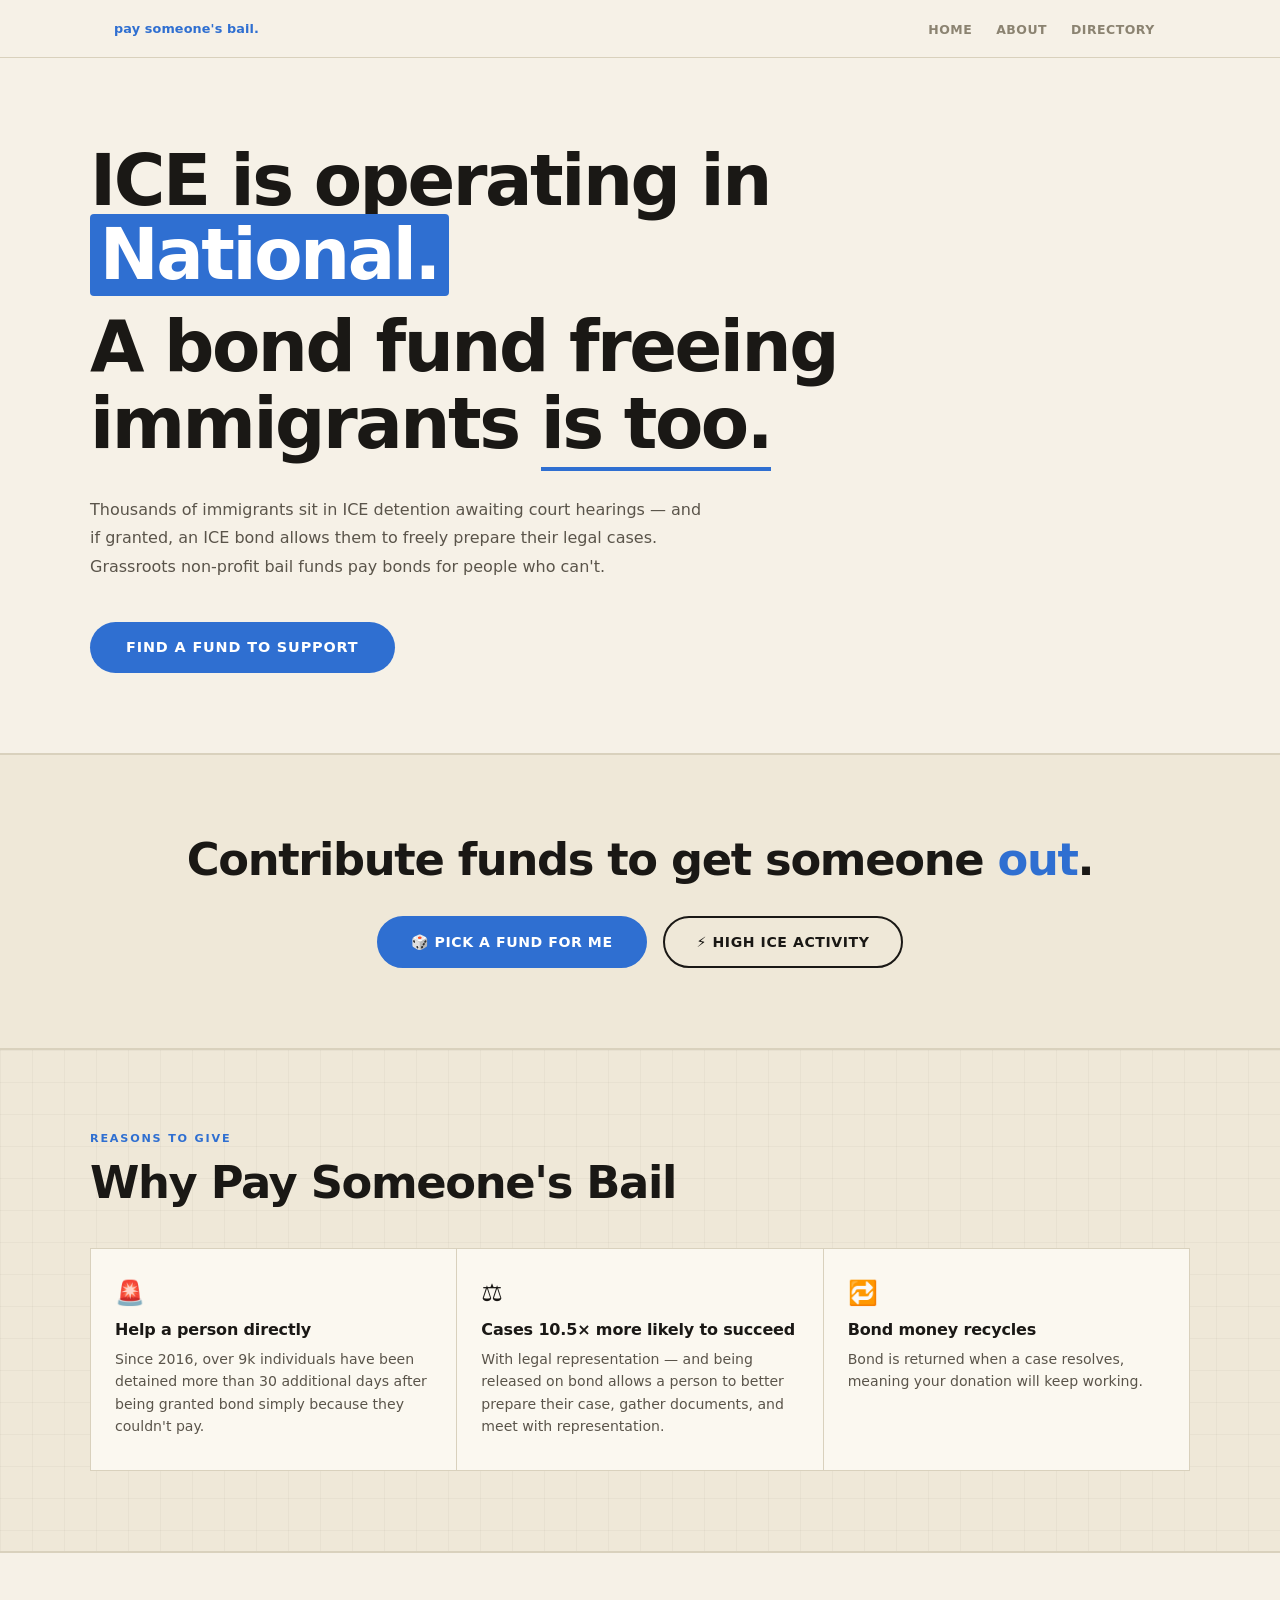
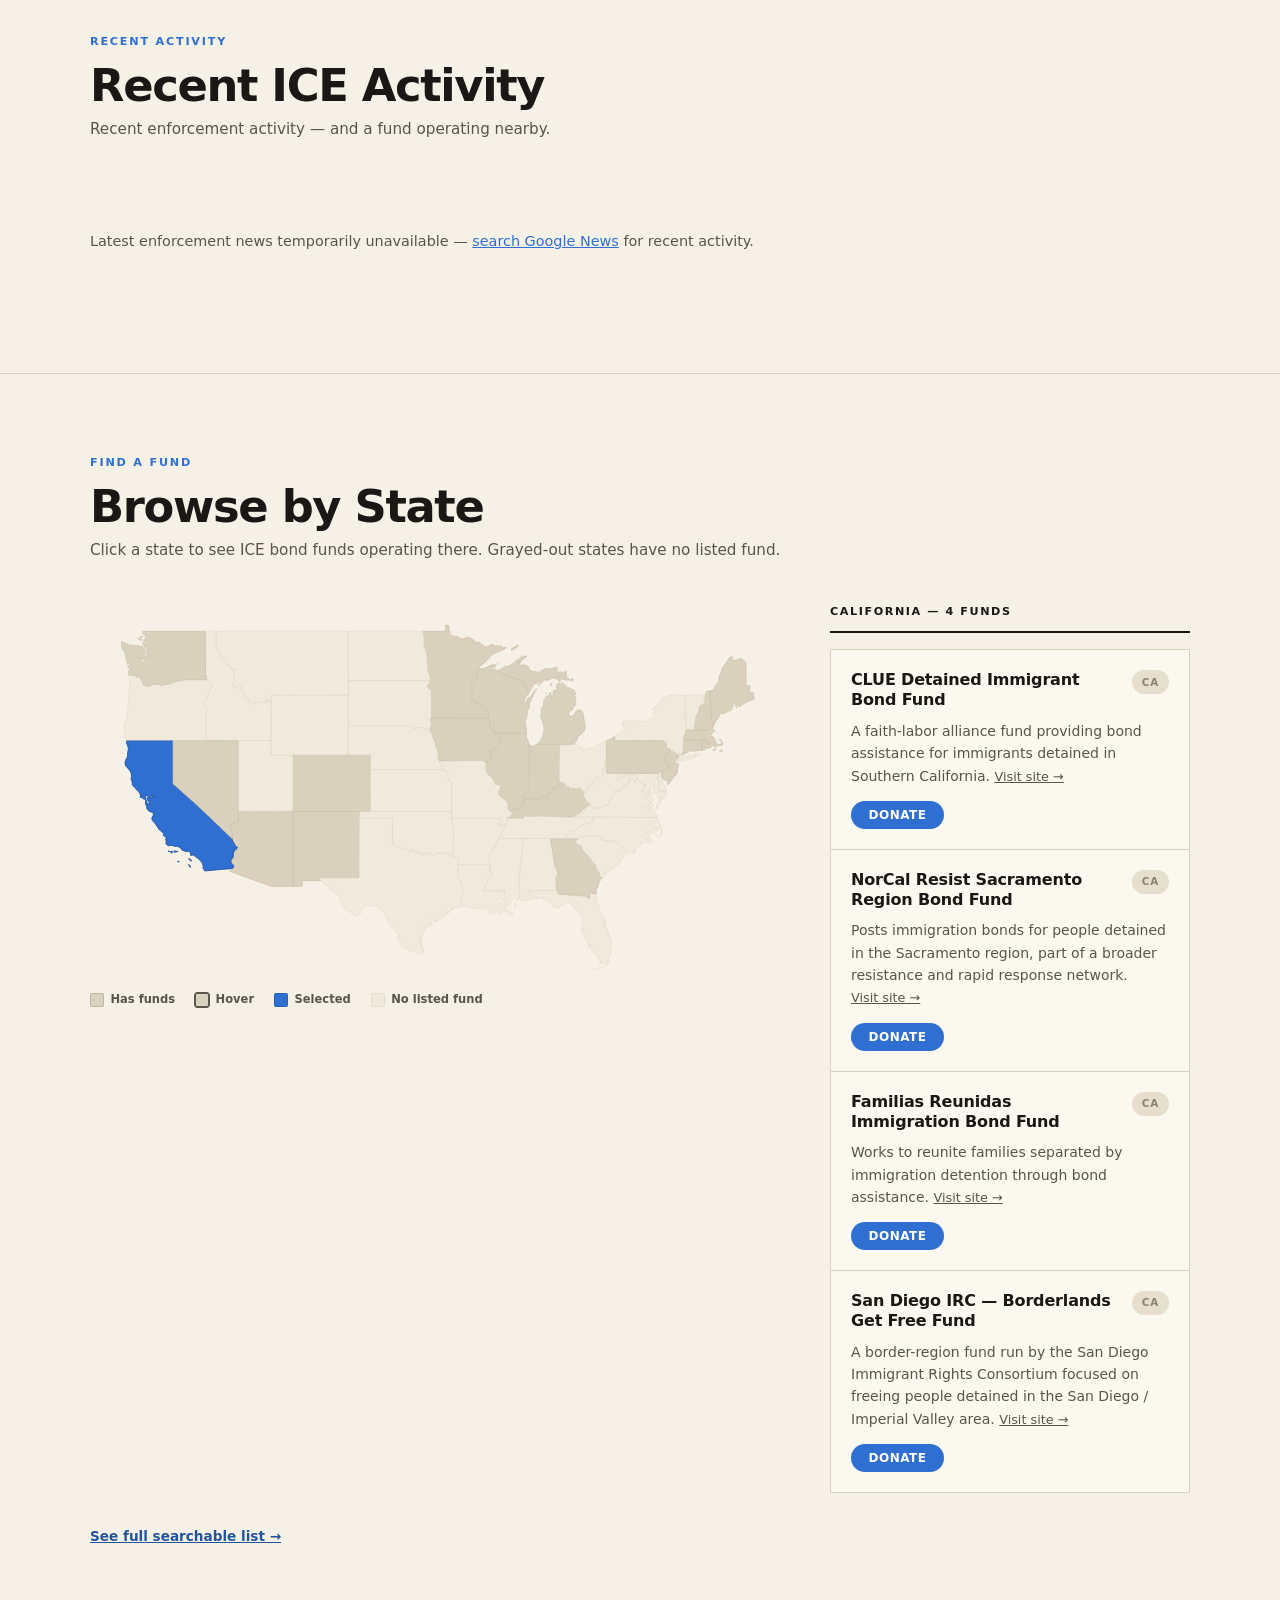
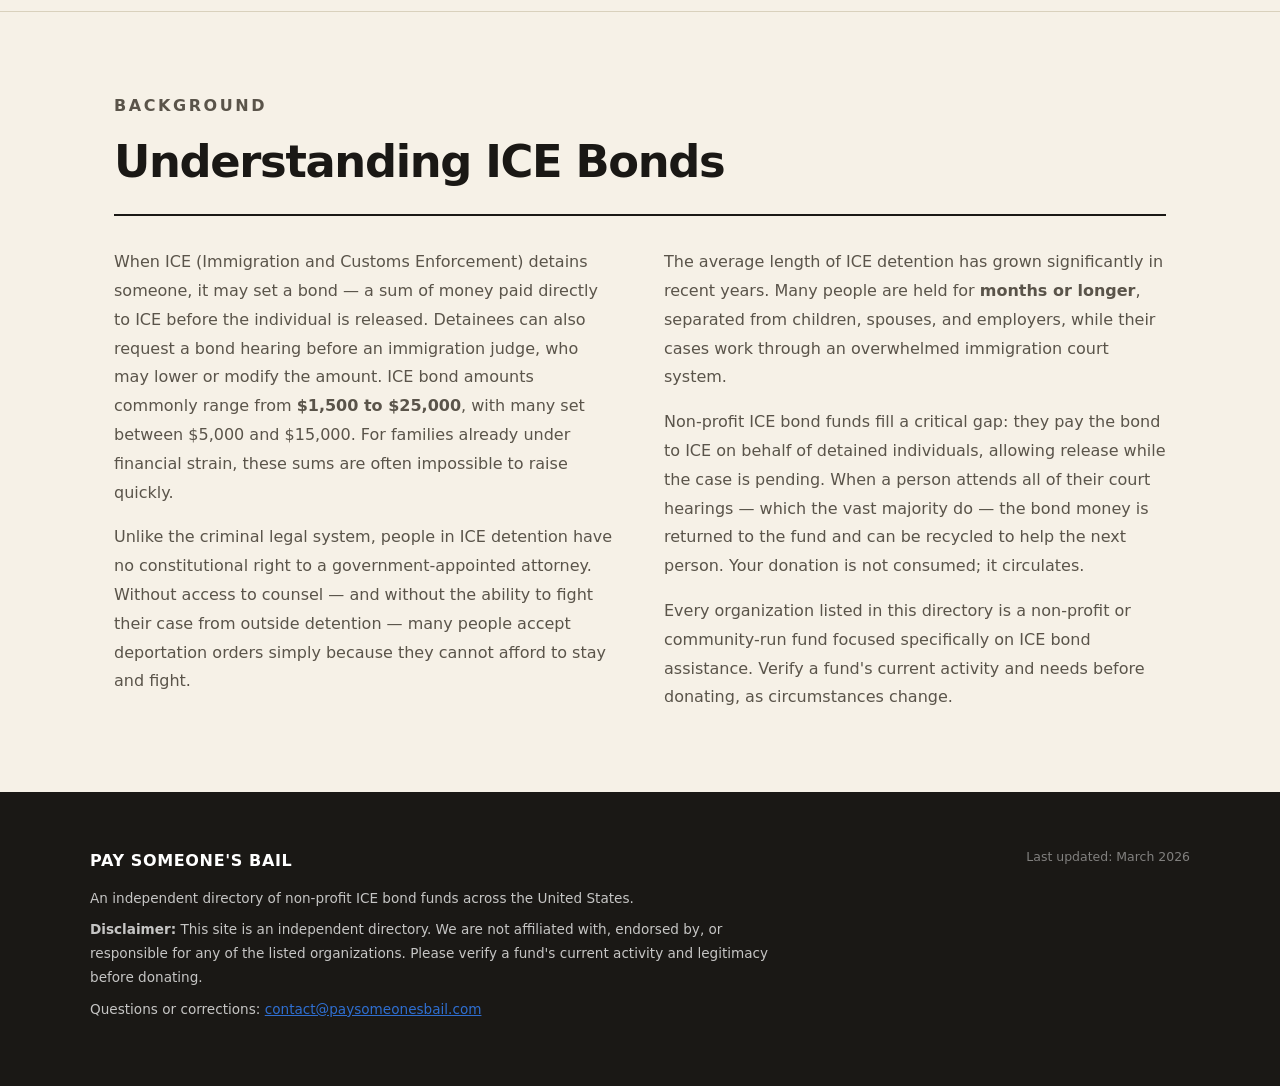
==== commit 3cb601ce: "Hero updates, multi-state pills, Give $5 CTA, dynamic place rotation - "Ice" → "ICE" in hero headlin" ====
--- a/index.html
+++ b/index.html
@@ -46,9 +46,9 @@
   <header class="hero" id="top">
     <div class="hero-inner">
       <div class="hero-headline">
-        <div class="hero-line-lead">Ice is operating in</div>
+        <div class="hero-line-lead">ICE is operating in</div>
         <div class="hero-place-wrap"><span class="hero-place" id="hero-place">Texas.</span></div>
-        <div class="hero-line-too">A bond fund freeing immigrants <span class="hero-too-accent">is too.</span></div>
+        <div class="hero-line-too">A bond fund freeing<br>immigrants <span class="hero-too-accent">is too.</span></div>
       </div>
       <p class="intro">
         Thousands of immigrants sit in ICE detention awaiting court hearings — and if granted, an ICE bond allows them to freely prepare their legal cases. Grassroots non-profit bail funds pay bonds for people who can't.
@@ -83,9 +83,9 @@
       <!-- Texas result -->
       <div class="qm-result-wrap" id="qm-result-texas">
         <p class="qm-context-note">
-          Texas records among the highest ICE arrest and detention numbers in the country
-          and is home to major facilities including T. Don Hutto and Karnes County.
-          Bond funds here are under sustained pressure.
+          Georgia, Texas, Louisiana, California, and Minnesota
+          consistently rank among the states with the highest ICE arrest and detention numbers.
+          Bond funds in these states are under sustained pressure.
         </p>
         <div class="qm-card" id="qm-card-texas"></div>
       </div>
--- a/styles.css
+++ b/styles.css
@@ -557,6 +557,8 @@
   line-height: 1.25;
   font-family: var(--font-sans);
   letter-spacing: -0.01em;
+  flex: 1;
+  min-width: 0;
 }
 
 .fund-card-header {
@@ -564,6 +566,14 @@
   justify-content: space-between;
   align-items: flex-start;
   gap: 0.75rem;
+}
+
+.fund-tags {
+  display: flex;
+  flex-wrap: wrap;
+  gap: 0.3rem;
+  justify-content: flex-end;
+  flex-shrink: 0;
 }
 
 .fund-tag {
@@ -571,7 +581,6 @@
   background: #E6DFCD;
   color: #8B8371;
   font-size: 0.65rem;
-  flex-shrink: 0;
   font-weight: 800;
   letter-spacing: 0.1em;
   text-transform: uppercase;
@@ -838,7 +847,7 @@
   max-width: 520px; margin: 0 auto; text-align: left;
   box-shadow: var(--shadow);
 }
-.qm-fund-name { font-size: 1rem; font-weight: 800; color: #1A1815; line-height: 1.25; letter-spacing: -0.01em; }
+.qm-fund-name { font-size: 1rem; font-weight: 800; color: #1A1815; line-height: 1.25; letter-spacing: -0.01em; flex: 1; min-width: 0; }
 .qm-fund-tag {
   display: inline-block; background: #1A1815; color: #fff;
   font-size: 0.65rem; font-weight: 800; letter-spacing: 0.1em;
@@ -1191,11 +1200,73 @@
   color: var(--color-text-muted);
 }
 
+/* Outlet logo + source name in masthead */
+.ice-news-source-row {
+  display: inline-flex;
+  align-items: center;
+  gap: 6px;
+}
+
+.ice-news-outlet-logo {
+  width: 16px;
+  height: 16px;
+  border-radius: 2px;
+  object-fit: contain;
+  flex-shrink: 0;
+}
+
+/* "Read full article" link replacing the static byline */
+.ice-news-read-link {
+  color: var(--color-text-muted);
+  text-decoration: none;
+  font-size: 0.62rem;
+  font-weight: 700;
+  letter-spacing: 0.14em;
+  text-transform: uppercase;
+  transition: color 0.15s;
+}
+
+.ice-news-read-link:hover {
+  color: var(--color-accent);
+}
+
+/* Loading skeleton */
+.ice-loading-state {
+  display: grid;
+  grid-template-columns: 1fr 56px 1fr;
+  gap: 0;
+  align-items: start;
+}
+
+@media (max-width: 768px) {
+  .ice-loading-state { grid-template-columns: 1fr; }
+}
+
+.ice-loading-card {
+  border-radius: 2px;
+  background: linear-gradient(90deg, var(--color-border) 25%, rgba(0,0,0,0.04) 50%, var(--color-border) 75%);
+  background-size: 200% 100%;
+  animation: ice-shimmer 1.4s infinite;
+}
+
+.ice-loading-news { height: 340px; }
+.ice-loading-fund { height: 280px; }
+
+@keyframes ice-shimmer {
+  0%   { background-position: 200% 0; }
+  100% { background-position: -200% 0; }
+}
+
 /* Loading / empty state */
 .ice-activity-loading {
   color: var(--color-text-muted);
   font-size: 0.9rem;
   padding: 2rem 0;
+}
+
+.ice-activity-loading a {
+  color: var(--color-accent);
+  text-decoration: underline;
 }
 
 @media (max-width: 768px) {
